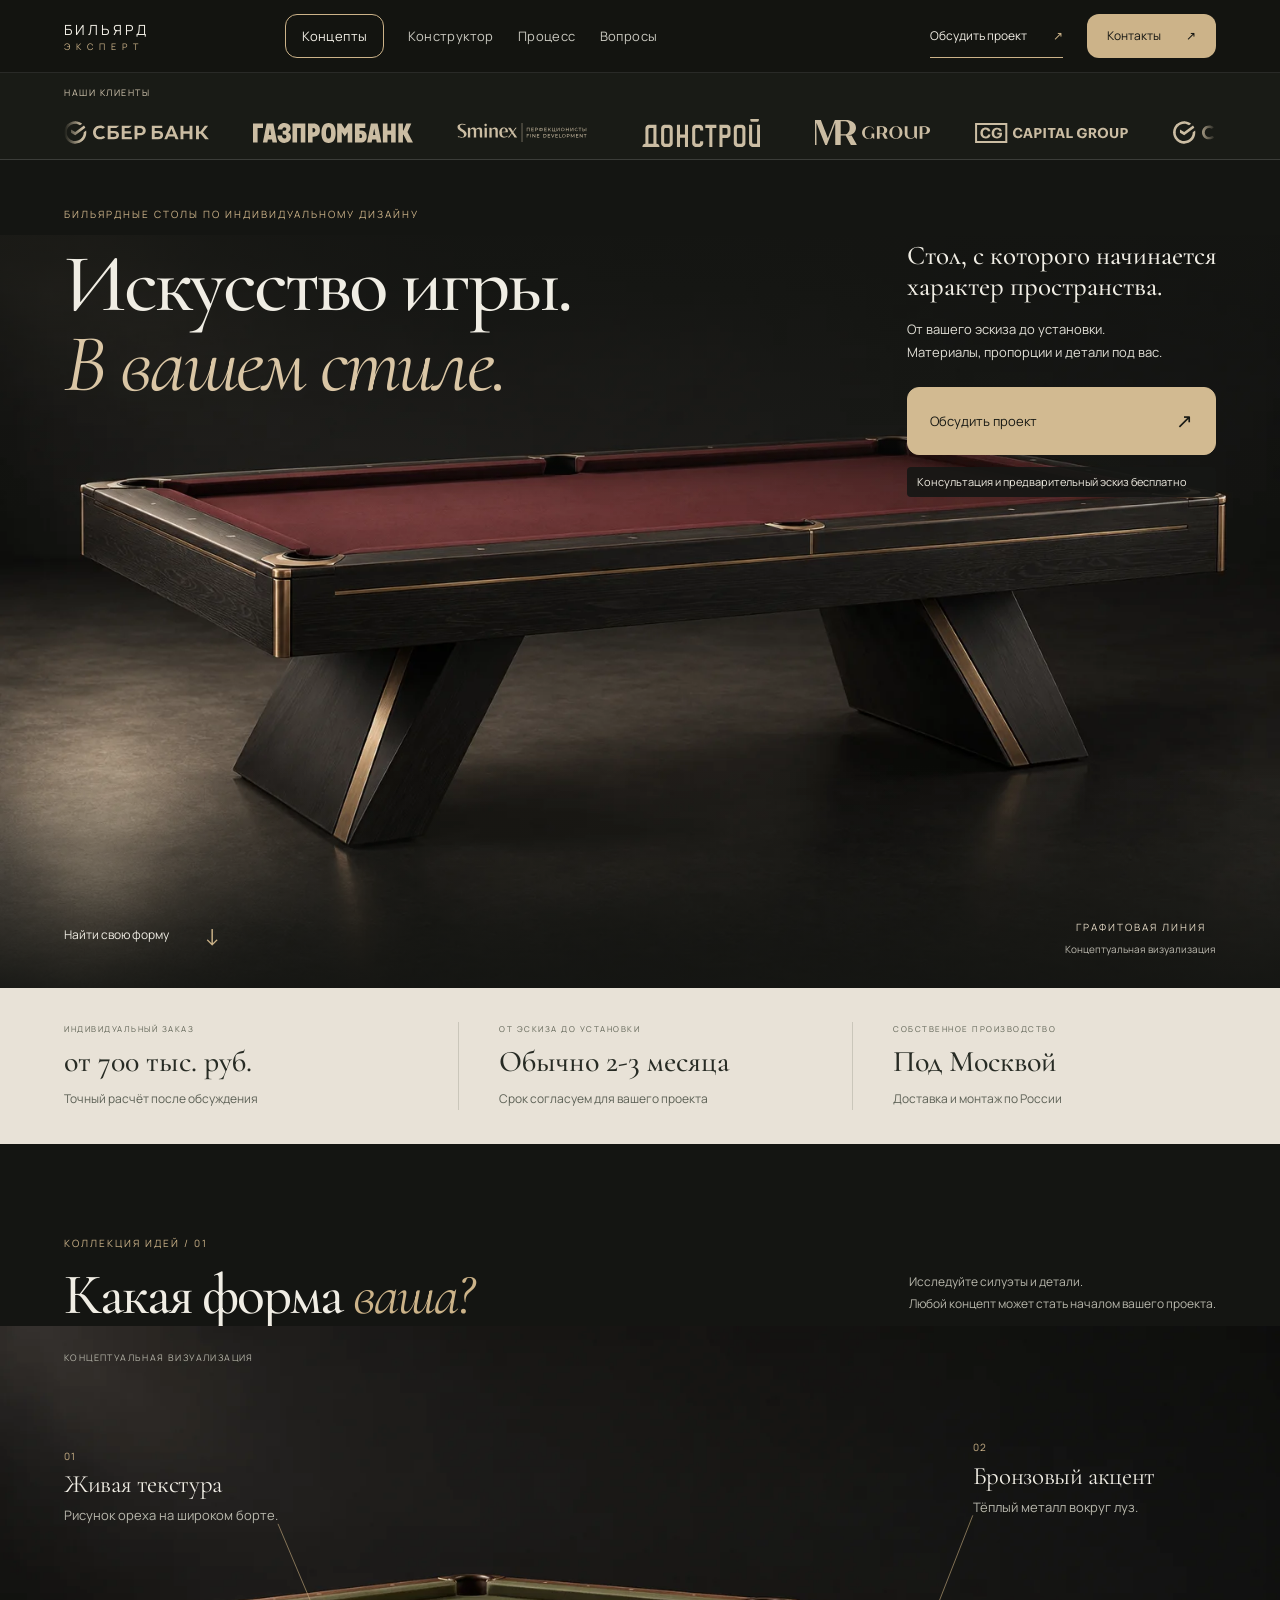
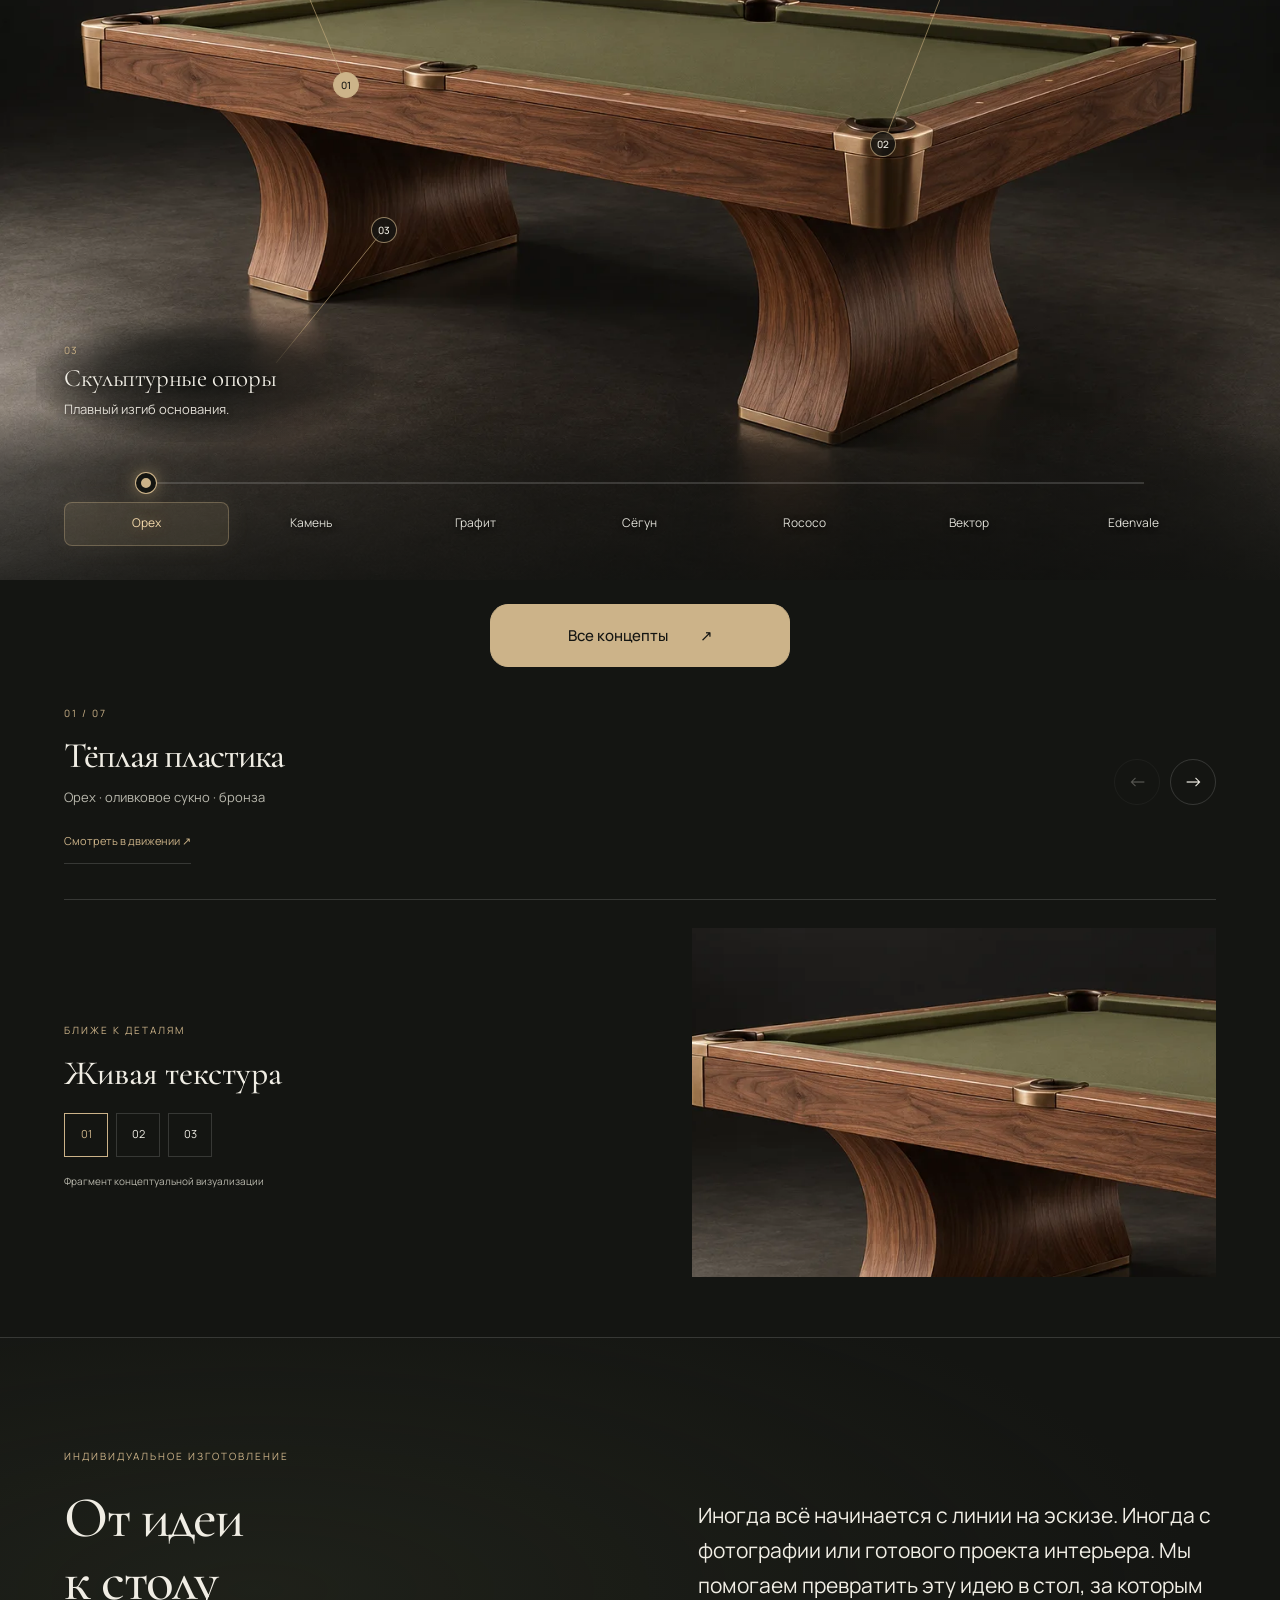
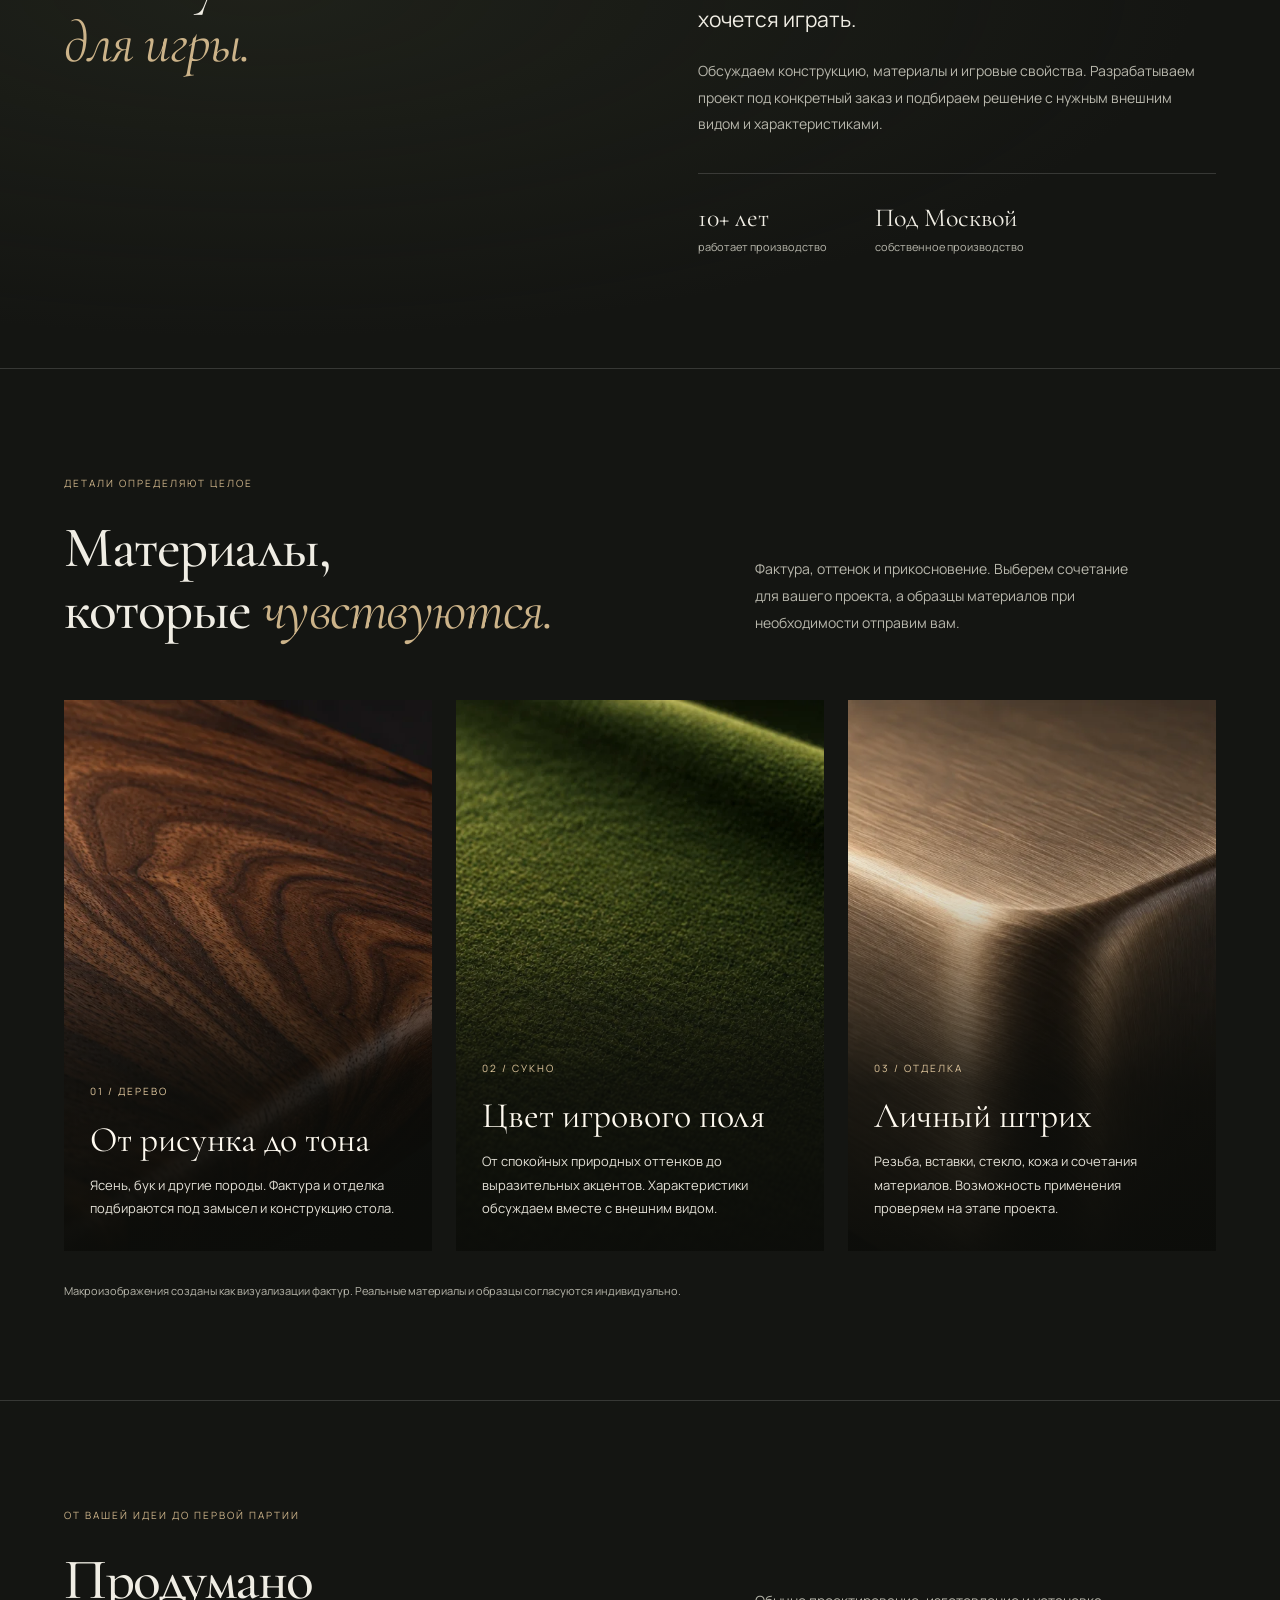
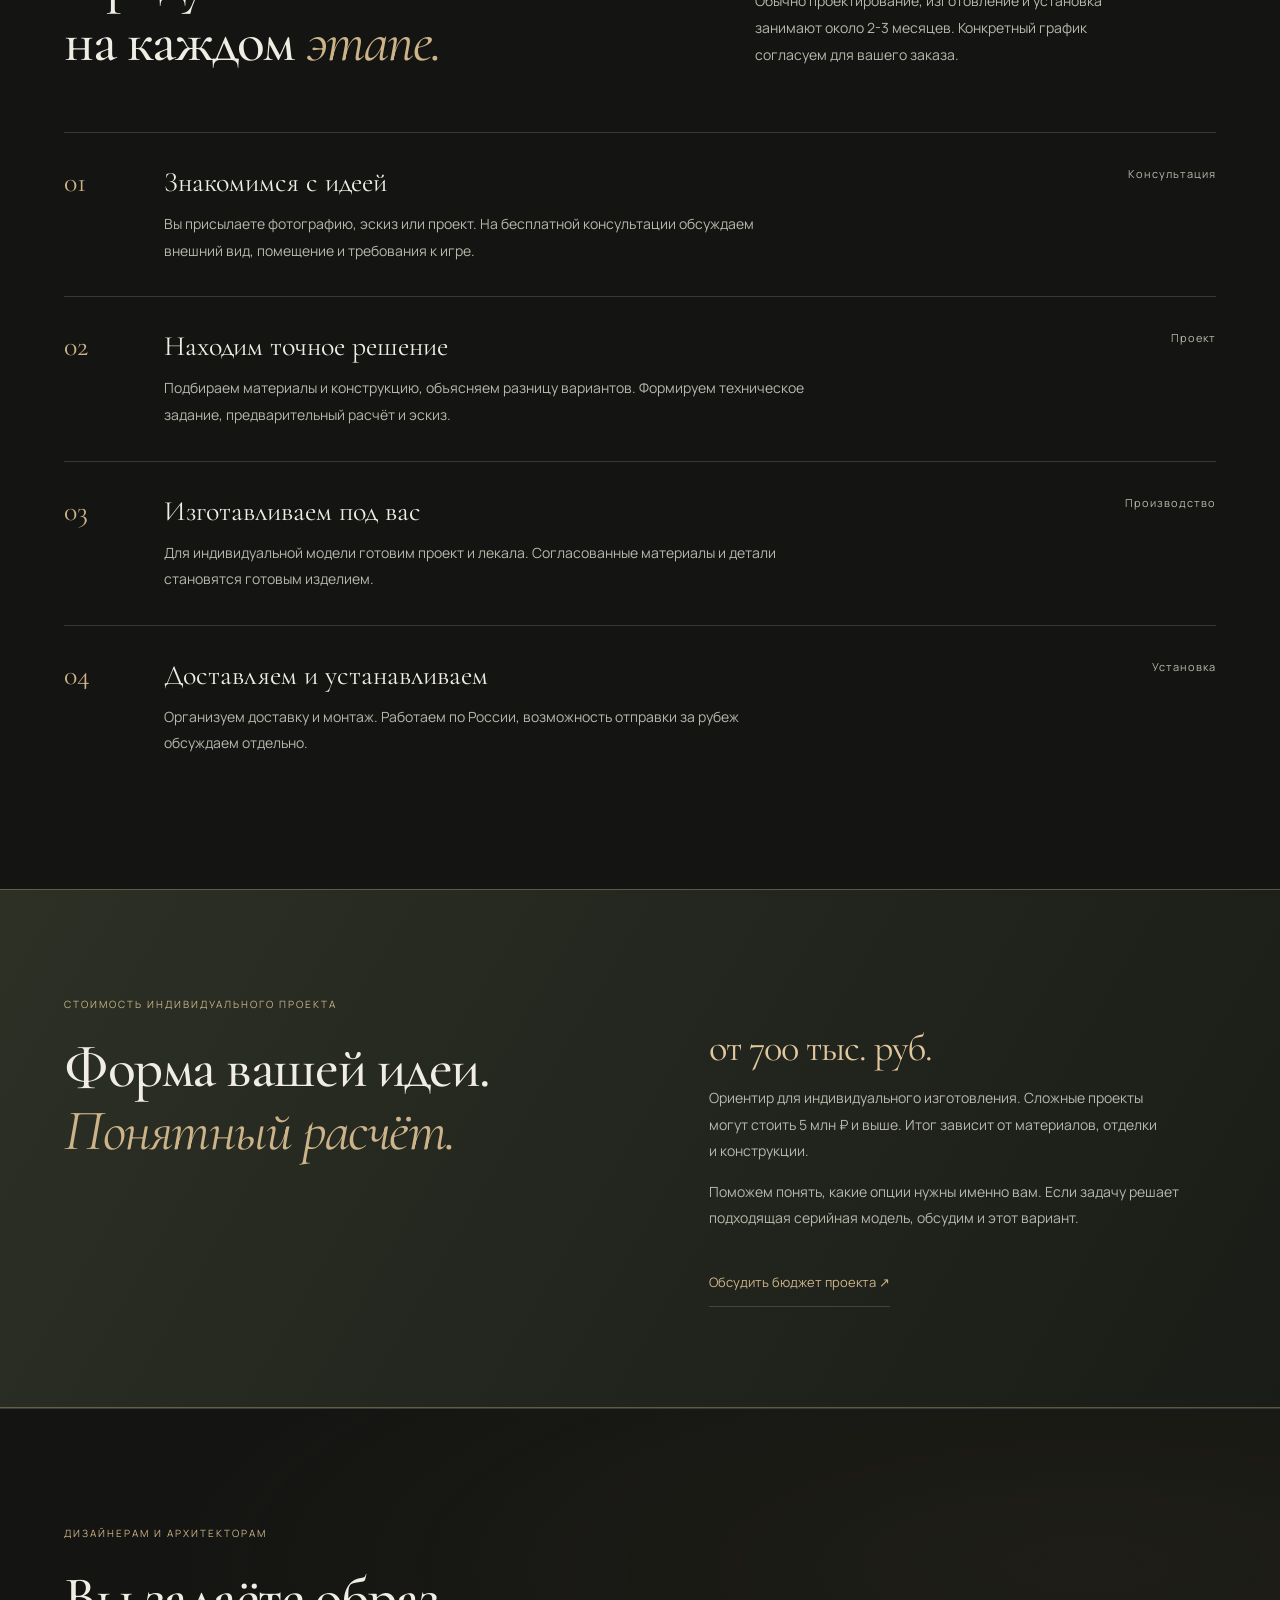
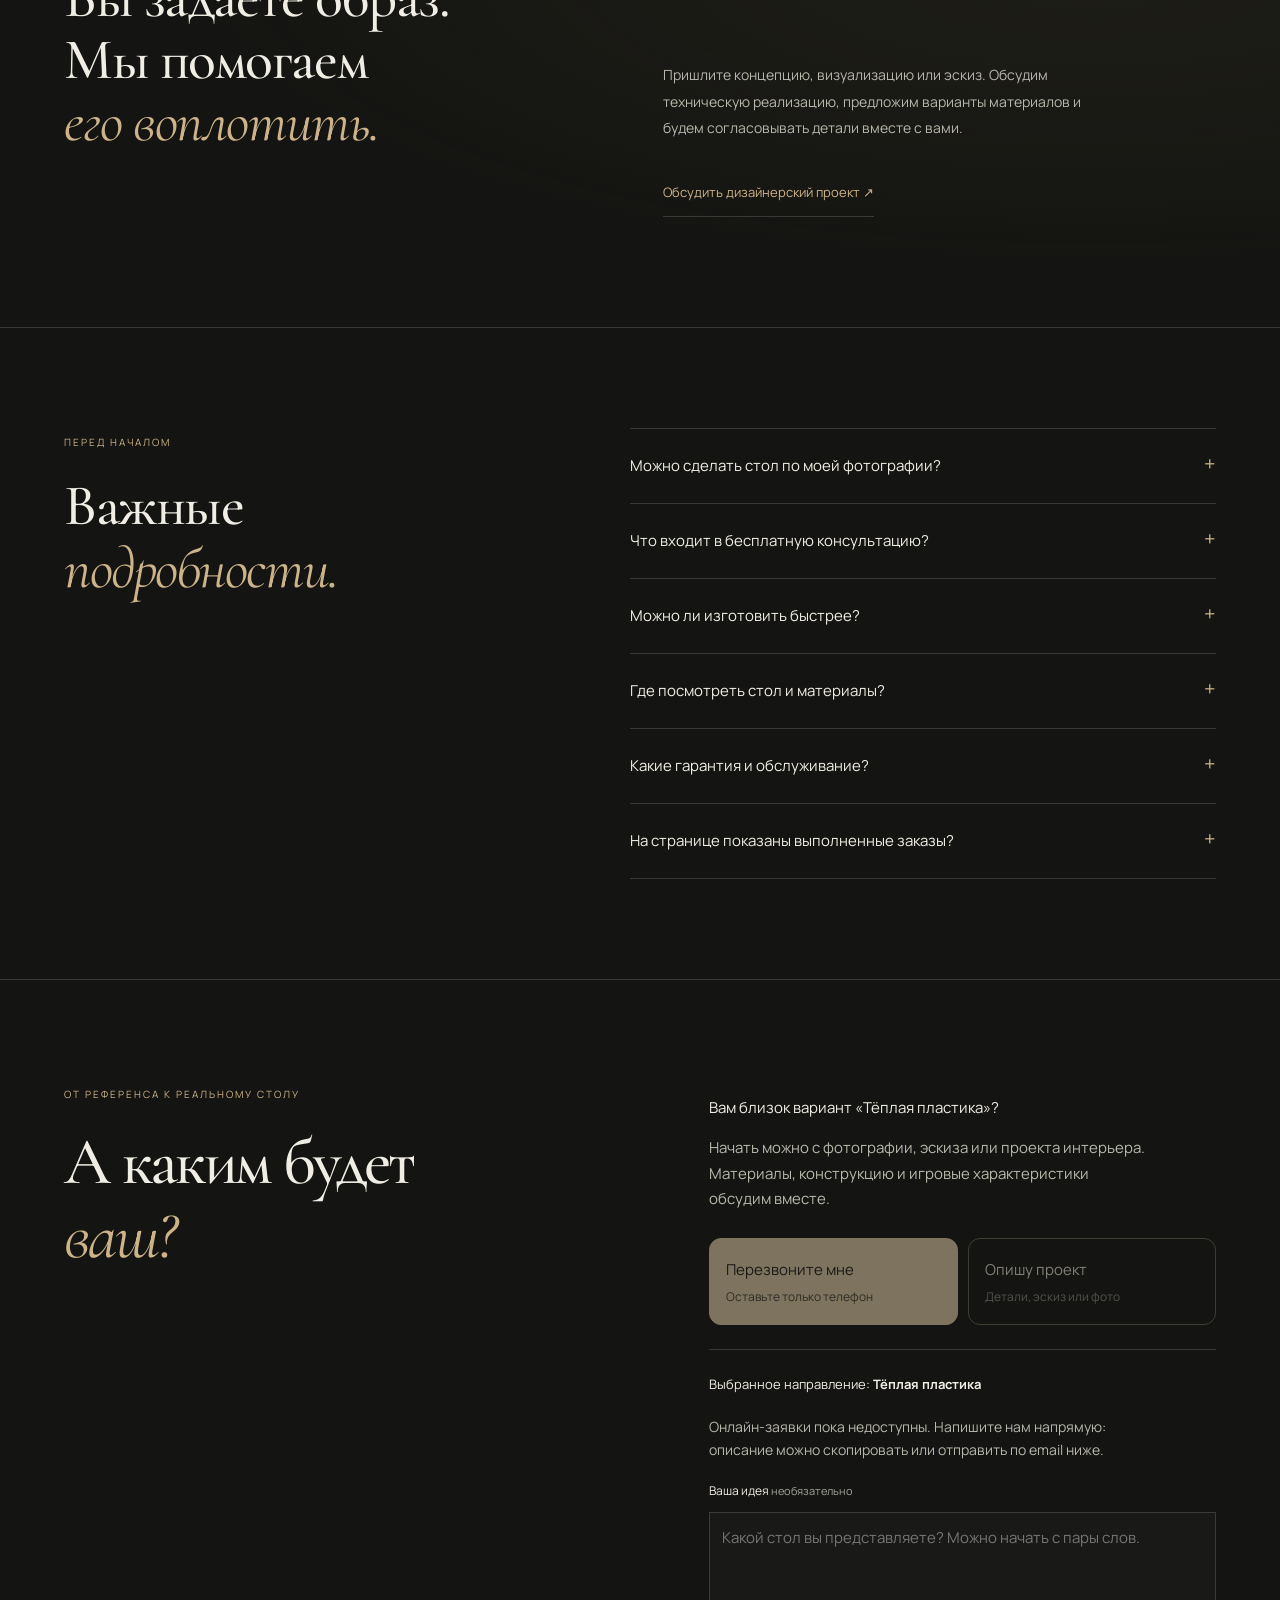
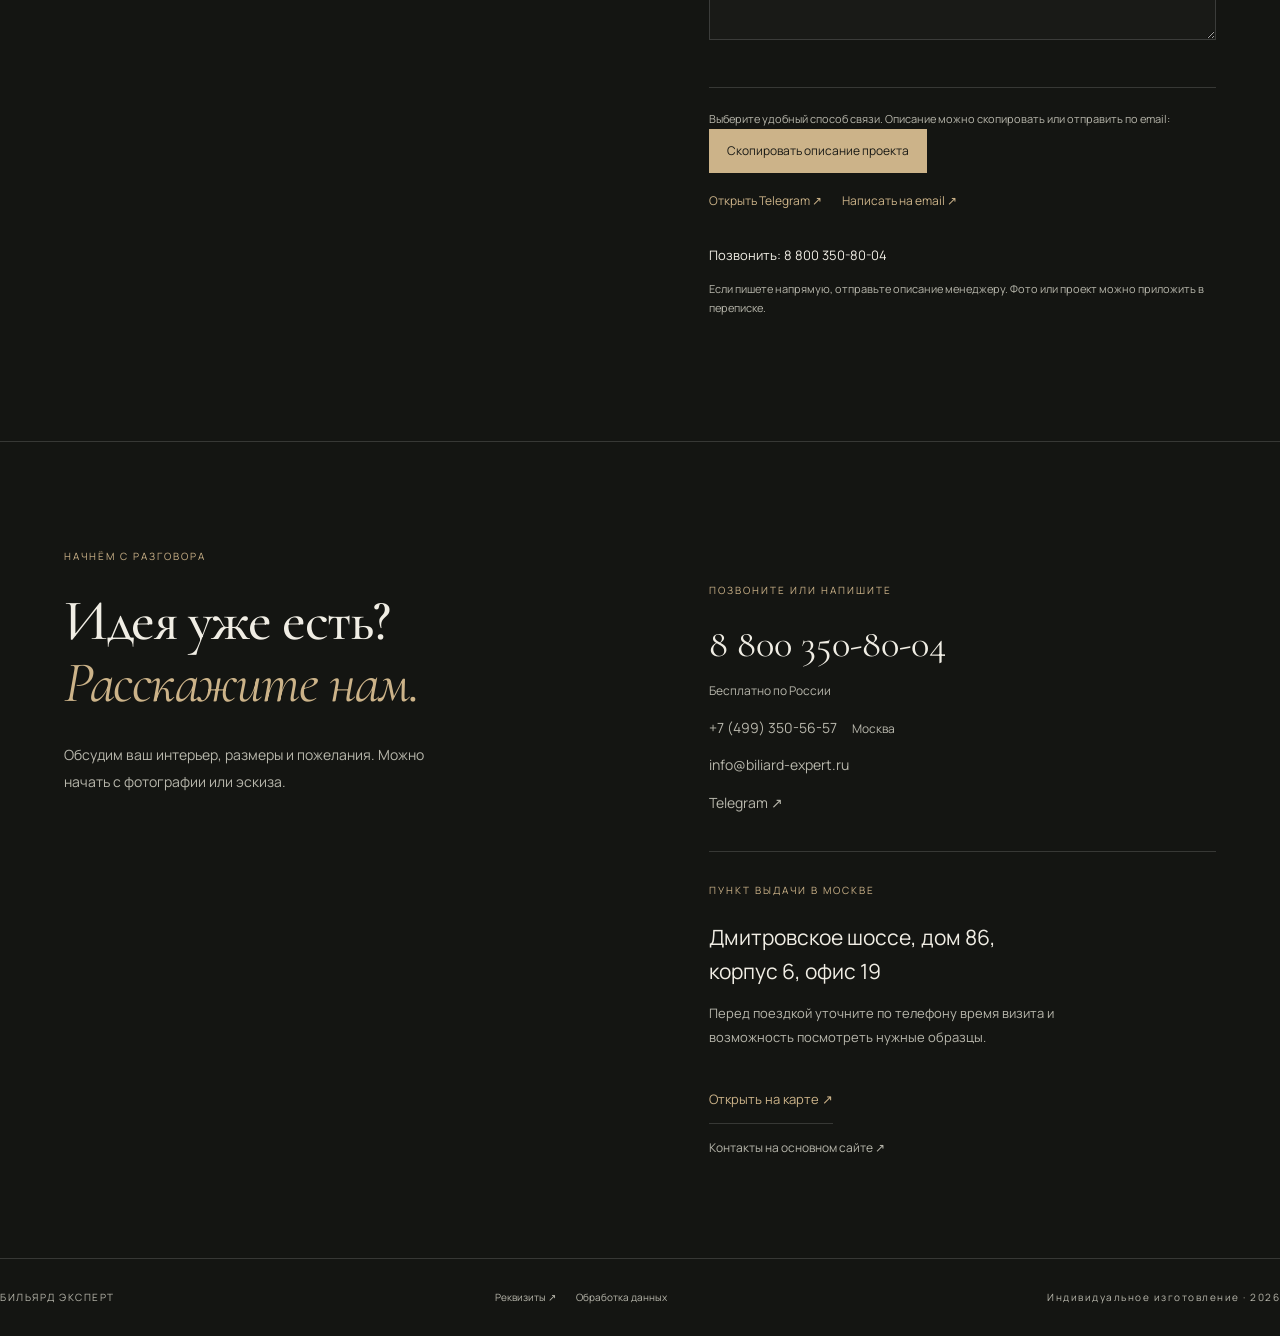
==== index.html @ f92fadd6 "Add a soft shade behind the lower table detail caption" ====
<!doctype html>
<html lang="ru">
<head><meta charset="utf-8"><meta name="viewport" content="width=device-width,initial-scale=1"><meta name="description" content="Бильярдные столы по индивидуальному дизайну. Разработка проекта, подбор материалов, изготовление и установка. Бильярд Эксперт."><meta name="robots" content="noindex,nofollow"><meta name="theme-color" content="#151614"><title>Бильярд Эксперт · Индивидуальная форма</title><link rel="preload" href="assets/fonts/cormorant-garamond-latin-cyrillic.woff2" as="font" type="font/woff2" crossorigin><link rel="preload" href="assets/fonts/manrope-latin-cyrillic.woff2" as="font" type="font/woff2" crossorigin><link rel="stylesheet" href="style.css?v=20261101-caption-shade"><script src="attribution.js?v=20261101-leads"></script><script defer src="analytics.js"></script></head>
<body class="home-page"><a class="skip-link" href="#showcase">Перейти к столам</a>
<header><a class="brand" href="#top">БИЛЬЯРД<span>ЭКСПЕРТ</span></a><nav class="header-note" aria-label="Основная навигация"><a href="concepts.html">Концепты</a><a href="configurator.html">Конструктор</a><a href="#process">Процесс</a><a href="#questions">Вопросы</a></nav><a class="header-link" data-entry="header" href="#idea">Обсудить проект <span>↗︎</span></a><a class="contact-button" href="index.html#contacts">Контакты <span>↗︎</span></a></header>
<main id="top">
<section class="company-strip" aria-label="Наши клиенты">
<div class="company-prospects"><div class="company-strip-heading"><div><span class="company-label">НАШИ КЛИЕНТЫ</span></div></div><div class="company-window"><div class="company-track"><div class="company-set"><span class="company-mark mark-sber" role="img" aria-label="Сбер"></span><span class="company-mark mark-gazprombank" role="img" aria-label="Газпромбанк"></span><span class="company-mark mark-sminex" role="img" aria-label="Sminex"></span><span class="company-mark mark-donstroy" role="img" aria-label="Донстрой"></span><span class="company-mark mark-mr-group" role="img" aria-label="MR Group"></span><span class="company-mark mark-capital-group" role="img" aria-label="Capital Group"></span></div><div class="company-set company-duplicate" aria-hidden="true"><span class="company-mark mark-sber"></span><span class="company-mark mark-gazprombank"></span><span class="company-mark mark-sminex"></span><span class="company-mark mark-donstroy"></span><span class="company-mark mark-mr-group"></span><span class="company-mark mark-capital-group"></span></div></div></div></div>
</section>

<section class="cinematic-hero" aria-labelledby="hero-title">
<div class="hero-media" aria-hidden="true"><img src="assets/noir.webp" alt="" width="1536" height="1024" fetchpriority="high"><video id="hero-film" muted playsinline loop preload="none" data-src="assets/hero-film.mp4?v=20261031-smooth" tabindex="-1"></video></div>
<div class="hero-heading"><div><p class="eyebrow">БИЛЬЯРДНЫЕ СТОЛЫ ПО ИНДИВИДУАЛЬНОМУ ДИЗАЙНУ</p><h1 id="hero-title">Искусство игры.<br><em>В вашем стиле.</em></h1></div><div class="hero-copy"><p>Стол, с которого начинается <br>характер пространства.</p><p class="hero-description">От вашего эскиза до установки. <br>Материалы, пропорции и детали под вас.</p><a class="hero-cta" data-entry="hero" href="#idea">Обсудить проект <span aria-hidden="true">↗︎</span></a><span class="hero-consultation">Консультация и предварительный эскиз бесплатно</span></div></div>
<div class="hero-bottom"><a href="#showcase" class="hero-explore">Найти свою форму <span aria-hidden="true">↓</span></a><span class="hero-caption">ГРАФИТОВАЯ ЛИНИЯ <small>Концептуальная визуализация</small></span><span id="hero-motion-status" class="sr-only" role="status"></span></div>
</section>
<div class="project-at-a-glance" aria-label="О проекте"><div><span>ИНДИВИДУАЛЬНЫЙ ЗАКАЗ</span><strong>от 700 тыс. руб.</strong><small>Точный расчёт после обсуждения</small></div><div><span>ОТ ЭСКИЗА ДО УСТАНОВКИ</span><strong>Обычно 2-3 месяца</strong><small>Срок согласуем для вашего проекта</small></div><div><span>СОБСТВЕННОЕ ПРОИЗВОДСТВО</span><strong>Под Москвой</strong><small>Доставка и монтаж по России</small></div></div>
<div class="collection-heading"><div><span class="eyebrow">КОЛЛЕКЦИЯ ИДЕЙ / 01</span><h2>Какая форма <em>ваша?</em></h2></div><p>Исследуйте силуэты и детали.<br>Любой концепт может стать началом вашего проекта.</p></div>
<section id="showcase" class="showcase" aria-label="Варианты дизайна бильярдного стола">
<div class="scene" id="scene"><div class="images"><img id="table-image" src="assets/walnut.webp" alt="Концептуальный стол из ореха с зелёным сукном" loading="lazy"><img id="next-image" alt="" aria-hidden="true"></div><video id="cinema" hidden muted playsinline preload="none" poster="assets/walnut.webp" aria-label="Плавное приближение к концепту из ореха"><source src="assets/walnut-film.mp4" type="video/mp4"></video><div id="detail-points" aria-label="Детали стола"></div><svg id="leaders" viewBox="0 0 1200 800" aria-hidden="true"></svg><div id="callouts" aria-live="polite"></div><div class="scene-slider"><label class="sr-only" for="table-range">Выберите дизайн стола</label><input id="table-range" type="range" min="0" max="6" step="1" value="0" aria-valuetext="Тёплая пластика"><div class="ticks"></div></div><a id="catalog-source" hidden target="_blank" rel="noopener" href="#">Модель на основном сайте ↗︎</a><span class="scene-note">КОНЦЕПТУАЛЬНАЯ ВИЗУАЛИЗАЦИЯ</span></div>
<div class="selector-footer"><span>Больше направлений для вашей идеи</span><a class="selector-catalog" href="concepts.html">Все концепты <span aria-hidden="true">↗︎</span></a></div>
<div class="controls"><div class="model-info" aria-live="polite"><span class="number" id="number">01 / 07</span><h2 id="model-name">Тёплая пластика</h2><p id="model-material">Орех · оливковое сукно · бронза</p><button id="cinema-toggle" type="button" aria-pressed="false">Смотреть в движении ↗︎</button><span id="cinema-status" class="sr-only" role="status"></span></div><div class="arrows"><button id="prev" aria-label="Предыдущий стол">←</button><button id="next" aria-label="Следующий стол">→</button></div></div>
<div class="detail-study"><div class="detail-study-copy"><span class="eyebrow">БЛИЖЕ К ДЕТАЛЯМ</span><h3 id="detail-title"></h3><div id="detail-tabs" role="group" aria-label="Выберите деталь"></div><small>Фрагмент концептуальной визуализации</small></div><div id="detail-crop" role="img" aria-label="Крупный план детали стола"></div></div>
</section>
<noscript><p class="noscript-note">Интерактивный выбор требует JavaScript. Свяжитесь с нами по телефону или email внизу страницы.</p></noscript>

<section class="statement section"><span class="eyebrow">ИНДИВИДУАЛЬНОЕ ИЗГОТОВЛЕНИЕ</span><h2>От идеи<br>к столу<br><em>для игры.</em></h2><div class="statement-copy"><p>Иногда всё начинается с линии на эскизе. Иногда с фотографии или готового проекта интерьера. Мы помогаем превратить эту идею в стол, за которым хочется играть.</p><p>Обсуждаем конструкцию, материалы и игровые свойства. Разрабатываем проект под конкретный заказ и подбираем решение с нужным внешним видом и характеристиками.</p><div class="facts"><div><strong>10+ лет</strong><span>работает производство</span></div><div><strong>Под Москвой</strong><span>собственное производство</span></div></div></div></section>
<section class="materials section" id="materials"><div class="section-heading"><div><span class="eyebrow">ДЕТАЛИ ОПРЕДЕЛЯЮТ ЦЕЛОЕ</span><h2>Материалы,<br>которые <em>чувствуются.</em></h2></div><p>Фактура, оттенок и прикосновение. Выберем сочетание для вашего проекта, а образцы материалов при необходимости отправим вам.</p></div><div class="material-grid"><article><img class="material-swatch" src="assets/material-wood.webp" alt="Макровизуализация рисунка ореха и скруглённого края" loading="lazy" width="1200" height="800"><div class="material-card-copy"><span class="eyebrow">01 / ДЕРЕВО</span><h3>От рисунка до тона</h3><p>Ясень, бук и другие породы. Фактура и отделка подбираются под замысел и конструкцию стола.</p></div></article><article><img class="material-swatch" src="assets/material-cloth.webp" alt="Макровизуализация волокон оливкового сукна" loading="lazy" width="1200" height="800"><div class="material-card-copy"><span class="eyebrow">02 / СУКНО</span><h3>Цвет игрового поля</h3><p>От спокойных природных оттенков до выразительных акцентов. Характеристики обсуждаем вместе с внешним видом.</p></div></article><article><img class="material-swatch" src="assets/material-metal.webp" alt="Макровизуализация сатинированного бронзового края" loading="lazy" width="1200" height="800"><div class="material-card-copy"><span class="eyebrow">03 / ОТДЕЛКА</span><h3>Личный штрих</h3><p>Резьба, вставки, стекло, кожа и сочетания материалов. Возможность применения проверяем на этапе проекта.</p></div></article></div><small>Макроизображения созданы как визуализации фактур. Реальные материалы и образцы согласуются индивидуально.</small></section>
<section class="process section" id="process"><div class="section-heading"><div><span class="eyebrow">ОТ ВАШЕЙ ИДЕИ ДО ПЕРВОЙ ПАРТИИ</span><h2>Продумано<br>на каждом <em>этапе.</em></h2></div><p>Обычно проектирование, изготовление и установка занимают около 2-3 месяцев. Конкретный график согласуем для вашего заказа.</p></div><ol class="steps"><li><span>01</span><div><h3>Знакомимся с идеей</h3><p>Вы присылаете фотографию, эскиз или проект. На бесплатной консультации обсуждаем внешний вид, помещение и требования к игре.</p></div><span class="step-tag">Консультация</span></li><li><span>02</span><div><h3>Находим точное решение</h3><p>Подбираем материалы и конструкцию, объясняем разницу вариантов. Формируем техническое задание, предварительный расчёт и эскиз.</p></div><span class="step-tag">Проект</span></li><li><span>03</span><div><h3>Изготавливаем под вас</h3><p>Для индивидуальной модели готовим проект и лекала. Согласованные материалы и детали становятся готовым изделием.</p></div><span class="step-tag">Производство</span></li><li><span>04</span><div><h3>Доставляем и устанавливаем</h3><p>Организуем доставку и монтаж. Работаем по России, возможность отправки за рубеж обсуждаем отдельно.</p></div><span class="step-tag">Установка</span></li></ol></section>
<section class="budget section"><div><span class="eyebrow">СТОИМОСТЬ ИНДИВИДУАЛЬНОГО ПРОЕКТА</span><h2>Форма вашей идеи.<br><em>Понятный расчёт.</em></h2></div><div><div class="price">от 700 тыс. руб.</div><p>Ориентир для индивидуального изготовления. Сложные проекты могут стоить 5 млн ₽ и выше. Итог зависит от материалов, отделки и конструкции.</p><p>Поможем понять, какие опции нужны именно вам. Если задачу решает подходящая серийная модель, обсудим и этот вариант.</p><a class="text-link" href="#idea" data-entry="budget">Обсудить бюджет проекта ↗︎</a></div></section>
<section class="designers section"><span class="eyebrow">ДИЗАЙНЕРАМ И АРХИТЕКТОРАМ</span><h2>Вы задаёте образ.<br>Мы помогаем<br><em>его воплотить.</em></h2><p>Пришлите концепцию, визуализацию или эскиз. Обсудим техническую реализацию, предложим варианты материалов и будем согласовывать детали вместе с вами.</p><a href="#idea" class="text-link">Обсудить дизайнерский проект ↗︎</a></section>
<section class="faq section" id="questions"><div><span class="eyebrow">ПЕРЕД НАЧАЛОМ</span><h2>Важные<br><em>подробности.</em></h2></div><div><details><summary>Можно сделать стол по моей фотографии?</summary><p>Да, фотография может стать отправной точкой. Мы разберём конструкцию, пропорции и материалы, затем согласуем технически выполнимый проект.</p></details><details><summary>Что входит в бесплатную консультацию?</summary><p>Разбор дизайна и материалов, подбор игровых характеристик и объяснение оправданных доплат. Предварительный расчёт и эскиз бесплатны. 3D-визуализация проекта оплачивается отдельно.</p></details><details><summary>Можно ли изготовить быстрее?</summary><p>При важной для заказчика срочности изготовление можно сократить до 1-1,5 месяца по индивидуальному согласованию. Это срок производства; проектирование, доставка и монтаж обсуждаются отдельно.</p></details><details><summary>Где посмотреть стол и материалы?</summary><p>Можем отправить образцы дерева, сукна и отделки. Отдельного шоурума индивидуальных столов нет. Просмотр ранее установленных столов в Москве и области возможен по договорённости и с согласия собственников.</p></details><details><summary>Какие гарантия и обслуживание?</summary><p>Условия зависят от модели и материалов. Срок гарантии и сервисного обслуживания может достигать 10 лет, конкретные обязательства фиксируются в заказе. Замена сукна и другие работы обсуждаются отдельно.</p></details><details><summary>На странице показаны выполненные заказы?</summary><p>Здесь показаны концептуальные визуализации и визуализации по каталожным референсам. Они помогают обсудить направление дизайна. Фотографии реальных индивидуальных проектов будут добавлены отдельно.</p></details></div></section>
<section id="idea" class="idea"><div><span class="eyebrow">ОТ РЕФЕРЕНСА К РЕАЛЬНОМУ СТОЛУ</span><h2>А каким будет<br><em>ваш?</em></h2></div><div><p id="selection">Вам близок вариант «Тёплая пластика»?</p><p>Начать можно с фотографии, эскиза или проекта интерьера. Материалы, конструкцию и игровые характеристики обсудим вместе.</p><div class="inquiry-modes" role="group" aria-label="Как вам удобнее начать"><button id="discuss" type="button" aria-pressed="true" aria-controls="project-panel">Перезвоните мне<small>Оставьте только телефон</small></button><button id="describe-project" type="button" aria-pressed="false" aria-controls="project-panel">Опишу проект<small>Детали, эскиз или фото</small></button></div>
<div id="project-panel"><div class="inquiry-selection"><p>Выбранное направление: <strong id="chosen"></strong></p><p id="chosen-configuration" hidden></p><img id="inspiration-preview" hidden width="1536" height="1024" alt=""></div>
<p id="inquiry-availability" role="status">Проверяем доступность отправки…</p>
<div class="form-heading"><h3 id="inquiry-title">Начнём с короткого разговора</h3><p id="inquiry-help">Оставьте телефон. Дизайн, размеры и материалы обсудим лично.</p></div>
<div id="project-note-group" hidden><label for="project-note">Ваша идея <span class="field-optional">необязательно</span></label><textarea id="project-note" rows="4" maxlength="3000" placeholder="Какой стол вы представляете? Можно начать с пары слов."></textarea></div>
<form id="inquiry-form" novalidate hidden aria-labelledby="inquiry-title">

<label id="lead-contact-label" for="lead-contact">Телефон *</label><input id="lead-contact" type="tel" name="contact" autocomplete="tel" inputmode="tel" maxlength="150" required placeholder="+7 999 123-45-67" aria-describedby="contact-error"><p id="contact-error" class="field-error" hidden></p>
<div id="callback-fields"><details class="callback-options"><summary>Указать удобное время</summary><label for="lead-time">Когда вам удобно <span class="field-optional">необязательно</span></label><input id="lead-time" name="preferredTime" maxlength="160" placeholder="Например, завтра после 15:00 по Москве"></details></div>
<div id="project-fields" hidden><div class="form-row"><div><label for="lead-name">Имя <span class="field-optional">необязательно</span></label><input id="lead-name" name="name" autocomplete="name" maxlength="100"></div><div><label for="lead-city">Город <span class="field-optional">необязательно</span></label><input id="lead-city" name="city" autocomplete="address-level2" maxlength="150"></div></div><label for="lead-date">Желаемый срок <span class="field-optional">необязательно</span></label><input id="lead-date" name="desiredDate" maxlength="80" placeholder="Например, к завершению ремонта весной"><label class="file-drop" for="lead-files"><span>Добавить фотографии или проект <b>+</b></span><small>Необязательно. JPEG, PNG, WebP или PDF. До 5 файлов, каждый до 10 МБ, вместе до 15 МБ.</small></label><input id="lead-files" type="file" multiple accept=".jpg,.jpeg,.png,.webp,.pdf" aria-describedby="file-help"><p id="file-help" class="sr-only">Можно выбрать несколько файлов и удалить лишние перед отправкой. Общий размер не больше 15 МБ.</p><ul id="file-list" class="file-list"></ul></div>
<label class="consent"><input id="lead-consent" type="checkbox" required aria-describedby="consent-error"><span>Согласен на обработку данных и передачу заявки менеджеру для ответа. * <a href="privacy.html" target="_blank" rel="noopener">Условия обработки</a></span></label><p id="consent-error" class="field-error" hidden></p>
<button class="submit-inquiry" type="submit" disabled>Жду звонка ↗︎</button><p id="inquiry-status" role="status" aria-live="polite"></p><p class="inquiry-footnote">Без регистрации. Консультация и предварительный эскиз бесплатны.</p></form><div class="alternative-contact"><small>Выберите удобный способ связи. Описание можно скопировать или отправить по email:</small><button id="copy-project" class="copy-button" type="button">Скопировать описание проекта</button><p id="copy-status" role="status"></p><textarea id="copy-fallback" aria-label="Описание для ручного копирования" rows="5" readonly hidden></textarea><div class="contact-actions"><a href="https://t.me/biliard_expert" target="_blank" rel="noopener" class="telegram-link">Открыть Telegram ↗︎</a><a id="project-email" href="mailto:info@biliard-expert.ru">Написать на email ↗︎</a></div><a class="inquiry-phone" href="tel:88003508004">Позвонить: 8 800 350-80-04</a><small>Если пишете напрямую, отправьте описание менеджеру. Фото или проект можно приложить в переписке.</small></div></div></div></section>
<section class="contact-strip section" id="contacts"><div><span class="eyebrow">НАЧНЁМ С РАЗГОВОРА</span><h2>Идея уже есть?<br><em>Расскажите нам.</em></h2><p class="contact-intro">Обсудим ваш интерьер, размеры и пожелания. Можно начать с фотографии или эскиза.</p></div><div class="contact-details"><div class="contact-group"><span class="eyebrow">ПОЗВОНИТЕ ИЛИ НАПИШИТЕ</span><a href="tel:88003508004" class="phone">8 800 350-80-04</a><small>Бесплатно по России</small><a href="tel:+74993505657">+7 (499) 350-56-57 <span class="contact-caption">Москва</span></a><a href="mailto:info@biliard-expert.ru">info@biliard-expert.ru</a><a href="https://t.me/biliard_expert" target="_blank" rel="noopener">Telegram ↗︎</a></div><div class="contact-group contact-location"><span class="eyebrow">ПУНКТ ВЫДАЧИ В МОСКВЕ</span><address>Дмитровское шоссе, дом 86,<br>корпус 6, офис 19</address><p>Перед поездкой уточните по телефону время визита и возможность посмотреть нужные образцы.</p><a class="text-link" href="https://yandex.ru/maps/?text=Москва%2C%20Дмитровское%20шоссе%2C%2086%2C%20корпус%206" target="_blank" rel="noopener">Открыть на карте ↗︎</a><a class="contact-source" href="https://biliard-expert.ru/contact-us/" target="_blank" rel="noopener">Контакты на основном сайте ↗︎</a></div></div></section></main><footer><span>БИЛЬЯРД ЭКСПЕРТ</span><nav class="footer-links" aria-label="Информация о компании"><a href="https://biliard-expert.ru/kartochka-organizacii" target="_blank" rel="noopener">Реквизиты ↗︎</a><a href="privacy.html">Обработка данных</a></nav><span>Индивидуальное изготовление · 2026</span></footer><script src="models.js?v=20261030-new-concepts"></script><script src="gallery-models.js"></script><script src="app.js?v=20261101-leads"></script><script src="selector-hover.js?v=20261030"></script><script src="hero-motion.js?v=20261031-autoplay"></script><script src="motion.js?v=20261101"></script><script src="inquiry.js?v=20261101-live"></script></body></html>
---- style.css ----
:root{color-scheme:dark;--bg:#151614;--ink:#eeeae0;--muted:#aaa99e;--accent:#c9ae7f;--line:#42443d}
*{box-sizing:border-box}
html{scroll-behavior:smooth;scroll-padding-top:30px}
body{margin:0;background:var(--bg);color:var(--ink);font:15px/1.6 var(--font-body),sans-serif}
button,a,input,textarea{-webkit-tap-highlight-color:transparent}
a{color:inherit;text-decoration:none}
button{cursor:pointer;font:inherit;color:inherit}
button:focus-visible,a:focus-visible,input:focus-visible,textarea:focus-visible{outline:2px solid var(--accent);outline-offset:6px}
header{max-width:1500px;margin:auto;display:flex;align-items:center;justify-content:space-between;padding:27px 5%;border-bottom:1px solid #ffffff14}
.brand{font-size:15px;letter-spacing:3px;line-height:1.5}
.brand span{display:block;font-size:10px;letter-spacing:6px;color:var(--accent)}
.header-note{font-size:12px;color:var(--muted)}
.header-link{font-size:13px}
.header-link span{color:var(--accent);padding-left:24px}
.intro{max-width:1400px;margin:54px auto 0;padding:0 5%;position:relative;z-index:2;pointer-events:none}
.eyebrow{font-size:10px;letter-spacing:2.5px;color:var(--accent)}
.eyebrow>span{display:inline-block;width:5px;height:5px;border-radius:50%;background:var(--accent);vertical-align:middle;margin-right:10px}
h1{font:clamp(46px,5.3vw,82px)/1.08 var(--font-display),serif;letter-spacing:-2px;margin:19px 0 0;font-weight:normal}
em{font-weight:normal;color:var(--accent)}
.intro>p{position:absolute;right:6%;bottom:6px;color:var(--muted);font-size:14px}
.showcase{max-width:1400px;margin:-100px auto 0}
.scene{position:relative;aspect-ratio:3/2;isolation:isolate}
.images{position:absolute;inset:0;z-index:-1}
.images img{position:absolute;width:100%;height:100%;object-fit:contain;inset:0;transition:opacity .48s ease}
#next-image{opacity:0}
.images img.failed{visibility:hidden}
#leaders{position:absolute;inset:0;width:100%;height:100%;pointer-events:none;overflow:visible}
.leader{fill:none;stroke:#c9ae7f99;stroke-width:1;vector-effect:non-scaling-stroke;stroke-dasharray:500;animation:draw .8s ease both}
.mobile-marker{display:none}
.dot{fill:var(--accent);stroke:var(--bg);stroke-width:2}
.callout{position:absolute;width:19%;font-size:12px;animation:reveal .55s .15s both}
.callout span{font-size:9px;color:var(--accent);letter-spacing:1px}
.callout h3{font:19px/1.25 var(--font-display),serif;margin:5px 0 7px;font-weight:normal}
.callout p{margin:0;color:var(--muted);font-size:11px;line-height:1.5}
.scene-note{position:absolute;left:5%;bottom:5%;font-size:8px;letter-spacing:2px;color:#93958a}
.controls{margin:-30px 5% 0;padding:26px 0 35px;border-top:1px solid var(--line);display:grid;grid-template-columns:1fr 1fr;gap:10%;position:relative}
.number{color:var(--accent);font-size:10px;letter-spacing:2px}
h2{font:30px/1.2 var(--font-display),serif;font-weight:normal;margin:9px 0}
.model-info p{margin:0;color:var(--muted);font-size:12px}
.slider-top{display:flex;justify-content:space-between;align-items:center;color:var(--muted);font-size:12px}
.arrows{display:flex;gap:10px}
.arrows button{border:1px solid var(--line);background:transparent;border-radius:50%;width:36px;height:36px}
.arrows button:hover{background:#c9ae7f20}
.arrows button:disabled{opacity:.3;cursor:default}
input[type=range]{width:100%;height:32px;margin:18px 0 0;appearance:none;background:transparent;cursor:ew-resize}
input[type=range]::-webkit-slider-runnable-track{height:2px;background:linear-gradient(to right,var(--accent) var(--progress,0%),var(--line) var(--progress,0%))}
input[type=range]::-webkit-slider-thumb{appearance:none;width:20px;height:20px;border:5px solid var(--bg);border-radius:50%;background:var(--accent);box-shadow:0 0 0 1px var(--accent);margin-top:-9px}
input[type=range]::-moz-range-track{height:2px;background:var(--line)}
input[type=range]::-moz-range-thumb{width:12px;height:12px;border-radius:50%;background:var(--accent);border:3px solid var(--bg)}
.ticks{display:flex;justify-content:space-between}
.ticks button{border:0;background:transparent;color:var(--muted);font-size:11px;padding:8px 0}
.ticks button.selected{color:var(--accent)}
.idea{padding:65px 5%;margin:35px auto 0;max-width:1400px;border-top:1px solid var(--line);display:grid;grid-template-columns:1fr 1fr;gap:10%}
.idea h2{font-size:60px;margin:20px 0}
.idea p{color:var(--muted);max-width:440px}
.idea p:first-child{color:var(--ink)}
.cta{display:flex;justify-content:space-between;gap:40px;border:0;border-bottom:1px solid var(--accent);background:transparent;color:var(--accent);padding:15px 0;margin-top:25px}
.cta:hover{color:var(--ink)}
#project-panel{margin-top:24px;border:1px solid var(--line);padding:20px}
#project-panel label{display:block;font-size:12px}
textarea{width:100%;background:#ffffff05;color:var(--ink);border:1px solid var(--line);padding:12px;margin:10px 0;font:inherit;resize:vertical}
small{display:block;color:var(--muted);font-size:11px}
footer{margin:0 5%;padding:24px 0;border-top:1px solid var(--line);color:var(--muted);font-size:9px;letter-spacing:1px;display:flex;justify-content:space-between}
@keyframes draw{from{stroke-dashoffset:500}
to{stroke-dashoffset:0}
}
@keyframes reveal{from{opacity:0;transform:translateY(5px)}
to{opacity:1;transform:translateY(0)}
}

@media(min-width:1500px){.showcase{margin-top:-120px}
}
@media(max-width:700px){header{padding:20px 6%}
.header-note{display:none}
.intro{margin-top:35px;padding:0 6%}
.intro>p{position:static;font-size:12px;margin-top:20px}
h1{font-size:48px}
.eyebrow{font-size:8px;letter-spacing:1.5px}
.showcase{margin:0 auto}
.scene{aspect-ratio:auto;padding-top:67%}
.images{height:auto;aspect-ratio:3/2}
.scene-note{top:57vw;bottom:auto;left:6%;font-size:6px}
.callout{position:static;width:auto;animation:none;padding:16px 0;border-top:1px solid var(--line)}
#callouts{position:relative;margin:0 6%;display:grid;grid-template-columns:1fr 1fr;gap:18px}
.callout h3{font-size:18px}
.callout p{font-size:11px}
#leaders{height:auto;aspect-ratio:3/2}
.leader{display:none}
.dot{r:14}
.mobile-marker{display:block;fill:var(--bg);font:13px var(--font-body),sans-serif;text-anchor:middle;dominant-baseline:central}
.controls{margin:18px 6% 0;grid-template-columns:1fr;gap:25px;padding-top:23px}
.idea{grid-template-columns:1fr;margin:10px 6% 0;padding:35px 0;gap:0}
.idea h2{font-size:46px}
.idea p{font-size:13px}
.idea .eyebrow{font-size:8px}
footer{margin:0 6%;font-size:7px;gap:20px}
.arrows button{width:44px;height:44px}
.ticks button{min-height:44px}
}

@media(prefers-reduced-motion:reduce){html{scroll-behavior:auto}
*,*:before,*:after{animation:none!important;transition:none!important}
}

#catalog-source{position:absolute;right:5%;bottom:5%;font-size:10px;color:var(--accent);z-index:3}
.ticks{gap:12px;flex-wrap:wrap}
.ticks button{font-size:10px}
input[type=range]{touch-action:pan-y}

@media(max-width:700px){.ticks{gap:5px}
.ticks button{font-size:10px;padding:7px 3px}
#catalog-source{top:61vw;bottom:auto;font-size:8px}
.scene-note{letter-spacing:1px}
}

@media(min-width:701px){.showcase{margin-top:-25px}
}

@media(min-width:701px){.controls{margin-top:30px}
}

@media(min-width:701px){.callout{width:22%}
.scene-note,#catalog-source{bottom:1.5%}
}

.skip-link{position:absolute;left:20px;top:-100px;z-index:10;background:var(--ink);color:var(--bg);padding:10px}
.skip-link:focus{top:10px}
.header-note{display:flex;gap:28px}
.header-note a:hover{color:var(--accent)}
.section{max-width:1400px;margin:0 auto;padding:85px 5%;border-top:1px solid var(--line)}
.section h2{font-size:clamp(38px,4.5vw,65px);letter-spacing:-1px;line-height:1.1;margin-top:22px}
.section p{color:var(--muted);font-size:14px;line-height:1.85}
.collection-link{max-width:1400px;padding:0 5% 45px;margin:auto;display:flex;justify-content:space-between;gap:20px;color:var(--muted);font-size:12px}
.collection-link a{color:var(--accent);border-bottom:1px solid var(--line);padding-bottom:6px}
.collection-link p{margin:0}
.statement{display:grid;grid-template-columns:1fr 1fr;gap:0 12%}
.statement>.eyebrow{grid-column:1/-1}
.statement-copy{padding-top:12px}
.statement-copy p:first-child{font-size:19px;color:var(--ink)}
.facts{display:flex;gap:48px;margin-top:35px}
.facts strong{display:block;font:24px var(--font-display),serif}
.facts span{font-size:11px;color:var(--muted)}
.section-heading{display:grid;grid-template-columns:1.2fr 1fr;gap:12%;align-items:end;margin-bottom:42px}
.section-heading p{max-width:390px}
.material-grid{display:grid;grid-template-columns:repeat(3,1fr);gap:32px}
.material-grid h3{font:26px var(--font-display),serif;font-weight:normal;margin:15px 0}
.material-grid p{font-size:12px}
.material-swatch{height:180px;margin-bottom:25px;border:1px solid #ffffff10}
.wood{background:repeating-linear-gradient(6deg,#6b4930 0,#795235 2px,#543923 4px,#6d4931 7px,#704c32 12px)}
.cloth{background:repeating-linear-gradient(90deg,#344c3c 0,#344c3c 2px,#3b5242 3px,#344c3c 4px)}
.metal{background:linear-gradient(125deg,#493d29,#aa9166 35%,#6c5b3d 55%,#c0aa7f 75%,#69563a)}
.materials>small{margin-top:30px;font-size:10px}
.steps{list-style:none;padding:0;margin:0}
.steps li{display:grid;grid-template-columns:65px 1fr 140px;gap:30px;padding:28px 0;border-top:1px solid var(--line)}
.steps li>span:first-child{font:28px var(--font-display),serif;color:var(--accent)}
.steps h3{font:25px var(--font-display),serif;margin:0;font-weight:normal}
.steps p{max-width:650px;margin:12px 0 0;font-size:13px}
.step-tag{color:var(--muted);font-size:10px;letter-spacing:1px;text-align:right}
.budget{display:grid;grid-template-columns:1fr 1fr;gap:12%;background:linear-gradient(120deg,#20211d,#151614)}
.price{font:36px var(--font-display),serif;color:var(--accent);margin-top:35px}
.text-link{display:inline-block;font-size:13px;color:var(--accent);padding:10px 0;border-bottom:1px solid var(--line);margin-top:15px}
.designers{padding-top:95px;padding-bottom:95px;background:radial-gradient(ellipse at 85% 30%,#3a342647,transparent 60%)}
.designers p{max-width:500px;margin-left:42%;margin-top:-75px}
.designers .text-link{margin-left:42%}
.faq{display:grid;grid-template-columns:1fr 1.3fr;gap:10%}
details{border-top:1px solid var(--line);padding:22px 0}
details:last-child{border-bottom:1px solid var(--line)}
summary{cursor:pointer;list-style:none;padding-right:28px;position:relative;font-size:14px}
summary:after{content:'+';position:absolute;right:0;color:var(--accent);font-size:20px;top:-6px}
details[open] summary:after{content:'−'}
details p{font-size:12px!important}
summary:focus-visible{outline:2px solid var(--accent);outline-offset:5px}
.copy-button{background:var(--accent);color:#191a16;border:0;padding:12px 18px;font-size:12px}
.copy-button:hover{background:var(--ink)}
#copy-status{font-size:12px;margin:10px 0}
.contact-actions{display:flex;flex-wrap:wrap;gap:20px;margin:18px 0;font-size:12px;color:var(--accent)}
.contact-strip{display:grid;grid-template-columns:1fr 1fr;gap:12%}
.contact-strip>div:last-child{display:flex;flex-direction:column;gap:18px;padding-top:40px;color:var(--muted);font-size:14px}
.phone{font:32px var(--font-display),serif;color:var(--ink)}
.idea{border-top:1px solid var(--line);padding-top:75px;padding-bottom:75px}
.idea h2{line-height:1.1}
.gallery-intro{max-width:1400px;margin:60px auto 35px;padding:0 5%}
.gallery-intro h1{font-size:clamp(46px,7vw,90px)}
.gallery-intro p{color:var(--muted);max-width:560px}
.filters{display:flex;gap:12px;flex-wrap:wrap;margin-top:30px}
.filters button{border:1px solid var(--line);background:transparent;padding:10px 18px;color:var(--muted);font-size:12px}
.filters button[aria-pressed=true]{background:var(--accent);color:var(--bg);border-color:var(--accent)}
.gallery{max-width:1400px;margin:auto;padding:10px 5% 70px;display:grid;grid-template-columns:repeat(2,1fr);gap:40px 24px}
.concept-card{border-bottom:1px solid var(--line);padding-bottom:24px}
.concept-card img{width:100%;aspect-ratio:3/2;object-fit:contain;display:block;transition:transform .5s}
.concept-card a:hover img{transform:scale(1.02)}
.concept-card h2{font:28px var(--font-display),serif;font-weight:normal;margin:12px 0}
.concept-card p{color:var(--muted);font-size:12px}
.concept-card .eyebrow{font-size:8px}
.concept-card .card-link{color:var(--accent);font-size:12px}
.gallery-count{font-size:11px;color:var(--muted);margin-top:18px}
.gallery-empty{grid-column:1/-1}
.noscript-note{padding:25px 5%;color:var(--muted)}

@media(max-width:700px){.section{margin:0 6%;padding:44px 0}
.section h2{font-size:40px}
.statement,.section-heading,.budget,.faq,.contact-strip{grid-template-columns:1fr;gap:20px}
.statement>.eyebrow{grid-column:auto}
.statement h2{margin:0}
.statement-copy p:first-child{font-size:17px}
.facts{gap:30px}
.material-grid{grid-template-columns:1fr;gap:25px}
.material-swatch{height:140px}
.material-grid h3{font-size:24px}
.material-grid p{max-width:380px}
.section-heading{margin-bottom:25px}
.section-heading h2{margin-bottom:0}
.section-heading p{font-size:13px}
.steps li{grid-template-columns:30px 1fr;gap:18px;padding:24px 0}
.step-tag{display:none}
.steps h3{font-size:23px}
.steps p{font-size:12px}
.price{font-size:29px;margin-top:0}
.designers p,.designers .text-link{margin-left:0;margin-top:20px}
.designers h2{font-size:40px}
.faq h2{margin-bottom:15px}
.collection-link{padding:0 6% 30px;flex-direction:column;gap:10px}
.collection-link a{align-self:flex-start}
.contact-strip>div:last-child{padding-top:0}
.phone{font-size:30px}
.idea{padding-top:40px;padding-bottom:40px}
.gallery{grid-template-columns:1fr;padding:0 6% 40px;gap:30px}
.gallery-intro{padding:0 6%;margin-top:35px}
.gallery-intro h1{font-size:48px}
.filters{gap:8px}
.filters button{font-size:11px;padding:10px 12px}
.contact-actions{flex-direction:column;gap:15px}
}

.concept-card img{height:auto}

@media(max-width:700px){.header-note{display:none}
}

/* Full-width selector directly below the table image. */
.sr-only{position:absolute;width:1px;height:1px;padding:0;margin:-1px;overflow:hidden;clip:rect(0,0,0,0);white-space:nowrap;border:0}

.scene-slider{position:absolute;top:100%;left:5%;width:90%;z-index:2}

.scene-slider input[type=range]{display:block;height:32px;margin:0 calc(100% / 14 - 10px);width:calc(100% - 100% / 7 + 20px)}

.scene-slider .ticks{display:grid;grid-template-columns:repeat(7,minmax(0,1fr));gap:0}

.scene-slider .ticks button{text-align:center;min-width:0}

.scene-slider .ticks button:first-child{text-align:center}

.scene-slider .ticks button:last-child{text-align:center}

.showcase .controls{margin-top:88px;border-top:0;padding-top:0;align-items:center}

.controls>.arrows{justify-self:end}

@media(max-width:700px){.scene-slider{position:relative;top:auto;left:auto;width:auto;margin:0 6% 18px}
.scene-slider .ticks button{font-size:9px;padding-left:0;padding-right:0}
.showcase .controls{margin-top:22px;grid-template-columns:1fr auto;gap:15px}
.controls h2{font-size:25px}
.controls .model-info p{font-size:11px}
.controls>.arrows{align-self:start}
.controls .arrows button{width:40px;height:40px}
}

#inspiration-preview{width:100%;height:auto;display:block;margin:0 0 18px}
#inspiration-preview[hidden]{display:none}

/* Premium visual system. Shared by the main page, library and detail pages. */
:root{--bg:#141512;--ink:#f0ede4;--muted:#b8b7ac;--accent:#ccb389;--line:#ffffff26;--space:clamp(24px,5vw,80px);--measure:1440px}

body{font-size:15px;line-height:1.7;-webkit-font-smoothing:antialiased}
::selection{background:#ccb389;color:#141512}

header{max-width:var(--measure);min-height:100px;padding:24px var(--space);border-color:var(--line)}

.brand{font-size:14px;letter-spacing:3px}
.brand span{font-size:9px;letter-spacing:6px}
.header-note{gap:34px;font-size:11px;letter-spacing:.4px}
.header-link{font-size:12px;padding:11px 0;border-bottom:1px solid var(--accent)}

a,button{transition:color .2s,background-color .2s,border-color .2s}
a:hover{color:var(--accent)}
.eyebrow{font-size:10px;letter-spacing:2.8px;line-height:1.7}

h1,h2,h3{font-weight:400}
h1{letter-spacing:-.045em;font-size:clamp(54px,6.5vw,96px);line-height:1.04}
h2{letter-spacing:-.035em}
p{text-wrap:pretty}

.intro{max-width:var(--measure);margin:65px auto 0;padding:0 var(--space);display:grid;grid-template-columns:1.3fr 1fr;align-items:end;pointer-events:auto;gap:20px}

.intro>.eyebrow{grid-column:1/-1}
.intro h1{margin:0}
.intro-copy{justify-self:end;padding:0 0 4px 20px}
.intro-copy p{color:var(--muted);font-size:14px;line-height:1.8;margin:0}
.intro-copy .text-link{font-size:12px;margin-top:14px;min-width:220px;display:flex;justify-content:space-between}

.showcase{max-width:var(--measure)}
.scene-note{color:#b5b4a8;letter-spacing:1.8px}
.callout h3{font-size:21px}
.callout p{font-size:12px}
.callout span{font-size:10px}
.arrows button{width:46px;height:46px;font-size:19px}
.model-info h2{font-size:36px;margin:9px 0}
.model-info p{font-size:13px}
.scene-slider .ticks button{font-size:11px;min-height:44px}
.scene-slider input[type=range]{height:38px}
.showcase .controls{margin-top:98px;padding-bottom:35px}
.collection-link{max-width:var(--measure);padding:0 var(--space) 65px;font-size:12px;align-items:center}
.collection-link a{padding:12px 0}

.section{max-width:var(--measure);padding:100px var(--space);border-color:var(--line)}
.section h2{font-size:clamp(38px,4.5vw,66px);line-height:1.08;letter-spacing:-.035em}
.section p{font-size:14px;line-height:1.9}
.section-heading{margin-bottom:50px}
.statement{gap:0 10%;padding-top:110px;padding-bottom:110px}
.statement-copy p:first-child{font-size:21px;line-height:1.65}
.facts{border-top:1px solid var(--line);padding-top:28px;margin-top:35px}
.facts strong{font-size:26px}
.facts span{font-size:11px}
.material-grid{gap:28px}
.material-swatch{height:210px}
.material-grid article{border-bottom:1px solid var(--line);padding-bottom:22px}
.material-grid h3{font-size:28px}
.material-grid p{font-size:13px}
.steps li{padding:32px 0;grid-template-columns:70px 1fr 140px}
.steps h3{font-size:28px}
.steps p{font-size:13px}
.step-tag{font-size:11px}
.price{font-size:clamp(30px,3vw,43px);letter-spacing:-1px}
.budget{background:linear-gradient(110deg,#22231e88,transparent)}
.designers{padding-top:110px;padding-bottom:110px}
.designers p{margin-left:52%;margin-top:-100px;max-width:420px}
.designers .text-link{margin-left:52%}
.text-link{padding-bottom:13px}
summary{font-size:15px;line-height:1.6}
details{padding:25px 0}
details p{font-size:13px!important}
.idea{max-width:var(--measure);padding:100px var(--space);margin:0 auto;gap:12%}
.idea h2{font-size:clamp(44px,5.2vw,76px);letter-spacing:-.04em}
.idea .cta{width:100%;padding:18px 0;font-size:15px}
#project-panel{border:0;border-top:1px solid var(--line);padding:24px 0}
textarea{border-radius:0;min-height:120px}
footer{max-width:calc(var(--measure) - 2 * var(--space));margin:auto;padding:30px 0;font-size:10px;letter-spacing:1.5px}
.contact-strip .phone{font-size:clamp(25px,3vw,40px)}

.gallery-intro{max-width:var(--measure);margin:75px auto 0;padding:0 var(--space);display:grid;grid-template-columns:1.2fr 1fr;column-gap:8%;align-items:end}
.gallery-intro>.eyebrow{grid-column:1/-1}
.gallery-intro h1{font-size:clamp(58px,7.5vw,108px);line-height:1.05;margin:24px 0 35px}
.gallery-intro-copy{padding-bottom:42px;justify-self:end;max-width:380px}
.gallery-intro-copy p{font-size:17px;line-height:1.8;margin:0 0 22px;color:var(--ink)}
.gallery-intro-copy small{font-size:11px;line-height:1.9}
.filters{grid-column:1/-1;margin:35px 0 0;border-top:1px solid var(--line);padding-top:25px;gap:8px}
.filters button{border-radius:0;border-color:transparent;padding:12px 20px;min-height:44px;font-size:12px}
.filters button:hover{border-color:var(--line);color:var(--ink)}
.filters button[aria-pressed=true]{background:transparent;color:var(--accent);border-color:var(--accent)}
.gallery-count{grid-column:1/-1;font-size:10px;letter-spacing:1px;margin:22px 0 24px}
.gallery{max-width:var(--measure);padding:0 var(--space) 100px;gap:60px 32px}
.concept-card{padding:0 0 28px;min-width:0;position:relative}
.concept-card>a{display:block}
.concept-card img{background:#1a1b17;transition:filter .4s,transform .6s;aspect-ratio:3/2;object-fit:cover;margin-bottom:24px}
.concept-card h2{font-size:34px;letter-spacing:-.03em;margin:9px 0}
.concept-card p{font-size:12px;margin:0 0 16px}
.concept-card .eyebrow{font-size:8px;letter-spacing:2px}
.concept-card .card-link{font-size:11px;display:inline-block;border-bottom:1px solid #ccb38955;padding-bottom:6px}
.concept-card a:hover img{transform:translateY(-3px);filter:brightness(1.08)}
.concept-card a:hover h2{color:var(--accent)}

.concept-detail{max-width:var(--measure);padding:70px var(--space) 90px;margin:auto}
.concept-detail-grid{display:grid;grid-template-columns:1.5fr 1fr;gap:6%;align-items:center}
.concept-detail-image{width:100%;height:auto;display:block;aspect-ratio:3/2;object-fit:contain}
.concept-detail-image-wrap small{font-size:9px;letter-spacing:1px;margin-top:18px}
.concept-detail-copy h1{font-size:clamp(46px,5vw,76px);margin:22px 0;overflow-wrap:anywhere}
.concept-detail-copy p{font-size:13px;color:var(--muted);line-height:1.9}
.concept-detail-copy .concept-material{color:var(--ink);font-size:16px}
.concept-detail-copy .cta{width:100%;font-size:13px;margin-top:30px}
.concept-features{display:grid;grid-template-columns:repeat(3,1fr);gap:30px;padding-top:70px}
.concept-features>.eyebrow{grid-column:1/-1}
.concept-features article{border-top:1px solid var(--line);padding-top:22px}
.concept-features article>span{color:var(--accent);font-size:10px}
.concept-features h3{font:26px var(--font-display),serif;margin:12px 0}
.concept-features p{color:var(--muted);font-size:13px}

@media(min-width:701px){.showcase{margin-top:0}
.scene{margin-top:0}
}

@media(min-width:1000px){.gallery .concept-card:nth-child(3n){grid-column:1/-1}
.gallery .concept-card:nth-child(3n)>a{display:grid;grid-template-columns:1.7fr 1fr;column-gap:6%;align-content:center}
.gallery .concept-card:nth-child(3n) img{grid-row:1/6;grid-column:1;margin:0}
.gallery .concept-card:nth-child(3n) .eyebrow{align-self:end}
.gallery .concept-card:nth-child(3n) h2{font-size:48px}
.gallery .concept-card:nth-child(3n) .card-link{justify-self:start;align-self:start}
}

@media(max-width:900px) and (min-width:701px){.intro-copy{padding-left:0}
.intro-copy p{font-size:12px}
.callout h3{font-size:17px}
.callout p{font-size:10px}
.designers p{margin-top:20px;margin-left:30%}
.designers .text-link{margin-left:30%}
.concept-detail-grid{grid-template-columns:1fr}
.concept-detail-copy{max-width:600px;margin-top:35px}
}

@media(max-width:700px){:root{--space:24px}
header{min-height:84px;padding:20px var(--space)}
.header-note{display:none}
.header-link{font-size:11px}
.brand{font-size:12px}
.brand span{font-size:8px;letter-spacing:5px}
.header-link span{padding-left:10px}
.intro{margin-top:38px;display:block}
.intro h1{font-size:clamp(45px,10.8vw,68px);margin-top:20px}
.intro-copy{padding:0;margin-top:24px;max-width:330px}
.intro-copy p{font-size:13px}
.intro-copy .text-link{max-width:250px;margin-top:12px}
.eyebrow{font-size:8px;letter-spacing:1.8px}
.showcase{margin-top:12px}
.callout h3{font-size:19px}
.callout p{font-size:12px}
.callout span{font-size:10px}
#callouts{margin:0 var(--space);gap:0 22px}
.callout{padding:18px 0}
.scene-slider{margin-left:var(--space);margin-right:var(--space);margin-bottom:18px}
.scene-slider .ticks button{font-size:9px}
.scene-note{font-size:6px;left:var(--space)}
.showcase .controls{margin:28px var(--space) 0;padding-bottom:30px}
.model-info h2{font-size:30px}
.model-info p{font-size:12px}
.collection-link{padding:0 var(--space) 40px;align-items:flex-start}
.section{margin:0 var(--space);padding:55px 0}
.section h2{font-size:42px}
.section p{font-size:13px}
.statement{gap:22px}
.statement-copy p:first-child{font-size:19px}
.facts{gap:30px}
.facts strong{font-size:23px}
.material-grid{gap:30px}
.material-swatch{height:180px}
.material-grid h3{font-size:26px}
.steps li{grid-template-columns:32px 1fr;gap:18px;padding:25px 0}
.steps h3{font-size:25px}
.section-heading{margin-bottom:30px}
.designers p,.designers .text-link{margin-left:0;margin-top:22px}
.idea{margin:0 var(--space);padding:55px 0;grid-template-columns:1fr;gap:15px}
.idea h2{font-size:50px;margin-top:20px}
.idea p{font-size:13px}
.contact-strip>div:last-child{padding-top:0}
footer{margin:0 var(--space);gap:20px;font-size:8px;letter-spacing:1px;align-items:center}
.gallery-intro{display:block;margin-top:40px}
.gallery-intro h1{font-size:clamp(50px,12vw,75px);margin-top:20px;margin-bottom:25px}
.gallery-intro-copy{padding-bottom:10px}
.gallery-intro-copy p{font-size:15px;margin-bottom:16px}
.gallery-intro-copy small{font-size:10px}
.filters{margin-top:28px;padding-top:18px;gap:4px}
.filters button{padding:10px 12px;font-size:11px}
.gallery-count{font-size:9px}
.gallery{padding-bottom:55px;gap:36px}
.concept-card{padding-bottom:24px}
.concept-card img{margin-bottom:20px}
.concept-card h2{font-size:32px}
.concept-detail{padding:35px var(--space) 50px}
.concept-detail-grid{grid-template-columns:1fr;gap:30px}
.concept-detail-copy h1{font-size:52px}
.concept-features{grid-template-columns:1fr;gap:20px;padding-top:45px}
.concept-features>.eyebrow{grid-column:auto}
.concept-features h3{font-size:25px}
}

@media(prefers-reduced-motion:reduce){*,*:before,*:after{animation:none!important;transition:none!important}
}

@media(max-width:700px){.intro-copy,.gallery-intro-copy{justify-self:start;width:100%;margin-left:0;margin-right:auto}
.concept-detail-image-wrap .image-error{padding:45px 20px;border:1px solid var(--line);color:var(--muted)}
}

[hidden]{display:none!important}

.concept-image-error{padding:55px 24px;border:1px solid var(--line);color:var(--muted);font-size:13px}
#cinema{position:absolute;inset:0;width:100%;height:100%;object-fit:contain;z-index:0;background:var(--bg)}
.cinema-playing #leaders,.cinema-playing #callouts{visibility:hidden}
#cinema-toggle{display:inline-block;font-size:11px;background:none;color:var(--accent);border:0;border-bottom:1px solid var(--line);padding:8px 0;margin-top:12px;min-height:44px}
@media(max-width:700px){#cinema{height:auto;aspect-ratio:3/2}}
.contact-button{display:flex;align-items:center;justify-content:space-between;gap:25px;background:var(--accent);color:var(--bg);padding:12px 20px;font-size:12px;min-height:44px;margin-left:24px}.contact-button:hover{background:var(--ink);color:var(--bg)}header .header-link{margin-left:auto}header nav{margin:auto}header .brand{flex-shrink:0}
#inquiry-form{margin-top:28px;border-top:1px solid var(--line);padding-top:25px}.form-heading h3{font:25px/1.25 var(--font-display),serif;margin:0 0 12px}.form-heading p{font-size:12px}.form-row{display:grid;grid-template-columns:1fr 1fr;gap:18px}#inquiry-form label{font-size:12px}#inquiry-form input:not([type=checkbox]):not([type=file]){display:block;width:100%;border:1px solid var(--line);background:#ffffff05;color:var(--ink);padding:13px;margin:8px 0 20px;font:inherit;border-radius:0;min-width:0}.file-drop{border:1px dashed #ccb38977;padding:20px;cursor:pointer}.file-drop>span{display:flex;justify-content:space-between;gap:15px}.file-drop b{font-size:22px;font-weight:normal;color:var(--accent)}.file-drop small{margin-top:8px}#lead-files{display:block;font-size:12px;width:100%;margin:12px 0;color:var(--muted)}#lead-files::file-selector-button{background:transparent;border:1px solid var(--line);color:var(--ink);padding:10px;margin-right:10px}.file-list{padding:0;list-style:none}.file-list li{display:flex;align-items:center;gap:15px;justify-content:space-between;padding:12px 0;border-bottom:1px solid var(--line);font-size:12px}.file-list li span{overflow-wrap:anywhere}.file-list button{background:transparent;border:0;border-bottom:1px solid var(--line);color:var(--accent);font-size:11px;padding:8px}.consent{display:flex!important;gap:12px;align-items:flex-start;margin:24px 0;color:var(--muted);font-size:11px!important}.consent input{accent-color:var(--accent);width:18px;height:18px;flex-shrink:0}.consent a{color:var(--accent);text-decoration:underline}.submit-inquiry{width:100%;display:flex;justify-content:space-between;background:var(--accent);color:var(--bg);border:0;padding:17px 20px;font-size:14px}.submit-inquiry:disabled{opacity:.5;cursor:default}#inquiry-status{font-size:12px;line-height:1.7;min-height:40px}.alternative-contact{border-top:1px solid var(--line);margin-top:30px;padding-top:22px}
@media(max-width:700px){.contact-button{margin-left:12px;gap:10px;padding:10px 13px;font-size:11px}header .header-link{display:none}.form-row{grid-template-columns:1fr;gap:0}}

/* Editorial type and a single active detail. */
@font-face{font-family:'Cormorant Garamond';src:url('assets/fonts/cormorant-garamond-latin-cyrillic.woff2') format('woff2');font-style:normal;font-weight:300 700;font-display:swap}
@font-face{font-family:'Cormorant Garamond';src:url('assets/fonts/cormorant-garamond-italic-latin-cyrillic.woff2') format('woff2');font-style:italic;font-weight:300 700;font-display:swap}
@font-face{font-family:Manrope;src:url('assets/fonts/manrope-latin-cyrillic.woff2') format('woff2');font-style:normal;font-weight:200 800;font-display:swap}
:root{--font-display:'Cormorant Garamond',Georgia;--font-body:Manrope,Arial}
h1,h2,h3{font-weight:500}h1{line-height:1.02;letter-spacing:-.025em}.section h2{letter-spacing:-.025em}.eyebrow{font-size:10px;letter-spacing:2px}.header-note,.header-link{font-size:12px}.section p{font-size:14px;line-height:1.9}.scene-slider .ticks button{font-size:12px}.callout h3{font-size:25px;line-height:1.08;letter-spacing:-.015em}.callout p{font-size:13px;line-height:1.6}.callout span{font-size:10px}.scene-note{font-size:9px;letter-spacing:1.4px}.model-info p{font-size:13px}.material-swatch{display:block;width:100%;height:auto!important;aspect-ratio:3/2;object-fit:cover;border:0}.material-grid h3{font-size:32px}.material-grid p{font-size:13px;line-height:1.8}.materials>small{font-size:11px;max-width:650px;line-height:1.8}.material-grid{gap:32px}
#detail-points{position:absolute;inset:0;pointer-events:none;z-index:2}.detail-point{position:absolute;width:44px;height:44px;padding:0;border:0;background:transparent;transform:translate(-50%,-50%);pointer-events:auto;font:500 10px var(--font-body),sans-serif;display:grid;place-items:center;color:var(--ink)}.detail-point:before{content:'';position:absolute;width:24px;height:24px;border:1px solid #ccb389aa;border-radius:50%;background:#141512cc;z-index:-1}.detail-point[aria-pressed=true]{color:var(--bg)}.detail-point[aria-pressed=true]:before{background:var(--accent);border-color:var(--accent)}.detail-point:hover:before{border-color:var(--ink)}.detail-point:focus-visible{outline-offset:-2px}.detail-study{margin:0 var(--space) 60px;border-top:1px solid var(--line);padding-top:28px;display:grid;grid-template-columns:1fr 1fr;gap:9%;align-items:center}.detail-study h3{font:500 34px/1.1 var(--font-display),serif;margin:14px 0 20px}.detail-study small{font-size:10px;color:var(--muted);margin-top:16px}.detail-tab{width:44px;height:44px;background:transparent;border:1px solid var(--line);margin-right:8px;font-size:11px}.detail-tab[aria-pressed=true]{border-color:var(--accent);color:var(--accent)}#detail-crop{aspect-ratio:3/2;background-size:250% 250%;background-repeat:no-repeat;background-color:var(--bg)}.cinema-playing #detail-points{visibility:hidden}
@media(min-width:701px) and (max-width:900px){.callout h3{font-size:21px}.callout p{font-size:12px}}
@media(max-width:700px){h1{font-size:clamp(48px,11.5vw,72px)}.intro h1{font-size:clamp(48px,11.5vw,72px)}.section h2{font-size:45px}.scene-slider .ticks button{font-size:9px}#detail-points{height:auto;aspect-ratio:3/2;bottom:auto}#callouts{display:block;min-height:135px}.callout h3{font-size:26px}.callout p{font-size:13px}.scene-note{font-size:6px}.detail-study{grid-template-columns:1fr;gap:22px;margin-bottom:38px;padding-top:22px}.detail-study h3{font-size:30px;margin:12px 0 16px}#detail-crop{aspect-ratio:3/2}.material-grid h3{font-size:30px}.materials>small{font-size:10px}}
.concept-card .eyebrow{font-size:9px}html{font-synthesis:none}
@media(max-width:700px){.scene-note{font-size:8px;max-width:58%;line-height:1.4}#catalog-source{font-size:9px;max-width:30%;text-align:right}.gallery-count{font-size:10px}}

/* Immersive material cards and a visible catalogue entry beside the selector. */
.material-grid{gap:24px}.material-grid article{position:relative;isolation:isolate;display:flex;align-items:flex-end;min-height:clamp(450px,43vw,620px);padding:0;border:0;overflow:hidden;background:#1b1c18}
.material-grid .material-swatch{position:absolute;inset:0;width:100%;height:100%!important;aspect-ratio:auto;object-fit:cover;margin:0;z-index:-2}
.material-grid article:after{content:'';position:absolute;inset:0;z-index:-1;background:linear-gradient(180deg,rgba(12,13,10,0) 18%,rgba(12,13,10,.12) 36%,rgba(12,13,10,.84) 70%,rgba(12,13,10,.98) 100%);pointer-events:none}
.material-card-copy{padding:30px 26px;max-width:100%}.material-card-copy .eyebrow{color:#e0c79e}.material-grid .material-card-copy h3{font-size:clamp(30px,2.8vw,42px);line-height:1.06;color:#fffaf0;margin:18px 0 15px}.material-grid .material-card-copy p{font-size:13px;line-height:1.8;color:#e3e0d6;margin:0}
.material-grid article:first-child .material-swatch{object-position:65% center}
.selector-footer{display:flex;justify-content:space-between;align-items:center;gap:24px;margin-top:12px}.selector-footer>span{font-size:11px;color:var(--muted)}.selector-catalog{display:flex;align-items:center;justify-content:space-between;gap:35px;padding:13px 20px;min-height:46px;border:1px solid var(--accent);background:var(--accent);color:var(--bg);font-size:12px;white-space:nowrap}.selector-catalog:hover{background:var(--ink);border-color:var(--ink);color:var(--bg)}.showcase .controls{margin-top:168px}
@media(max-width:1000px){.material-grid{grid-template-columns:1fr}.material-grid article{min-height:460px}.material-card-copy{max-width:560px;padding:32px}.material-grid .material-card-copy h3{font-size:38px}}
@media(max-width:700px){.material-grid{gap:20px}.material-grid article{min-height:450px}.material-card-copy{padding:26px}.material-grid .material-card-copy h3{font-size:36px}.material-grid .material-card-copy p{font-size:13px}.selector-footer{margin-top:12px;gap:0}.selector-footer>span{display:none}.selector-catalog{width:100%;min-height:48px;font-size:12px}.showcase .controls{margin-top:28px}}

/* Verified contact information, 2026-10-30. */
.contact-intro{max-width:370px;color:var(--muted);font-size:14px;line-height:1.8;margin-top:28px}
.contact-group{display:flex;flex-direction:column;align-items:flex-start;gap:14px;min-width:0}
.contact-group .eyebrow{margin-bottom:8px}.contact-group small,.contact-caption{font-size:12px;color:var(--muted)}
.contact-caption{margin-left:12px}.contact-group .phone{color:var(--ink)}
.contact-location{margin-top:18px;padding-top:30px;border-top:1px solid var(--line)}
.contact-location address{font-style:normal;font-size:21px;line-height:1.6;color:var(--ink)}
.contact-location p{max-width:400px;font-size:13px;line-height:1.8;margin:0}
.contact-source{font-size:12px}.footer-links{display:flex;gap:20px;flex-wrap:wrap;letter-spacing:0}
@media(max-width:700px){.contact-intro{margin-top:20px}.contact-location address{font-size:20px}footer{flex-wrap:wrap;justify-content:flex-start}.footer-links{width:100%;order:3;gap:18px}}

/* Centered catalogue action. */
.selector-footer{justify-content:center;flex-direction:column;gap:10px;margin-top:20px}
.selector-footer>span{display:none}
.selector-catalog{justify-content:center;gap:32px;min-width:300px;min-height:62px;padding:18px 38px;border-radius:18px;font-size:15px;font-weight:500}
.showcase .controls{margin-top:186px}
@media(max-width:700px){.selector-footer{margin-top:18px}.selector-catalog{width:min(100%,320px);min-width:0;min-height:58px;padding:16px 28px;border-radius:16px;font-size:14px}.showcase .controls{margin-top:28px}}

/* Cinematic opening: the product remains visible without JavaScript or motion. */
.home-page header{background:#131410;border-bottom-color:#ffffff18}
.cinematic-hero{position:relative;isolation:isolate;max-width:1600px;margin:auto;min-height:770px;height:calc(100svh - 100px);max-height:1000px;display:flex;flex-direction:column;justify-content:space-between;overflow:hidden;background:#141512}
.hero-media{position:absolute;inset:75px 0 0;z-index:-2}
.hero-media img,.hero-media video{position:absolute;inset:0;width:100%;height:100%;object-fit:cover;object-position:center 55%}
.hero-media video{opacity:0;transition:opacity .8s}
.hero-media video.is-playing{opacity:1}
.cinematic-hero:after{content:'';position:absolute;inset:0;z-index:-1;pointer-events:none;background:linear-gradient(180deg,#141512 0%,#141512d9 12%,#14151200 43%,#14151200 73%,#141512e8 100%)}
.hero-heading{padding:42px var(--space) 0;display:grid;grid-template-columns:1.6fr 1fr;gap:35px;align-items:start}
.hero-heading .eyebrow{font-size:9px;letter-spacing:2px;margin:0 0 22px}
.hero-heading h1{font-size:clamp(65px,6.4vw,104px);line-height:.98;margin:0;letter-spacing:-.035em}
.hero-heading em{color:#dac6a5}
.hero-copy{justify-self:end;max-width:330px;padding-top:34px}
.hero-copy>p:first-child{font:500 27px/1.15 var(--font-display),serif;margin:0 0 16px}
.hero-description{font-size:12px;line-height:1.8;color:#d1cfc6;margin:0 0 22px}
.hero-cta{display:flex;justify-content:space-between;align-items:center;gap:24px;min-height:54px;padding:16px 22px;background:#d2ba91;color:#181914;font-size:13px;border:1px solid #d2ba91;transition:background .2s}
.hero-cta:hover{background:#f0e4ce}
.hero-cta span{font-size:20px}
.hero-consultation{display:block;font-size:9px;line-height:1.6;color:#c4c1b7;margin-top:12px;max-width:290px}
.hero-bottom{display:flex;align-items:end;justify-content:space-between;gap:20px;padding:25px var(--space) 30px}
.hero-explore{font-size:12px;display:flex;align-items:center;gap:35px;min-height:44px}
.hero-explore span{font-size:23px;color:var(--accent)}
.hero-caption{font-size:9px;letter-spacing:2px;text-align:center;color:#e4d9c5}
.hero-caption small{display:block;font-size:9px;letter-spacing:0;color:#bdbab0;margin-top:5px}


.project-at-a-glance{max-width:1600px;margin:0 auto;background:#e8e2d7;color:#272b24;display:grid;grid-template-columns:repeat(3,1fr);padding:34px var(--space);gap:30px}
.project-at-a-glance>div+div{border-left:1px solid #555c4433;padding-left:40px}
.project-at-a-glance span{display:block;font-size:8px;letter-spacing:1.5px;color:#5f6355}
.project-at-a-glance strong{display:block;font:500 30px/1.2 var(--font-display),serif;margin:9px 0}
.project-at-a-glance small{font-size:10px;color:#5c6055}
.collection-heading{max-width:var(--measure);margin:0 auto;padding:85px var(--space) 0;display:flex;justify-content:space-between;align-items:end;gap:30px}
.collection-heading h2{font-size:clamp(42px,4.5vw,70px);margin:10px 0 0;line-height:1.08}
.collection-heading p{max-width:340px;font-size:12px;line-height:1.8;color:var(--muted)}
.home-page .showcase{margin-top:0}
.home-page .statement{background:radial-gradient(ellipse at 20% 40%,#33382955,transparent 65%)}
.home-page .budget{border-top:1px solid #bba77d66;border-bottom:1px solid #bba77d66;background:linear-gradient(120deg,#2c3025,#1a1c17)}
.home-page .budget .price{color:#e1c79e}
.idea-direct{display:flex;flex-wrap:wrap;align-items:center;gap:18px;margin:25px 0}
.idea-direct a:first-child{padding:14px 20px;display:flex;justify-content:space-between;gap:25px;background:var(--accent);color:var(--bg);font-size:13px;min-height:48px}
.idea-direct a:last-child{font-size:14px;white-space:nowrap}
.home-page #discuss.cta{background:transparent;color:var(--accent);border:1px solid var(--line);font-size:13px}
@media(min-width:1600px){.hero-media{inset:30px 0 0}}
@media(max-width:1000px) and (min-width:701px){.hero-heading{grid-template-columns:1.35fr 1fr;gap:20px}.hero-heading h1{font-size:66px}.hero-heading .eyebrow{font-size:8px;max-width:300px}.hero-copy{padding-top:25px}.hero-media{inset:145px -10% 0}.project-at-a-glance>div+div{padding-left:22px}.project-at-a-glance strong{font-size:25px}}
@media(max-width:700px){
.cinematic-hero{height:auto;min-height:0;max-height:none;display:grid;overflow:hidden}
.hero-heading{grid-row:1;display:block;padding:35px 24px 0}
.hero-heading .eyebrow{max-width:290px;font-size:8px;line-height:1.8;letter-spacing:1.8px;margin-bottom:19px}
.hero-heading h1{font-size:clamp(49px,12.5vw,78px);line-height:1.02}
.hero-copy{max-width:none;padding-top:22px}
.hero-copy>p:first-child{font:12px/1.8 var(--font-body),sans-serif;margin:0;color:#d1cfc6}
.hero-copy>p:first-child br{display:none}
.hero-description{margin:5px 0 18px;font-size:11px}.hero-description br{display:none}
.hero-cta{max-width:360px;min-height:50px;padding:12px 18px}.hero-consultation{font-size:9px;max-width:none;margin-top:9px}
.hero-media{position:relative;grid-row:2;inset:auto;aspect-ratio:3/2;margin:0 -3%;z-index:-2}
.hero-media img,.hero-media video{object-fit:contain;object-position:center}
.cinematic-hero:after{display:none}
.hero-bottom{grid-row:3;padding:5px 24px 24px;align-items:center;gap:12px;flex-wrap:wrap}
.hero-caption{order:3;width:100%;text-align:left;font-size:8px;letter-spacing:1.5px;padding-top:10px;border-top:1px solid var(--line);display:flex;justify-content:space-between;gap:15px}.hero-caption small{font-size:8px;margin:0;letter-spacing:0}
.hero-explore{font-size:11px;gap:16px}
.project-at-a-glance{padding:25px 24px;grid-template-columns:1fr;gap:17px}
.project-at-a-glance>div{position:relative;padding-right:0}.project-at-a-glance>div+div{border-left:0;border-top:1px solid #555c4433;padding:17px 0 0}
.project-at-a-glance span{font-size:8px}.project-at-a-glance strong{font-size:28px;margin:5px 0 3px}.project-at-a-glance small{font-size:10px}
.collection-heading{padding:52px 24px 10px;display:block}.collection-heading h2{font-size:43px}.collection-heading p{font-size:11px;margin:17px 0 0}
.home-page .budget{padding:35px 22px}.home-page .budget .price{font-size:32px}
}
@media(prefers-reduced-motion:reduce){.hero-media video{transition:none}.hero-cta{transition:none}}
@media(max-width:700px){.cinematic-hero{grid-template-columns:minmax(0,1fr)}.hero-heading,.hero-bottom{min-width:0}.hero-caption{flex-wrap:wrap;gap:4px 12px}.hero-cta{width:100%}}
/* Keep motion control visible immediately, including on short laptop screens. */

.hero-heading{padding-top:74px}
@media(max-width:700px){.hero-heading{padding-top:74px}.hero-bottom{padding-top:0}}

/* Brand silhouettes: confirmed client and explicitly unconfirmed prospects. */
.company-strip{max-width:1440px;margin:0 auto;padding:22px var(--space);display:grid;grid-template-columns:minmax(0,1fr);gap:32px;border-bottom:1px solid var(--line);background:#191b16;color:#cbbda3}
.company-client{display:flex;flex-direction:column;justify-content:center;gap:19px;border-right:1px solid var(--line)}
.company-label{font-size:8px;letter-spacing:1.8px;color:#d4c8b1;display:block}
.company-mark{display:block;flex:0 0 auto;width:150px;height:28px;background:currentColor;mask:var(--logo) center / contain no-repeat;-webkit-mask:var(--logo) center / contain no-repeat}
.mark-sber{--logo:url('assets/logos/sber.svg');width:145px;height:26px}
.mark-gazprombank{--logo:url('assets/logos/gazprombank.svg');width:160px}
.mark-sminex{--logo:url('assets/logos/sminex.svg');width:130px}
.mark-donstroy{--logo:url('assets/logos/donstroy.svg');width:140px}
.mark-mr-group{--logo:url('assets/logos/mr-group.svg');width:115px}
.mark-capital-group{--logo:url('assets/logos/capital-group.svg');width:155px}
.company-prospects{min-width:0;position:relative}
.company-strip-heading{display:flex;justify-content:space-between;align-items:start;gap:14px;margin-bottom:18px}
.company-strip-heading p{font-size:10px;line-height:1.5;color:#b7b7aa;margin:5px 0 0}
.company-window{overflow:hidden;mask-image:linear-gradient(90deg,transparent,#000 18px,#000 calc(100% - 18px),transparent)}
.company-track{display:flex;width:max-content;animation:company-drift 35s linear infinite;animation-play-state:running}
.company-set{display:flex;align-items:center;gap:44px;padding:0 44px 0 0}
@keyframes company-drift{to{transform:translateX(-50%)}}
@media(max-width:700px){.company-strip{padding:20px 24px;grid-template-columns:1fr;gap:19px}.company-client{flex-direction:row;align-items:center;justify-content:space-between;border-right:0;border-bottom:1px solid var(--line);padding-bottom:18px;gap:15px}.mark-sber{width:125px;height:23px}.company-strip-heading p{font-size:9px;max-width:230px}.company-label{font-size:7px;letter-spacing:1.4px}.company-set{gap:32px;padding-right:32px}.company-mark{height:24px}.company-strip-heading{gap:10px}}
@media(prefers-reduced-motion:reduce){.company-track{animation:none!important;width:auto}.company-duplicate{display:none}.company-set{flex-wrap:wrap;padding:0;gap:24px 32px}.company-window{mask-image:none}}
.company-label{font-size:9px;letter-spacing:1.5px}.company-strip-heading p{font-size:11px}
@media(max-width:700px){.company-label{font-size:8px}.company-strip-heading p{font-size:10px}}

/* Independent material previews, using the same fixed studio view. */
.configurator{padding-top:65px;padding-bottom:65px;scroll-margin-top:25px}
.configurator .section-heading{margin-bottom:30px}
.configurator .section-heading>p{max-width:350px}
.config-layout{display:grid;grid-template-columns:minmax(0,1.7fr) minmax(300px,1fr);gap:42px;align-items:center}
.config-preview{min-width:0;position:relative;background:#191916;border:1px solid #ffffff0c;border-radius:3px;overflow:hidden}
.config-image-label{position:absolute;top:23px;left:25px;z-index:1;color:var(--accent);font-size:8px;letter-spacing:1.8px;pointer-events:none}
.config-image{display:block;width:100%;height:auto;aspect-ratio:3/2}
.config-preview-caption{padding:15px 22px;display:flex;justify-content:space-between;gap:12px;color:var(--muted);font-size:9px;border-top:1px solid #ffffff0b}
.config-preview-caption>span:first-child{font-size:7px;letter-spacing:1.5px}
.config-controls{min-width:0}
.config-controls[hidden]{display:none}
.config-group{padding:18px 0;border-bottom:1px solid var(--line)}
.config-group:first-child{padding-top:0}
.config-group-heading{display:flex;justify-content:space-between;align-items:center;gap:10px;margin-bottom:14px}
.config-group-heading h3{margin:0;font:23px/1.2 var(--font-display),serif;font-weight:400}
.config-group-heading h3>span{font:9px var(--font-body),sans-serif;color:var(--accent);vertical-align:middle;margin-right:10px}
.config-group-heading>span{font-size:10px;color:var(--muted)}
.config-options{display:flex;gap:8px}
.config-swatch{flex:1;min-width:0;border:1px solid transparent;background:none;border-radius:6px;padding:7px 4px 6px;display:flex;align-items:center;flex-direction:column;gap:8px;font-size:9px;color:var(--muted);line-height:1.35;min-height:75px}
.config-chip{display:block;width:31px;height:31px;background:var(--swatch);border:1px solid #ffffff35;border-radius:50%;position:relative;box-shadow:inset 1px 2px 8px #ffffff12,inset -2px -2px 8px #0003}
[data-config-group="wood"] .config-chip{background:repeating-linear-gradient(98deg,transparent 0 3px,#0002 4px,transparent 5px 9px),var(--swatch)}
[data-config-group="metal"] .config-chip{background:linear-gradient(125deg,#ffffff66,transparent 45%,#0005),var(--swatch)}
.config-swatch[aria-pressed="true"]{border-color:var(--accent);background:#c9ae7f0a;color:var(--ink)}
.config-swatch[aria-pressed="true"] .config-chip:after{content:'✓';position:absolute;inset:0;display:grid;place-items:center;color:white;text-shadow:0 1px 3px #000,0 0 3px #000;font-size:15px}
.config-swatch:hover{background:#ffffff06;color:var(--ink)}
.config-option-note{font-size:10px;color:var(--muted);margin:10px 0 0;min-height:3.2em;line-height:1.6}
.config-actions{margin-top:24px;display:flex;flex-direction:column;align-items:center;gap:13px}
.config-apply{width:100%;min-height:50px;padding:13px 18px;background:var(--accent);border:1px solid var(--accent);color:#191916;font-size:12px;display:flex;justify-content:space-between;gap:15px;border-radius:4px}
.config-apply:hover{background:#ddc396}
.config-reset{background:none;border:0;border-bottom:1px solid #ffffff26;font-size:10px;padding:5px;color:var(--muted)}
.config-reset:disabled{opacity:.4;cursor:default}
.config-disclaimer{max-width:680px;color:var(--muted);font-size:11px;line-height:1.8;margin:23px 0 0}
@media(max-width:1000px){.config-layout{gap:26px;grid-template-columns:minmax(0,1.3fr) minmax(280px,1fr)}.config-image-label{font-size:7px;top:16px;left:16px}.config-preview-caption{padding:12px;flex-direction:column;gap:4px}}
@media(max-width:700px){.configurator{padding-top:40px;padding-bottom:40px}.config-layout{grid-template-columns:minmax(0,1fr);gap:25px}.config-preview{margin:0 -6px}.configurator .section-heading{margin-bottom:24px}.config-group{padding:18px 0}.config-options{gap:10px}.config-swatch{font-size:10px;min-height:79px}.config-group-heading h3{font-size:25px}.config-option-note{font-size:11px;min-height:0}.config-preview-caption{flex-direction:row;flex-wrap:wrap;gap:8px}.config-disclaimer{font-size:10px}.config-image-label{font-size:6px;letter-spacing:1.2px}.config-apply{font-size:12px}.config-actions{margin-top:22px}}
.config-layout{align-items:start}
.config-preview{position:sticky;top:24px}
.home-page .config-option-note{font-size:12px;line-height:1.6;min-height:3.2em}
.config-swatch{font-size:11px}
.home-page .config-disclaimer{font-size:12px;line-height:1.8}
#chosen-configuration{color:var(--accent);font-size:13px}
@media(max-width:700px){.config-layout{display:block}.config-preview{top:0;z-index:3;box-shadow:0 10px 22px #151614}.config-controls{margin-top:24px}.home-page .config-option-note{font-size:11px;min-height:0}.config-swatch{font-size:10px}.home-page .config-disclaimer{font-size:11px}}

.config-model-picker{margin:0 0 30px}
.config-model-picker[hidden]{display:none}
.config-model-options{display:grid;grid-template-columns:repeat(3,minmax(0,1fr));gap:15px;max-width:800px;margin-top:14px}
.config-model{display:flex;align-items:center;gap:13px;min-width:0;border:1px solid var(--line);border-radius:5px;background:#ffffff02;padding:7px 13px 7px 4px;text-align:left;color:var(--muted);font-size:12px;line-height:1.4}
.config-model img{display:block;width:90px;height:60px;object-fit:cover;flex-shrink:0;border-radius:2px}
.config-model[aria-pressed="true"]{border-color:var(--accent);background:#c9ae7f0b;color:var(--ink)}
.config-model:hover{border-color:var(--accent)}
.config-apply:disabled{opacity:.5;cursor:wait}
.home-page .config-model-status{font-size:12px;margin:10px 0 0;color:var(--accent)}
.config-model-status:empty{display:none}
@media(max-width:700px){.config-model-options{gap:8px}.config-model{flex-direction:column;gap:7px;padding:5px 5px 9px;text-align:center;font-size:10px}.config-model img{width:100%;height:auto;aspect-ratio:3/2}.config-model-picker{margin-bottom:24px}}

/* Rectangular actions with softly rounded corners. */
.contact-button,.hero-cta{border-radius:12px}
.home-page .header-note{align-items:center;gap:24px}
.home-page .header-note a[href="concepts.html"]{display:inline-flex;align-items:center;justify-content:center;min-height:44px;padding:10px 16px;border:1px solid var(--accent);border-radius:12px;color:var(--ink);white-space:nowrap}
.home-page .header-note a[href="concepts.html"]:hover{background:#ccb38914;color:var(--accent)}
@media(max-width:700px){.home-page .header-note{display:flex;gap:0;margin:0 0 0 auto}.home-page .header-note a:not([href="concepts.html"]){display:none}.home-page .header-note a[href="concepts.html"]{min-height:42px;padding:10px 11px;font-size:10px;letter-spacing:0}.home-page .contact-button{min-height:42px;margin-left:10px;padding:10px 11px;font-size:10px;gap:8px}}

/* First-screen readability and a calmer hierarchy. */
@media(min-width:701px){
.home-page header{min-height:72px;padding-top:14px;padding-bottom:14px}
.home-page .company-strip{padding-top:12px;padding-bottom:12px}
.home-page .cinematic-hero{height:calc(100svh - 72px);min-height:680px}
.home-page .hero-heading{padding-top:46px}
.home-page .hero-media img,.home-page .hero-media video{object-position:center 50%}
}
.home-page .header-note{font-size:13px;color:#c9c8bf}
.home-page .hero-heading .eyebrow{font-size:10px;line-height:1.6}
.home-page .hero-description{font-size:13px;color:#e1dfd6}
.home-page .hero-consultation{font-size:11px;line-height:1.5;color:#f0ece2;background:#151614e8;padding:7px 10px;max-width:330px;border-radius:4px}
.home-page .hero-caption,.home-page .hero-caption small{font-size:10px}
.home-page .project-at-a-glance small{font-size:12px}
@media(max-width:700px){
.home-page .hero-heading{padding-top:32px}
.home-page .hero-heading .eyebrow{font-size:10px}
.home-page .hero-copy>p:first-child,.home-page .hero-description{font-size:13px}
.home-page .hero-consultation{padding:0;background:none;margin-top:10px}
.home-page .hero-caption{font-size:10px}
.home-page .config-swatch,.home-page .config-model{font-size:11px}
}

/* Keep the selected detail next to the image on small screens. */
@media(max-width:700px){#callouts{min-height:0;margin-bottom:8px}.callout{padding:14px 0}.callout h3{font-size:23px;margin:5px 0}.callout p{margin:0}}

@media(max-width:700px){#callouts{display:grid;grid-template-columns:1fr;gap:0}.callout h3{font-size:22px}}


/* Table selector floats over the image; the catalogue stays below it. */
.home-page .scene-slider{top:auto;bottom:28px;left:5%;width:90%;margin:0;padding:20px 0 6px;isolation:isolate}
.home-page .scene-slider::before{content:"";position:absolute;inset:-35px -5.56% -28px;z-index:-1;background:linear-gradient(180deg,transparent,#10110f80 34%,#10110fce);pointer-events:none}
.home-page .scene-slider .ticks button{color:#deddd5;border-radius:8px;transition:color .2s,background .2s,box-shadow .2s;text-shadow:0 1px 6px #000}
.home-page .scene-slider .ticks button.selected{color:#f2d8aa;background:#ccb38920;box-shadow:inset 0 0 0 1px #ccb38955,0 0 24px #ccb38914;text-shadow:0 0 14px #d8b77966}
.home-page .scene-slider input[type=range]::-webkit-slider-thumb{box-shadow:0 0 0 1px var(--accent),0 0 18px #e2c18a99}
.home-page .scene-slider input[type=range]::-moz-range-thumb{box-shadow:0 0 18px #e2c18a99}
.home-page .scene-note{top:24px;bottom:auto}
.home-page #catalog-source{bottom:126px}
.home-page .showcase>.selector-footer{margin:24px 5% 0}
.home-page .showcase .controls{margin-top:32px}
@media(max-width:700px){
.home-page .scene-slider{position:absolute;top:calc(100vw * 2 / 3 - 112px);bottom:auto;left:4%;width:92%;padding:14px 0 0}
.home-page .scene-slider::before{inset:-16px -4.35% -6px;background:linear-gradient(180deg,transparent,#10110f99 32%,#10110fe6)}
.home-page .scene-slider .ticks button{font-size:9px;min-height:44px;letter-spacing:-.2px}
.home-page .scene-note{top:8px;bottom:auto;font-size:6px}
.home-page #catalog-source{top:8px;bottom:auto}
.home-page .showcase>.selector-footer{margin-top:8px}
.home-page .showcase .controls{margin-top:24px}
}

/* All detail captions remain readable together on phones. */
@media(max-width:700px){.home-page #callouts{display:grid;grid-template-columns:1fr;gap:0;min-height:0;margin-bottom:8px}.home-page .callout{padding:14px 0}.home-page .callout h3{font-size:22px;margin:5px 0}.home-page .callout p{margin:0}}

@media(min-width:701px){.home-page #callouts .callout:last-child{top:min(77%,calc(100% - 240px))!important}}

/* Leaders follow measured caption edges; moving text would detach the anchor. */
.home-page .callout{animation:none}

/* Two short ways to start an individual project. */
.inquiry-modes{display:grid;grid-template-columns:1fr 1fr;gap:10px;margin:26px 0 20px}
.inquiry-modes button{padding:18px 16px;border:1px solid #706557;border-radius:12px;background:transparent;color:var(--text,#eee6d9);text-align:left;font:inherit;cursor:pointer;min-height:82px}
.inquiry-modes button small{display:block;margin-top:6px;font-size:12px;opacity:.75;line-height:1.5}
.inquiry-modes button[aria-pressed="true"]{background:#e6d1a9;color:#211d17;border-color:#e6d1a9}
.inquiry-modes button:focus-visible,.callback-options summary:focus-visible{outline:2px solid #e6d1a9;outline-offset:4px}
.inquiry-modes button:disabled{opacity:.5;cursor:default}
#project-panel .inquiry-selection p{font-size:13px;line-height:1.6;margin:0 0 8px}
#project-panel .inquiry-selection{margin-bottom:20px}
#inquiry-availability{font-size:14px;line-height:1.65}
#project-note-group{margin:20px 0}
.field-optional{font-size:11px;opacity:.65;font-weight:400}
#project-panel .field-error{font-size:13px;color:#ffc3ab;margin:6px 0 16px}
#project-panel input[aria-invalid="true"]{border-color:#ffc3ab}
.callback-options{margin:16px 0;border-bottom:1px solid #544c40;padding-bottom:12px}
.callback-options summary{font-size:13px;cursor:pointer;min-height:30px;padding:4px 0}
.callback-options label{margin-top:14px}
#project-panel .inquiry-footnote{font-size:12px;line-height:1.7;opacity:.7;margin-top:12px}
#inquiry-form[aria-busy="true"]{opacity:.7}
@media(max-width:480px){.inquiry-modes{gap:8px}.inquiry-modes button{padding:14px 12px;font-size:13px}.inquiry-modes button small{font-size:11px}#inquiry-form .form-row{grid-template-columns:1fr}}

#idea #inquiry-form{margin-top:18px;padding-top:0;border-top:0}

#idea .inquiry-modes button[aria-pressed="true"] small{color:inherit;opacity:.8}
.inquiry-phone{display:inline-block;font-size:13px;margin:14px 0}

/* Navigation to the dedicated configurator remains available on small screens. */
.config-header-link{color:var(--ink);font-size:12px;margin-left:auto}
.configurator-page .configurator h1{font-size:clamp(48px,6vw,90px)}
@media(max-width:700px){.home-page .header-note a[href="configurator.html"]{display:inline-flex;align-items:center;min-height:42px;padding:8px;font-size:10px;letter-spacing:0}.home-page .header-note a[href="concepts.html"]{padding:8px;font-size:10px}.home-page header{padding-left:14px;padding-right:14px}.home-page .contact-button{margin-left:4px;padding:8px;font-size:10px}.config-header-link{font-size:10px}}

/* Dedicated workspace: a bounded canvas and one material panel at a time. */
.configurator-page{height:100dvh;display:flex;flex-direction:column;overflow:hidden}
.configurator-page header{flex:none;min-height:64px;padding:12px 28px;gap:20px}
.configurator-page main{flex:1;min-height:0;display:flex}
.configurator-page footer{display:none}
.configurator-page .configurator{width:100%;padding:18px 28px 12px;display:flex;flex-direction:column;min-height:0}
.config-heading{display:flex;align-items:center;justify-content:space-between;gap:20px;margin-bottom:16px;flex:none}
.configurator-page .config-heading h1{font-size:36px;line-height:1.1;margin:5px 0 0}
.config-heading .eyebrow{font-size:8px;letter-spacing:1.5px}
.configurator-page .config-heading p{font-size:12px;color:var(--muted);margin:0}
.configurator-page .config-layout{display:grid;grid-template-columns:minmax(0,1fr) 340px;grid-template-rows:minmax(0,1fr) 92px;gap:14px 24px;flex:1;min-height:0;align-items:stretch}
.config-stage{grid-column:1;grid-row:1;min-height:0;min-width:0;display:flex}
.configurator-page .config-preview{position:relative;top:auto;margin:0;flex:1;display:flex;flex-direction:column;box-shadow:none}
.configurator-page .config-image{width:100%;height:100%;min-height:0;flex:1;aspect-ratio:auto}
.configurator-page .config-image-label{top:14px;left:16px;font-size:8px}
.configurator-page .config-preview-caption{flex:none;padding:9px 14px;font-size:9px;flex-direction:row}
.show-original .config-image>image:not(:first-of-type){visibility:hidden}
.configurator-page .config-model-picker{grid-column:1;grid-row:2;margin:0;min-height:0;position:relative}
.configurator-page #config-model-heading{display:none}
.configurator-page .config-model-options{display:grid;grid-template-columns:repeat(4,minmax(0,1fr));max-width:none;margin:0;gap:10px;height:100%}
.configurator-page .config-model{padding:4px;gap:6px;font-size:10px;overflow:hidden}
.configurator-page .config-model img{width:48%;height:100%;max-height:76px;object-fit:contain}
.configurator-page .config-model-status{position:absolute;bottom:100%;background:var(--bg);font-size:11px;z-index:4}
.configurator-page .config-controls{grid-column:2;grid-row:1 / 3;margin:0;display:flex;flex-direction:column;border:1px solid var(--line);border-radius:10px;padding:18px;min-height:0;overflow:auto;background:#ffffff02}
.config-presets{display:flex;align-items:center;justify-content:space-between;gap:10px;margin-bottom:16px;font-size:11px;color:var(--muted)}
.config-presets select{max-width:180px;background:#24251f;border:1px solid var(--line);color:var(--ink);border-radius:6px;padding:9px;font:inherit}
.config-tabs{display:flex;gap:3px;background:#ffffff06;padding:4px;border-radius:8px;margin-bottom:18px}
.config-tabs button{flex:1;border:0;border-radius:5px;background:transparent;color:var(--muted);padding:11px 5px;font-size:12px}
.config-tabs [aria-selected="true"]{background:var(--accent);color:#191916}
.configurator-page .config-group{padding:0;border:0;flex:1}
.configurator-page .config-group[hidden]{display:none}
.configurator-page .config-group-heading{margin:0 0 12px}
.configurator-page .config-group-heading h3{font-size:24px}
.configurator-page .config-group-heading h3>span{display:none}
.configurator-page .config-options{display:grid;grid-template-columns:repeat(3,minmax(0,1fr));gap:8px}
.configurator-page .config-swatch{min-height:76px;padding:9px 3px;font-size:10px;gap:7px;border-color:#ffffff10}
.configurator-page .config-option-note{font-size:11px;line-height:1.5;min-height:0;margin:12px 0}
.config-tools{display:flex;gap:8px;margin-top:14px}
.config-tools button{flex:1;border:1px solid var(--line);border-radius:6px;background:none;color:var(--ink);padding:10px 5px;font-size:10px;min-height:40px}
.config-tools [aria-pressed="true"]{border-color:var(--accent);color:var(--accent)}
.configurator-page #config-share-status{font-size:10px;color:var(--accent);margin:5px 0;min-height:14px;line-height:1.4}
#config-share-url{width:100%;color:var(--ink);background:transparent;border:1px solid var(--line);font-size:11px}
.config-selection{font-size:11px;line-height:1.7;color:var(--muted);padding-top:10px;border-top:1px solid var(--line)}
.configurator-page .config-actions{margin-top:12px;gap:5px;flex:none}
.configurator-page .config-apply{min-height:44px;font-size:11px;padding:12px;border-radius:6px}
.configurator-page .config-disclaimer{font-size:10px;line-height:1.4;margin:10px 0 0;max-width:none;flex:none}
@media(max-width:1000px){.configurator-page .config-layout{grid-template-columns:minmax(0,1fr) 300px;gap:12px}.configurator-page header{gap:12px}.configurator-page .config-model{flex-direction:column;gap:1px}.configurator-page .config-model img{width:100%;max-height:50px}.configurator-page .config-controls{padding:12px}}
@media(max-width:700px){
.configurator-page header{min-height:56px;padding:8px 12px;gap:8px}
.configurator-page .configurator{padding:10px 12px 8px}
.config-heading{margin-bottom:8px}.configurator-page .config-heading h1{font-size:25px;margin:0}.config-heading .eyebrow,.configurator-page .config-heading p{display:none}
.configurator-page .config-layout{grid-template-columns:1fr;grid-template-rows:minmax(125px,1fr) 64px auto;gap:8px}
.configurator-page .config-controls{grid-column:1;grid-row:3;display:grid;grid-template-columns:1fr;gap:0;padding:10px;overflow:auto;max-height:48dvh}
.configurator-page .config-model{font-size:9px;flex-direction:column;gap:0;padding:2px}.configurator-page .config-model img{height:38px;max-height:38px}
.configurator-page .config-model-options{gap:6px}
.configurator-page .config-preview-caption{display:none}.configurator-page .config-image-label{font-size:6px;top:8px;left:10px}
.config-presets{margin-bottom:8px;font-size:10px}.config-presets select{padding:6px}.config-tabs{margin-bottom:8px}.config-tabs button{padding:8px;font-size:11px}
.configurator-page .config-group-heading{display:none}.configurator-page .config-options{grid-template-columns:repeat(6,minmax(0,1fr));gap:3px}.configurator-page #panel-wood .config-options{grid-template-columns:repeat(4,minmax(0,1fr))}.configurator-page #panel-metal .config-options{grid-template-columns:repeat(3,minmax(0,1fr))}
.configurator-page .config-swatch{min-height:59px;padding:5px 1px;font-size:8px;gap:4px}.configurator-page .config-chip{width:26px;height:26px}.configurator-page .config-option-note{font-size:10px;margin:5px 0;line-height:1.4}
.config-tools{margin-top:5px}.config-tools button{min-height:32px;padding:7px;font-size:10px}.configurator-page #config-share-status{margin:0;min-height:0}.configurator-page #config-share-status:not(:empty){margin:4px 0}
.config-selection{font-size:9px;line-height:1.4;padding-top:5px;margin-top:5px}.configurator-page .config-actions{margin-top:7px;display:grid;grid-template-columns:1fr auto;gap:8px}.configurator-page .config-apply{min-height:38px;padding:9px;font-size:10px}.configurator-page .config-reset{font-size:9px}.configurator-page .config-disclaimer{font-size:8px;margin-top:5px}
}
@media(max-height:800px) and (min-width:701px){.configurator-page .configurator{padding-top:8px}.config-heading{margin-bottom:8px}.configurator-page .config-heading h1{font-size:26px}.configurator-page .config-controls{padding:10px}.configurator-page .config-swatch{min-height:58px;padding:4px}.configurator-page .config-chip{width:24px;height:24px}.config-tabs{margin-bottom:8px}.config-presets{margin-bottom:8px}.configurator-page .config-option-note{margin:6px 0}.config-tools{margin-top:4px}}

@media(min-width:701px){.configurator-page #panel-wood .config-options{grid-template-columns:repeat(4,minmax(0,1fr))}}

/* Soft local shade keeps the lower caption readable against the floor. */
@media(min-width:701px){
.home-page #callouts .callout:last-child{isolation:isolate;text-shadow:0 1px 6px #0009}
.home-page #callouts .callout:last-child::before{content:"";position:absolute;inset:-22px -28px;z-index:-1;pointer-events:none;background:radial-gradient(ellipse at center,#10110fe0 0%,#10110f99 45%,#10110f00 76%)}
.home-page #callouts .callout:last-child p{color:#e6e2d9}
}
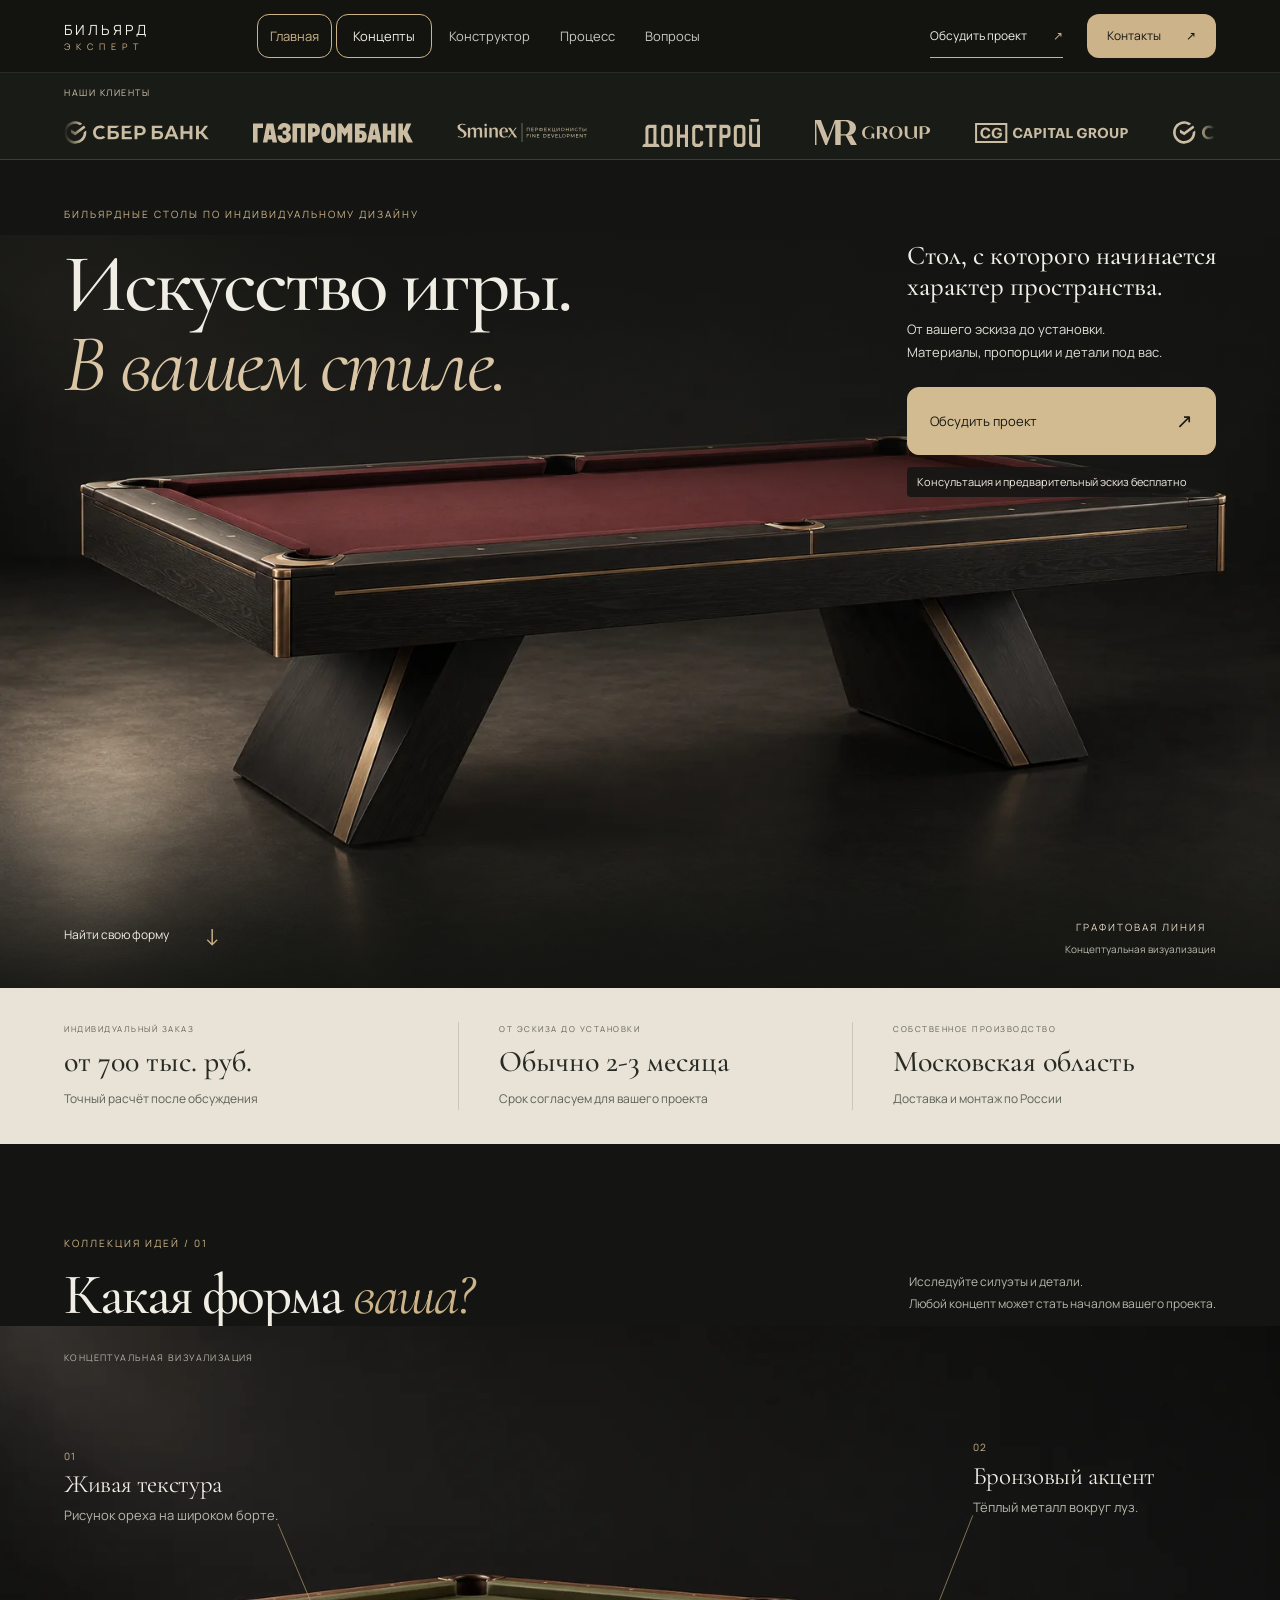
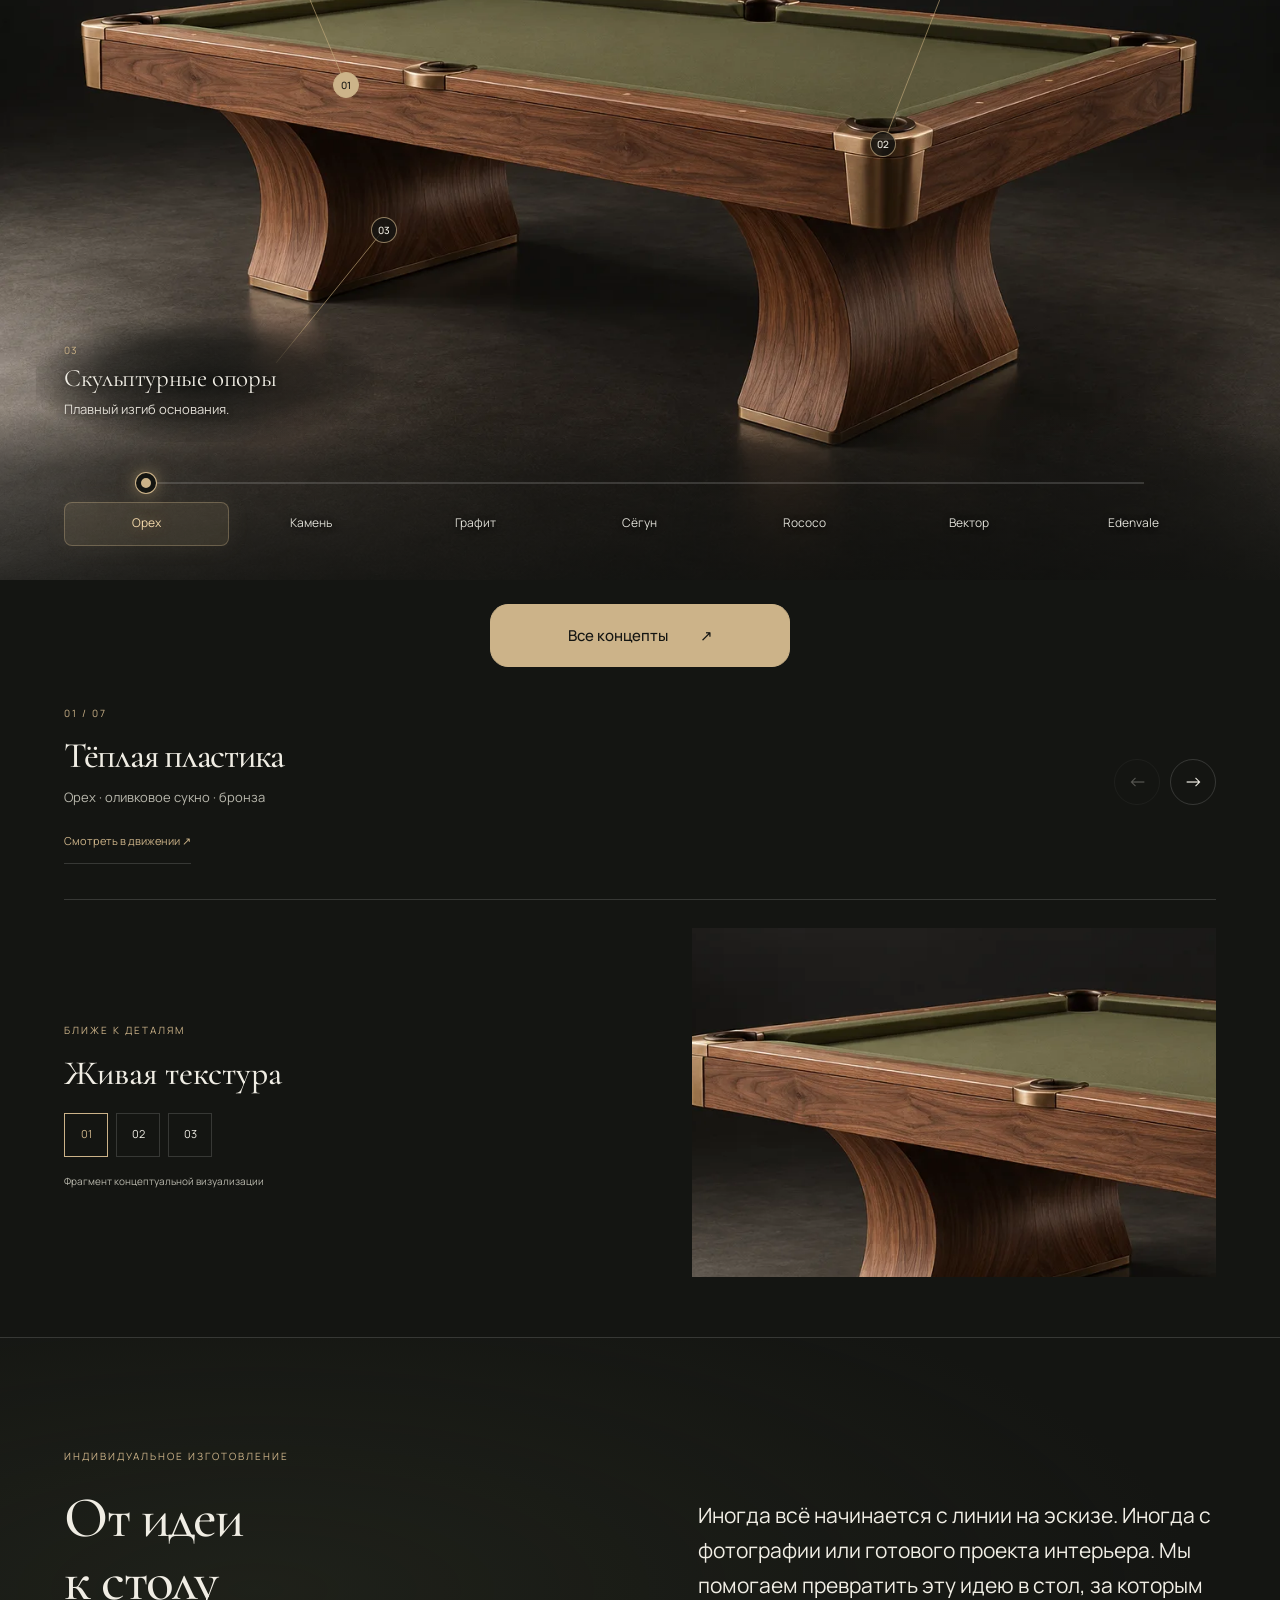
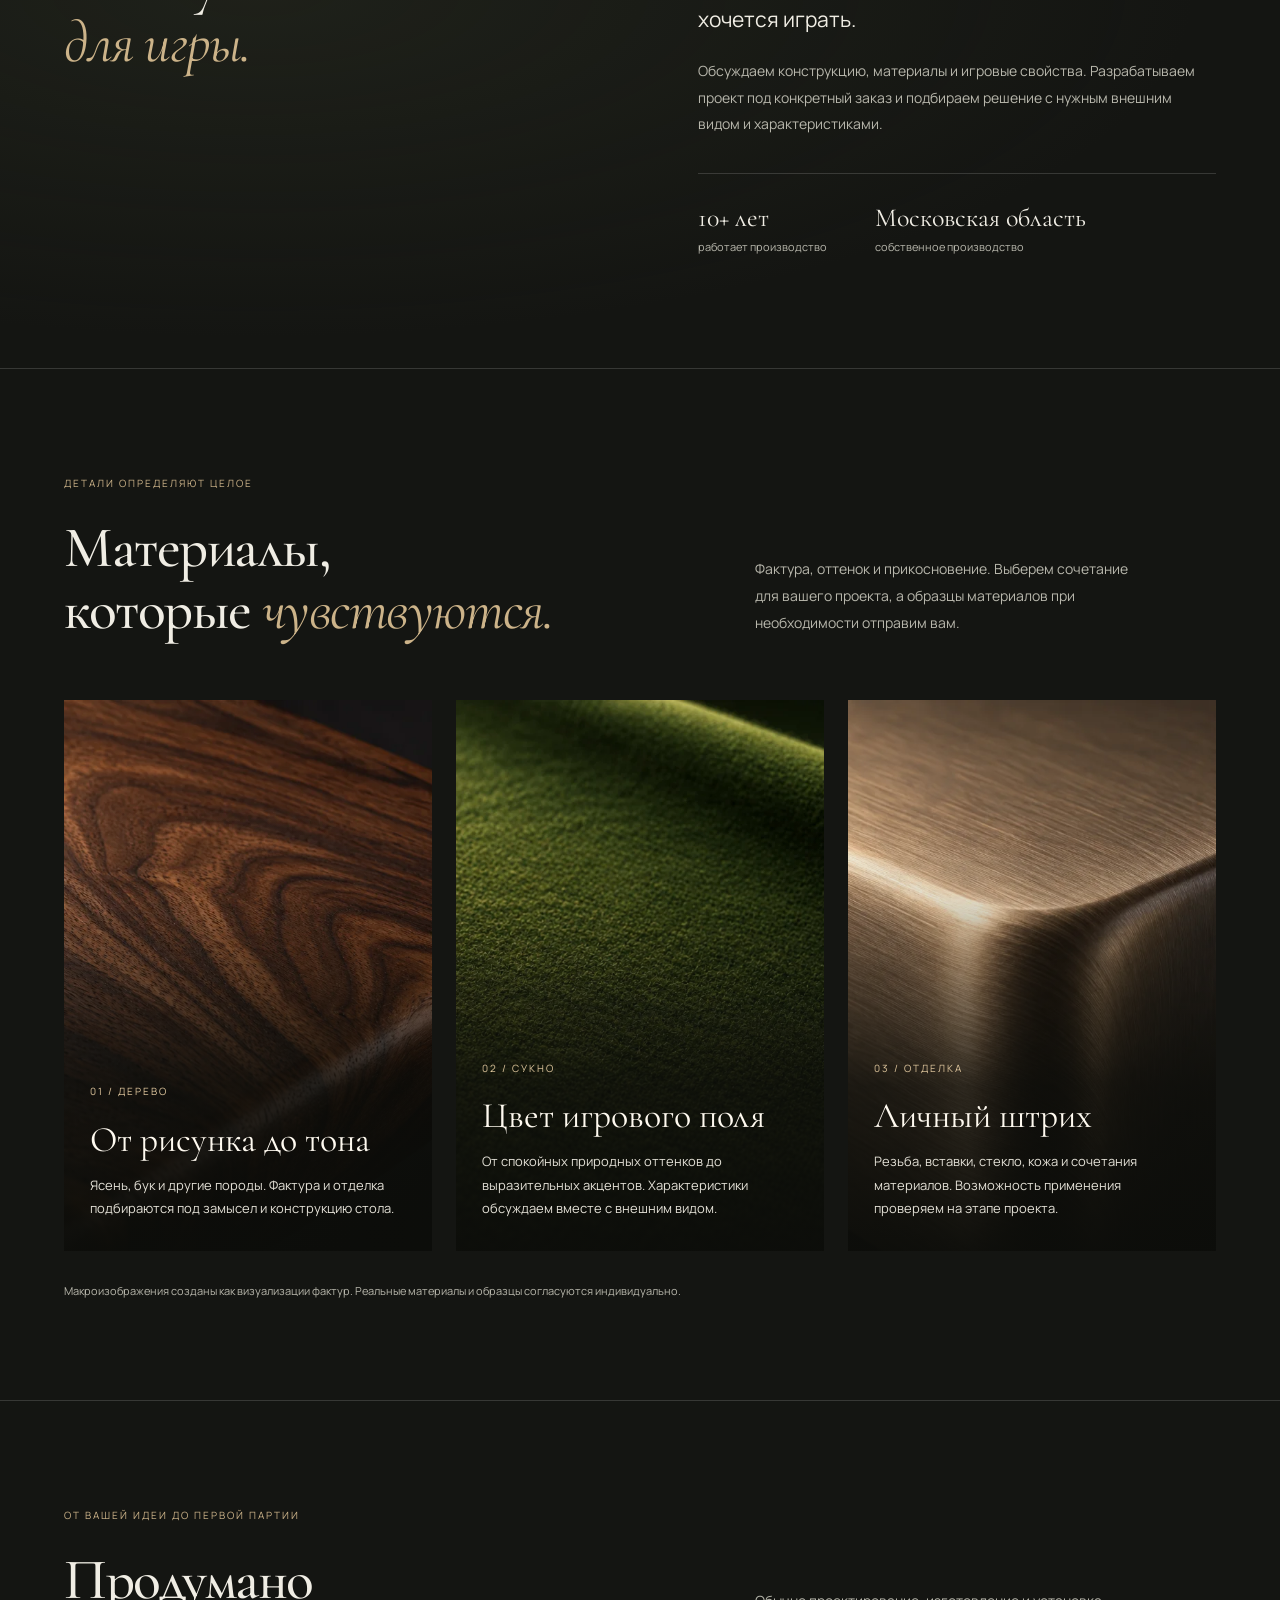
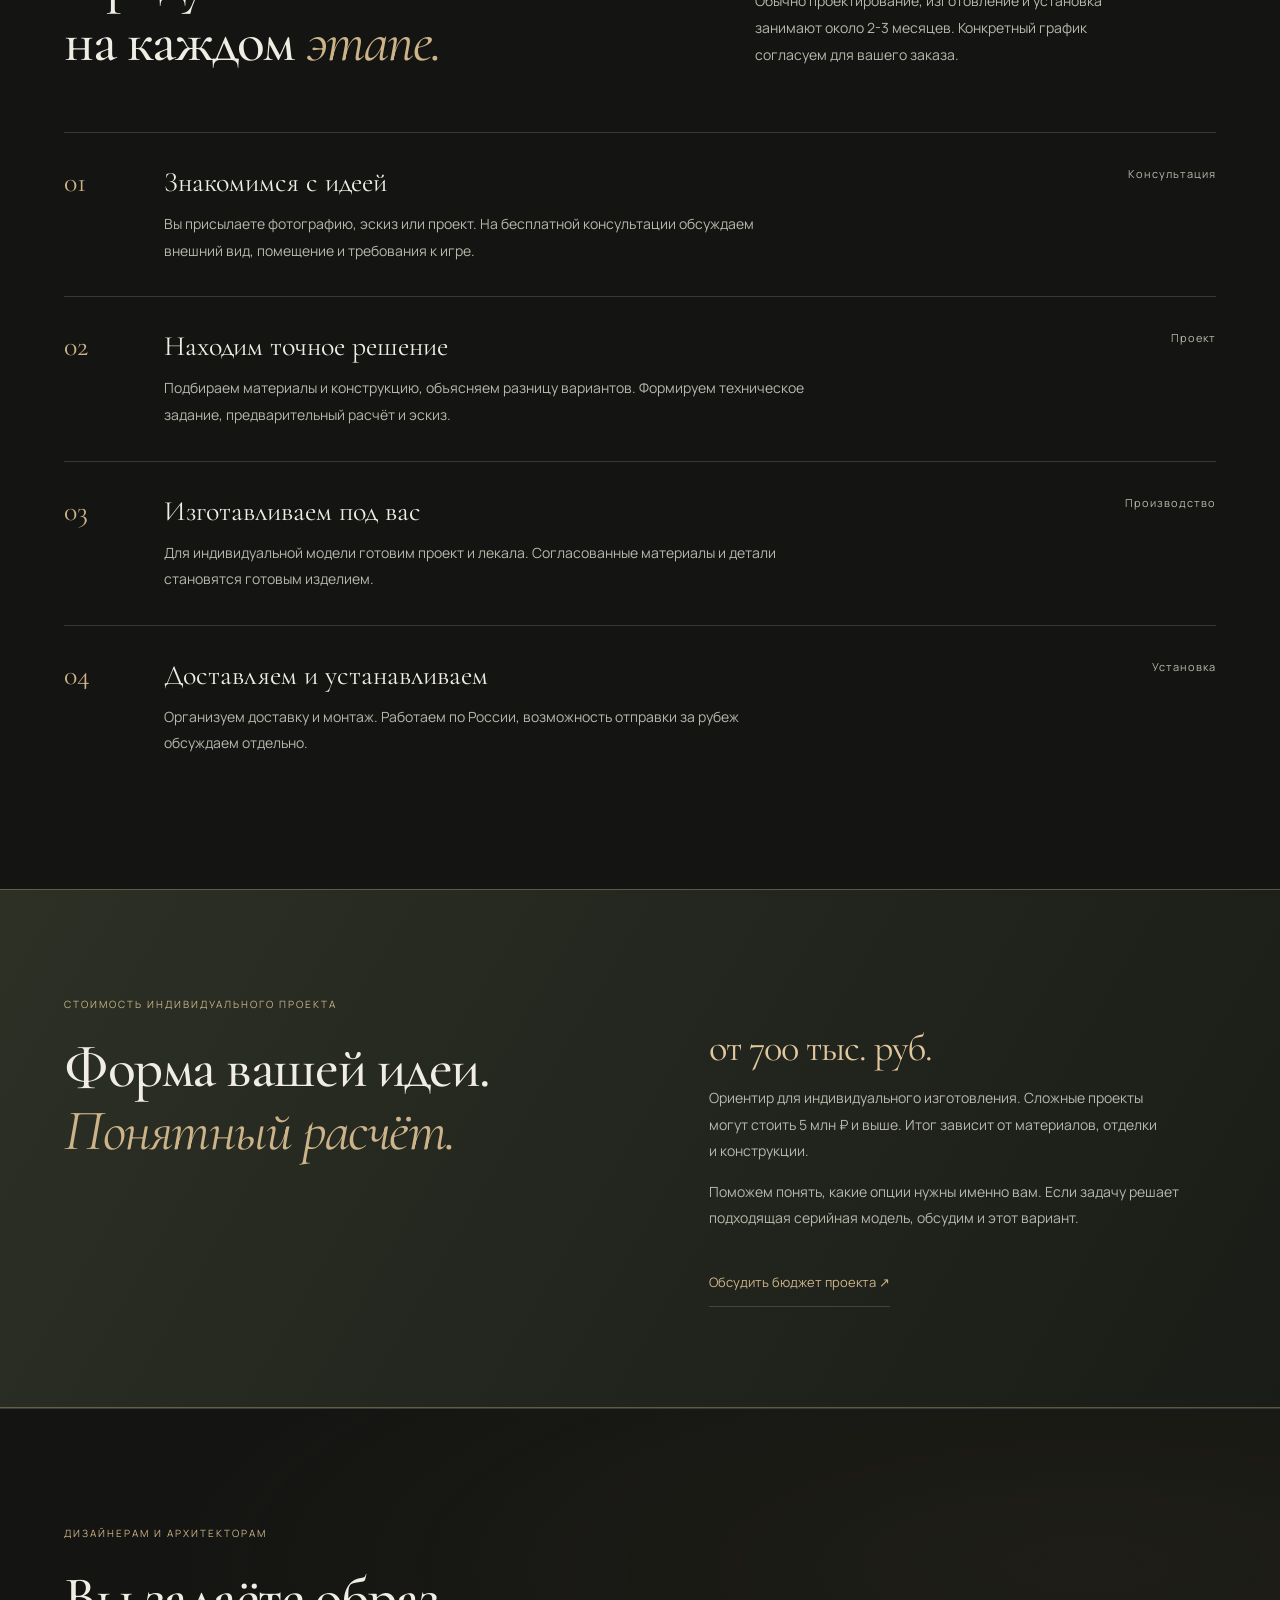
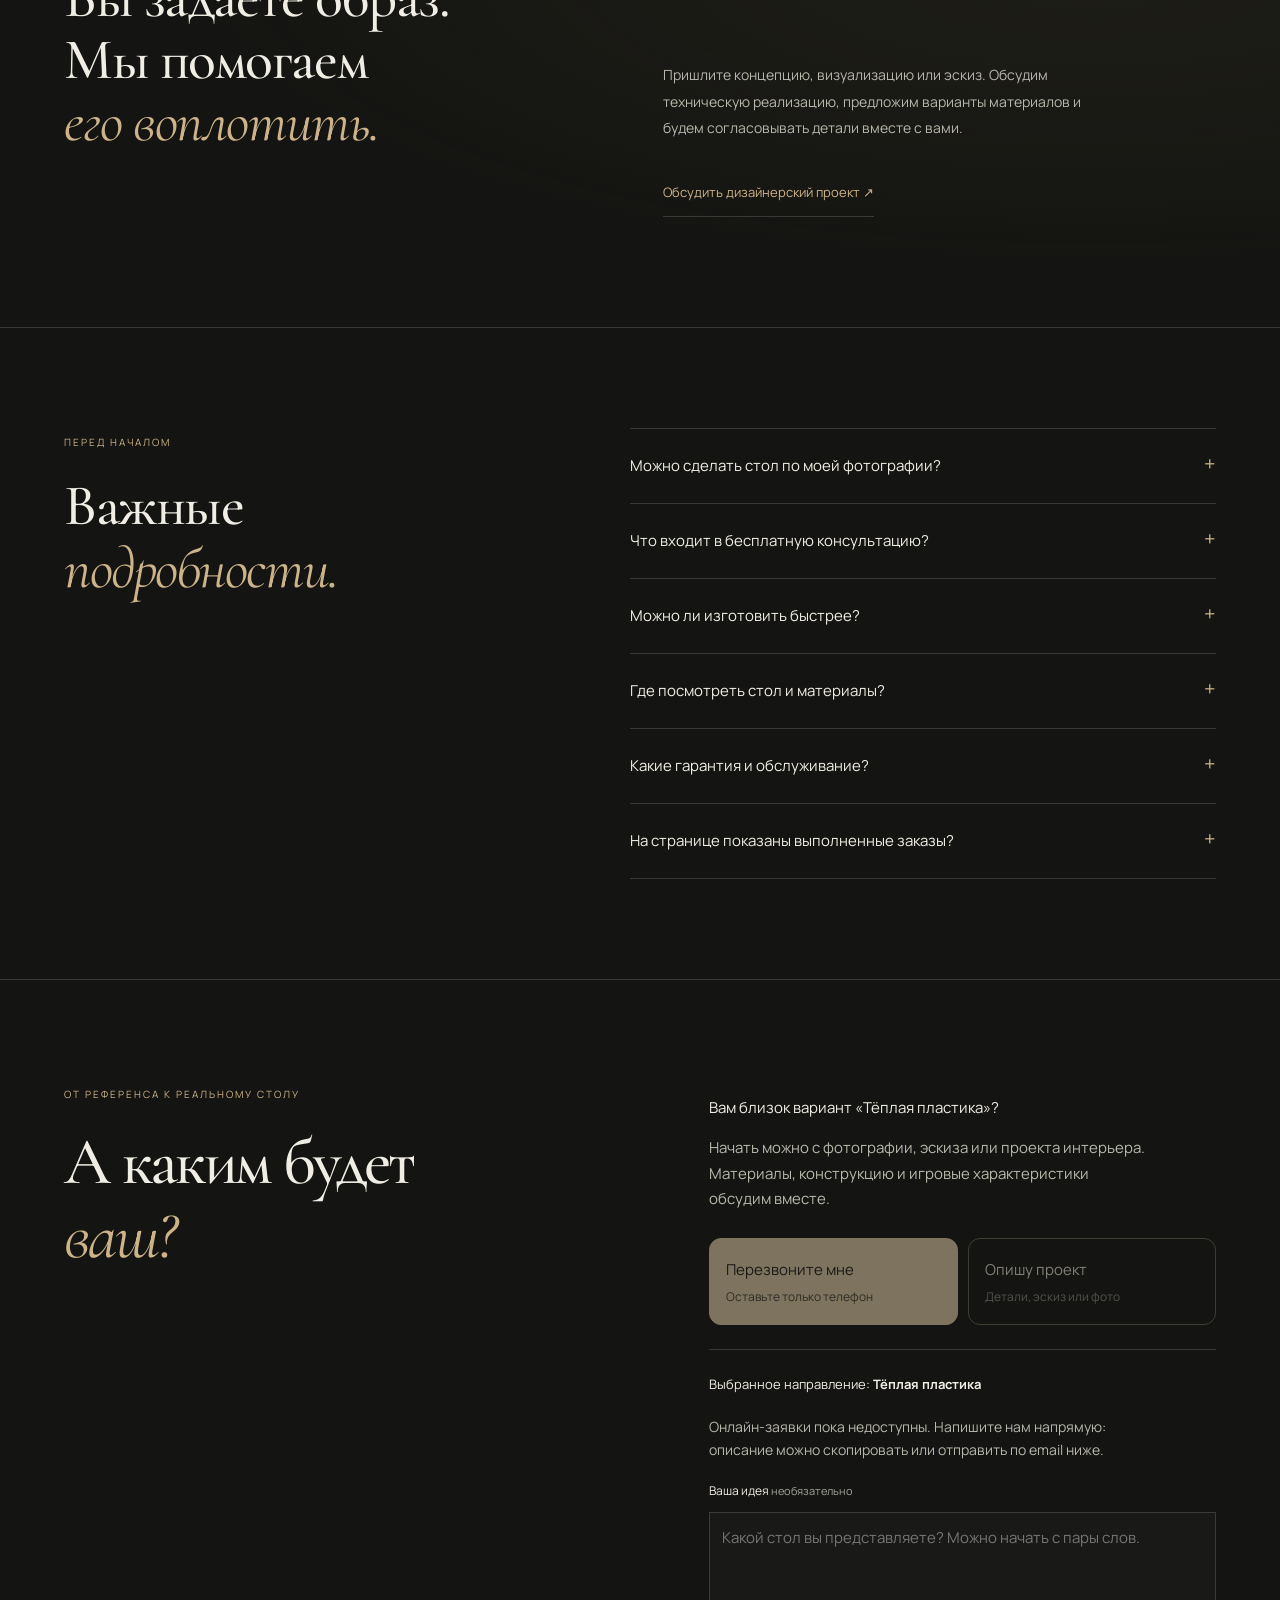
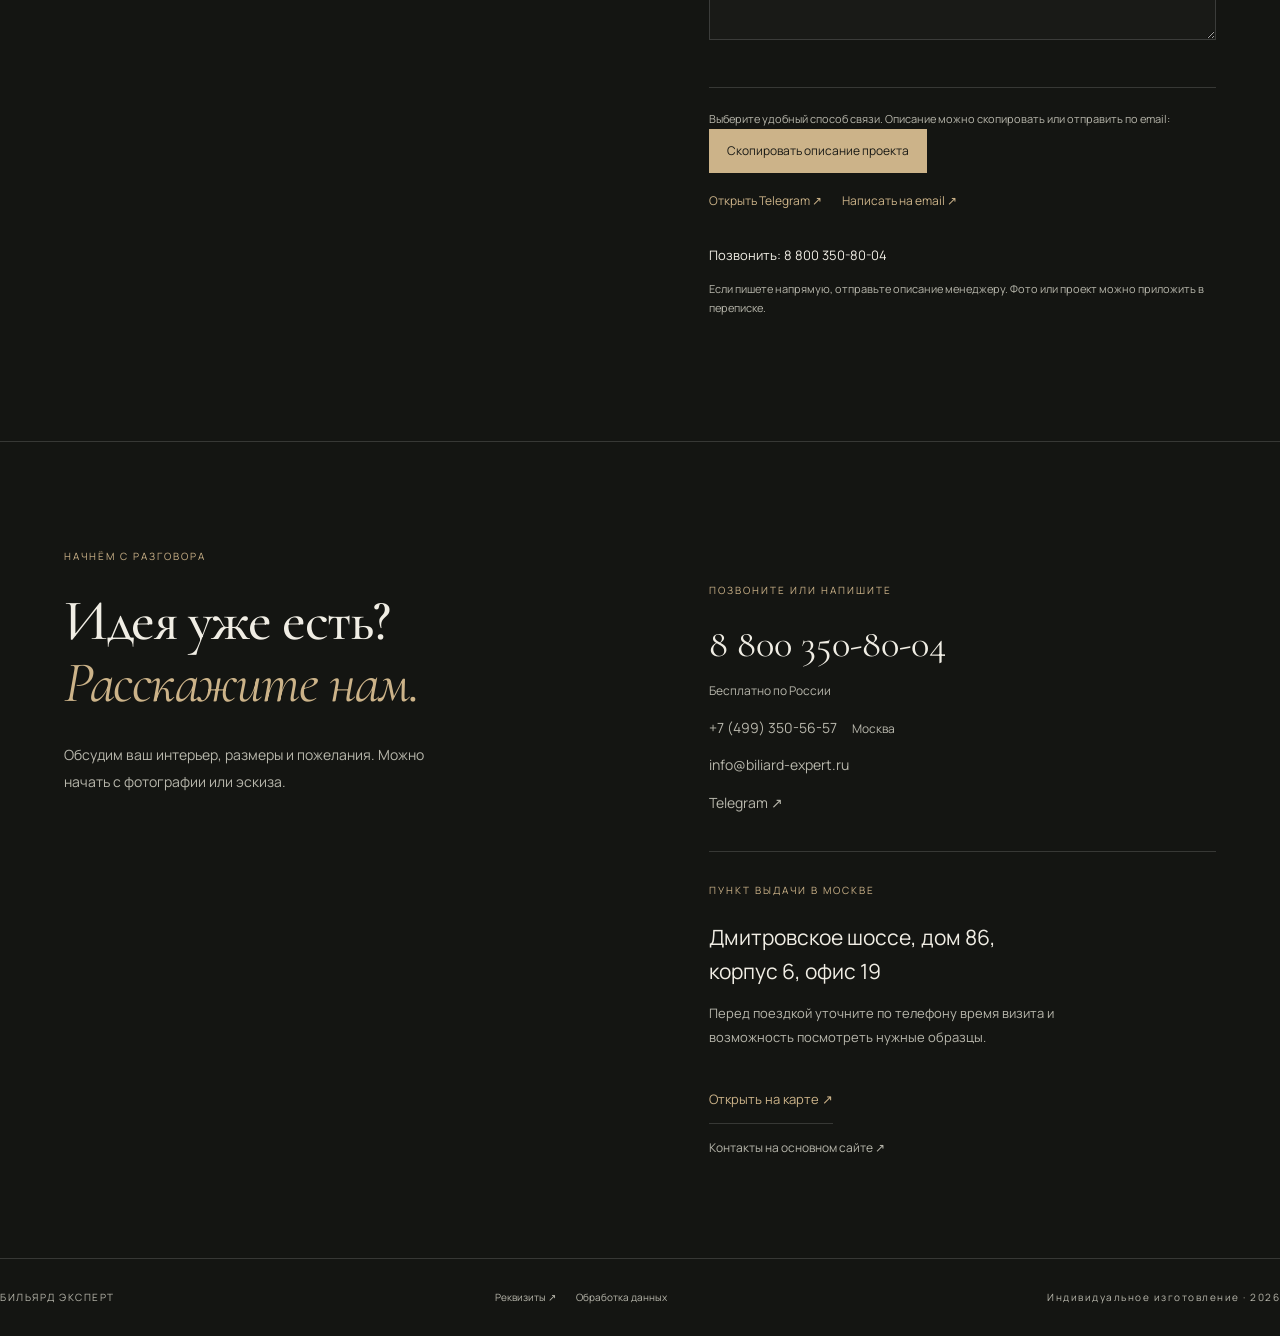
==== commit 5bfd2b4f: "Unify site navigation and frame current section" ====
--- a/index.html
+++ b/index.html
@@ -1,8 +1,8 @@
 <!doctype html>
 <html lang="ru">
-<head><meta charset="utf-8"><meta name="viewport" content="width=device-width,initial-scale=1"><meta name="description" content="Бильярдные столы по индивидуальному дизайну. Разработка проекта, подбор материалов, изготовление и установка. Бильярд Эксперт."><meta name="robots" content="noindex,nofollow"><meta name="theme-color" content="#151614"><title>Бильярд Эксперт · Индивидуальная форма</title><link rel="preload" href="assets/fonts/cormorant-garamond-latin-cyrillic.woff2" as="font" type="font/woff2" crossorigin><link rel="preload" href="assets/fonts/manrope-latin-cyrillic.woff2" as="font" type="font/woff2" crossorigin><link rel="stylesheet" href="style.css?v=20261101-caption-shade"><script src="attribution.js?v=20261101-leads"></script><script defer src="analytics.js"></script></head>
+<head><meta charset="utf-8"><meta name="viewport" content="width=device-width,initial-scale=1"><meta name="description" content="Бильярдные столы по индивидуальному дизайну. Разработка проекта, подбор материалов, изготовление и установка. Бильярд Эксперт."><meta name="robots" content="noindex,nofollow"><meta name="theme-color" content="#151614"><title>Бильярд Эксперт · Индивидуальная форма</title><link rel="preload" href="assets/fonts/cormorant-garamond-latin-cyrillic.woff2" as="font" type="font/woff2" crossorigin><link rel="preload" href="assets/fonts/manrope-latin-cyrillic.woff2" as="font" type="font/woff2" crossorigin><link rel="stylesheet" href="style.css?v=20261101-shared-navigation"><script src="attribution.js?v=20261101-leads"></script><script defer src="analytics.js"></script><script defer src="navigation.js?v=20261101"></script></head>
 <body class="home-page"><a class="skip-link" href="#showcase">Перейти к столам</a>
-<header><a class="brand" href="#top">БИЛЬЯРД<span>ЭКСПЕРТ</span></a><nav class="header-note" aria-label="Основная навигация"><a href="concepts.html">Концепты</a><a href="configurator.html">Конструктор</a><a href="#process">Процесс</a><a href="#questions">Вопросы</a></nav><a class="header-link" data-entry="header" href="#idea">Обсудить проект <span>↗︎</span></a><a class="contact-button" href="index.html#contacts">Контакты <span>↗︎</span></a></header>
+<header><a class="brand" href="index.html">БИЛЬЯРД<span>ЭКСПЕРТ</span></a><nav class="header-note" aria-label="Основная навигация"><a href="index.html">Главная</a><a href="concepts.html">Концепты</a><a href="configurator.html">Конструктор</a><a href="index.html#process">Процесс</a><a href="index.html#questions">Вопросы</a></nav><a class="header-link" data-entry="header" href="index.html#idea">Обсудить проект <span>↗︎</span></a><a class="contact-button" href="index.html#contacts">Контакты <span>↗︎</span></a></header>
 <main id="top">
 <section class="company-strip" aria-label="Наши клиенты">
 <div class="company-prospects"><div class="company-strip-heading"><div><span class="company-label">НАШИ КЛИЕНТЫ</span></div></div><div class="company-window"><div class="company-track"><div class="company-set"><span class="company-mark mark-sber" role="img" aria-label="Сбер"></span><span class="company-mark mark-gazprombank" role="img" aria-label="Газпромбанк"></span><span class="company-mark mark-sminex" role="img" aria-label="Sminex"></span><span class="company-mark mark-donstroy" role="img" aria-label="Донстрой"></span><span class="company-mark mark-mr-group" role="img" aria-label="MR Group"></span><span class="company-mark mark-capital-group" role="img" aria-label="Capital Group"></span></div><div class="company-set company-duplicate" aria-hidden="true"><span class="company-mark mark-sber"></span><span class="company-mark mark-gazprombank"></span><span class="company-mark mark-sminex"></span><span class="company-mark mark-donstroy"></span><span class="company-mark mark-mr-group"></span><span class="company-mark mark-capital-group"></span></div></div></div></div>
@@ -13,7 +13,7 @@
 <div class="hero-heading"><div><p class="eyebrow">БИЛЬЯРДНЫЕ СТОЛЫ ПО ИНДИВИДУАЛЬНОМУ ДИЗАЙНУ</p><h1 id="hero-title">Искусство игры.<br><em>В вашем стиле.</em></h1></div><div class="hero-copy"><p>Стол, с которого начинается <br>характер пространства.</p><p class="hero-description">От вашего эскиза до установки. <br>Материалы, пропорции и детали под вас.</p><a class="hero-cta" data-entry="hero" href="#idea">Обсудить проект <span aria-hidden="true">↗︎</span></a><span class="hero-consultation">Консультация и предварительный эскиз бесплатно</span></div></div>
 <div class="hero-bottom"><a href="#showcase" class="hero-explore">Найти свою форму <span aria-hidden="true">↓</span></a><span class="hero-caption">ГРАФИТОВАЯ ЛИНИЯ <small>Концептуальная визуализация</small></span><span id="hero-motion-status" class="sr-only" role="status"></span></div>
 </section>
-<div class="project-at-a-glance" aria-label="О проекте"><div><span>ИНДИВИДУАЛЬНЫЙ ЗАКАЗ</span><strong>от 700 тыс. руб.</strong><small>Точный расчёт после обсуждения</small></div><div><span>ОТ ЭСКИЗА ДО УСТАНОВКИ</span><strong>Обычно 2-3 месяца</strong><small>Срок согласуем для вашего проекта</small></div><div><span>СОБСТВЕННОЕ ПРОИЗВОДСТВО</span><strong>Под Москвой</strong><small>Доставка и монтаж по России</small></div></div>
+<div class="project-at-a-glance" aria-label="О проекте"><div><span>ИНДИВИДУАЛЬНЫЙ ЗАКАЗ</span><strong>от 700 тыс. руб.</strong><small>Точный расчёт после обсуждения</small></div><div><span>ОТ ЭСКИЗА ДО УСТАНОВКИ</span><strong>Обычно 2-3 месяца</strong><small>Срок согласуем для вашего проекта</small></div><div><span>СОБСТВЕННОЕ ПРОИЗВОДСТВО</span><strong>Московская область</strong><small>Доставка и монтаж по России</small></div></div>
 <div class="collection-heading"><div><span class="eyebrow">КОЛЛЕКЦИЯ ИДЕЙ / 01</span><h2>Какая форма <em>ваша?</em></h2></div><p>Исследуйте силуэты и детали.<br>Любой концепт может стать началом вашего проекта.</p></div>
 <section id="showcase" class="showcase" aria-label="Варианты дизайна бильярдного стола">
 <div class="scene" id="scene"><div class="images"><img id="table-image" src="assets/walnut.webp" alt="Концептуальный стол из ореха с зелёным сукном" loading="lazy"><img id="next-image" alt="" aria-hidden="true"></div><video id="cinema" hidden muted playsinline preload="none" poster="assets/walnut.webp" aria-label="Плавное приближение к концепту из ореха"><source src="assets/walnut-film.mp4" type="video/mp4"></video><div id="detail-points" aria-label="Детали стола"></div><svg id="leaders" viewBox="0 0 1200 800" aria-hidden="true"></svg><div id="callouts" aria-live="polite"></div><div class="scene-slider"><label class="sr-only" for="table-range">Выберите дизайн стола</label><input id="table-range" type="range" min="0" max="6" step="1" value="0" aria-valuetext="Тёплая пластика"><div class="ticks"></div></div><a id="catalog-source" hidden target="_blank" rel="noopener" href="#">Модель на основном сайте ↗︎</a><span class="scene-note">КОНЦЕПТУАЛЬНАЯ ВИЗУАЛИЗАЦИЯ</span></div>
@@ -23,7 +23,7 @@
 </section>
 <noscript><p class="noscript-note">Интерактивный выбор требует JavaScript. Свяжитесь с нами по телефону или email внизу страницы.</p></noscript>
 
-<section class="statement section"><span class="eyebrow">ИНДИВИДУАЛЬНОЕ ИЗГОТОВЛЕНИЕ</span><h2>От идеи<br>к столу<br><em>для игры.</em></h2><div class="statement-copy"><p>Иногда всё начинается с линии на эскизе. Иногда с фотографии или готового проекта интерьера. Мы помогаем превратить эту идею в стол, за которым хочется играть.</p><p>Обсуждаем конструкцию, материалы и игровые свойства. Разрабатываем проект под конкретный заказ и подбираем решение с нужным внешним видом и характеристиками.</p><div class="facts"><div><strong>10+ лет</strong><span>работает производство</span></div><div><strong>Под Москвой</strong><span>собственное производство</span></div></div></div></section>
+<section class="statement section"><span class="eyebrow">ИНДИВИДУАЛЬНОЕ ИЗГОТОВЛЕНИЕ</span><h2>От идеи<br>к столу<br><em>для игры.</em></h2><div class="statement-copy"><p>Иногда всё начинается с линии на эскизе. Иногда с фотографии или готового проекта интерьера. Мы помогаем превратить эту идею в стол, за которым хочется играть.</p><p>Обсуждаем конструкцию, материалы и игровые свойства. Разрабатываем проект под конкретный заказ и подбираем решение с нужным внешним видом и характеристиками.</p><div class="facts"><div><strong>10+ лет</strong><span>работает производство</span></div><div><strong>Московская область</strong><span>собственное производство</span></div></div></div></section>
 <section class="materials section" id="materials"><div class="section-heading"><div><span class="eyebrow">ДЕТАЛИ ОПРЕДЕЛЯЮТ ЦЕЛОЕ</span><h2>Материалы,<br>которые <em>чувствуются.</em></h2></div><p>Фактура, оттенок и прикосновение. Выберем сочетание для вашего проекта, а образцы материалов при необходимости отправим вам.</p></div><div class="material-grid"><article><img class="material-swatch" src="assets/material-wood.webp" alt="Макровизуализация рисунка ореха и скруглённого края" loading="lazy" width="1200" height="800"><div class="material-card-copy"><span class="eyebrow">01 / ДЕРЕВО</span><h3>От рисунка до тона</h3><p>Ясень, бук и другие породы. Фактура и отделка подбираются под замысел и конструкцию стола.</p></div></article><article><img class="material-swatch" src="assets/material-cloth.webp" alt="Макровизуализация волокон оливкового сукна" loading="lazy" width="1200" height="800"><div class="material-card-copy"><span class="eyebrow">02 / СУКНО</span><h3>Цвет игрового поля</h3><p>От спокойных природных оттенков до выразительных акцентов. Характеристики обсуждаем вместе с внешним видом.</p></div></article><article><img class="material-swatch" src="assets/material-metal.webp" alt="Макровизуализация сатинированного бронзового края" loading="lazy" width="1200" height="800"><div class="material-card-copy"><span class="eyebrow">03 / ОТДЕЛКА</span><h3>Личный штрих</h3><p>Резьба, вставки, стекло, кожа и сочетания материалов. Возможность применения проверяем на этапе проекта.</p></div></article></div><small>Макроизображения созданы как визуализации фактур. Реальные материалы и образцы согласуются индивидуально.</small></section>
 <section class="process section" id="process"><div class="section-heading"><div><span class="eyebrow">ОТ ВАШЕЙ ИДЕИ ДО ПЕРВОЙ ПАРТИИ</span><h2>Продумано<br>на каждом <em>этапе.</em></h2></div><p>Обычно проектирование, изготовление и установка занимают около 2-3 месяцев. Конкретный график согласуем для вашего заказа.</p></div><ol class="steps"><li><span>01</span><div><h3>Знакомимся с идеей</h3><p>Вы присылаете фотографию, эскиз или проект. На бесплатной консультации обсуждаем внешний вид, помещение и требования к игре.</p></div><span class="step-tag">Консультация</span></li><li><span>02</span><div><h3>Находим точное решение</h3><p>Подбираем материалы и конструкцию, объясняем разницу вариантов. Формируем техническое задание, предварительный расчёт и эскиз.</p></div><span class="step-tag">Проект</span></li><li><span>03</span><div><h3>Изготавливаем под вас</h3><p>Для индивидуальной модели готовим проект и лекала. Согласованные материалы и детали становятся готовым изделием.</p></div><span class="step-tag">Производство</span></li><li><span>04</span><div><h3>Доставляем и устанавливаем</h3><p>Организуем доставку и монтаж. Работаем по России, возможность отправки за рубеж обсуждаем отдельно.</p></div><span class="step-tag">Установка</span></li></ol></section>
 <section class="budget section"><div><span class="eyebrow">СТОИМОСТЬ ИНДИВИДУАЛЬНОГО ПРОЕКТА</span><h2>Форма вашей идеи.<br><em>Понятный расчёт.</em></h2></div><div><div class="price">от 700 тыс. руб.</div><p>Ориентир для индивидуального изготовления. Сложные проекты могут стоить 5 млн ₽ и выше. Итог зависит от материалов, отделки и конструкции.</p><p>Поможем понять, какие опции нужны именно вам. Если задачу решает подходящая серийная модель, обсудим и этот вариант.</p><a class="text-link" href="#idea" data-entry="budget">Обсудить бюджет проекта ↗︎</a></div></section>
--- a/style.css
+++ b/style.css
@@ -848,3 +848,20 @@
 .home-page #callouts .callout:last-child::before{content:"";position:absolute;inset:-22px -28px;z-index:-1;pointer-events:none;background:radial-gradient(ellipse at center,#10110fe0 0%,#10110f99 45%,#10110f00 76%)}
 .home-page #callouts .callout:last-child p{color:#e6e2d9}
 }
+
+/* On phones the selector has its own row, clear of the table and its markers. */
+@media(max-width:700px){
+.home-page .scene{padding-top:calc(67% + 108px)}
+.home-page .scene-slider{top:calc(100vw * 2 / 3 + 2px);padding:0}
+.home-page .scene-slider::before{inset:0 -4.35%;background:var(--bg)}
+}
+
+/* Shared single-row navigation with a current destination frame. */
+.home-page header .header-note{display:flex;flex-wrap:nowrap;align-items:center;gap:4px;min-width:0;overflow-x:auto;scrollbar-width:thin}
+.home-page header .header-note a{display:inline-flex;flex-shrink:0;align-items:center;justify-content:center;min-height:44px;padding:10px 12px;border:1px solid transparent;border-radius:12px;color:inherit;white-space:nowrap;text-decoration:none;letter-spacing:0}
+.home-page header .header-note a[aria-current]{border-color:var(--accent);color:var(--accent)}
+.home-page header .header-note a:hover{color:var(--accent);background:#ccb38914}
+@media(max-width:1100px){.home-page header .header-link{display:none}.home-page header .header-note{margin-left:auto;margin-right:8px;font-size:11px}}
+@media(max-width:700px){.home-page header{flex-wrap:wrap;gap:8px}.home-page header .brand{margin-right:auto}.home-page header .contact-button{margin-left:0}.home-page header .header-note{order:3;flex-basis:100%;width:100%;margin:0;font-size:11px}.home-page header .header-note a{padding:8px 10px;min-height:42px}}
+
+.home-page header .header-note a:not([href="concepts.html"]){display:inline-flex}
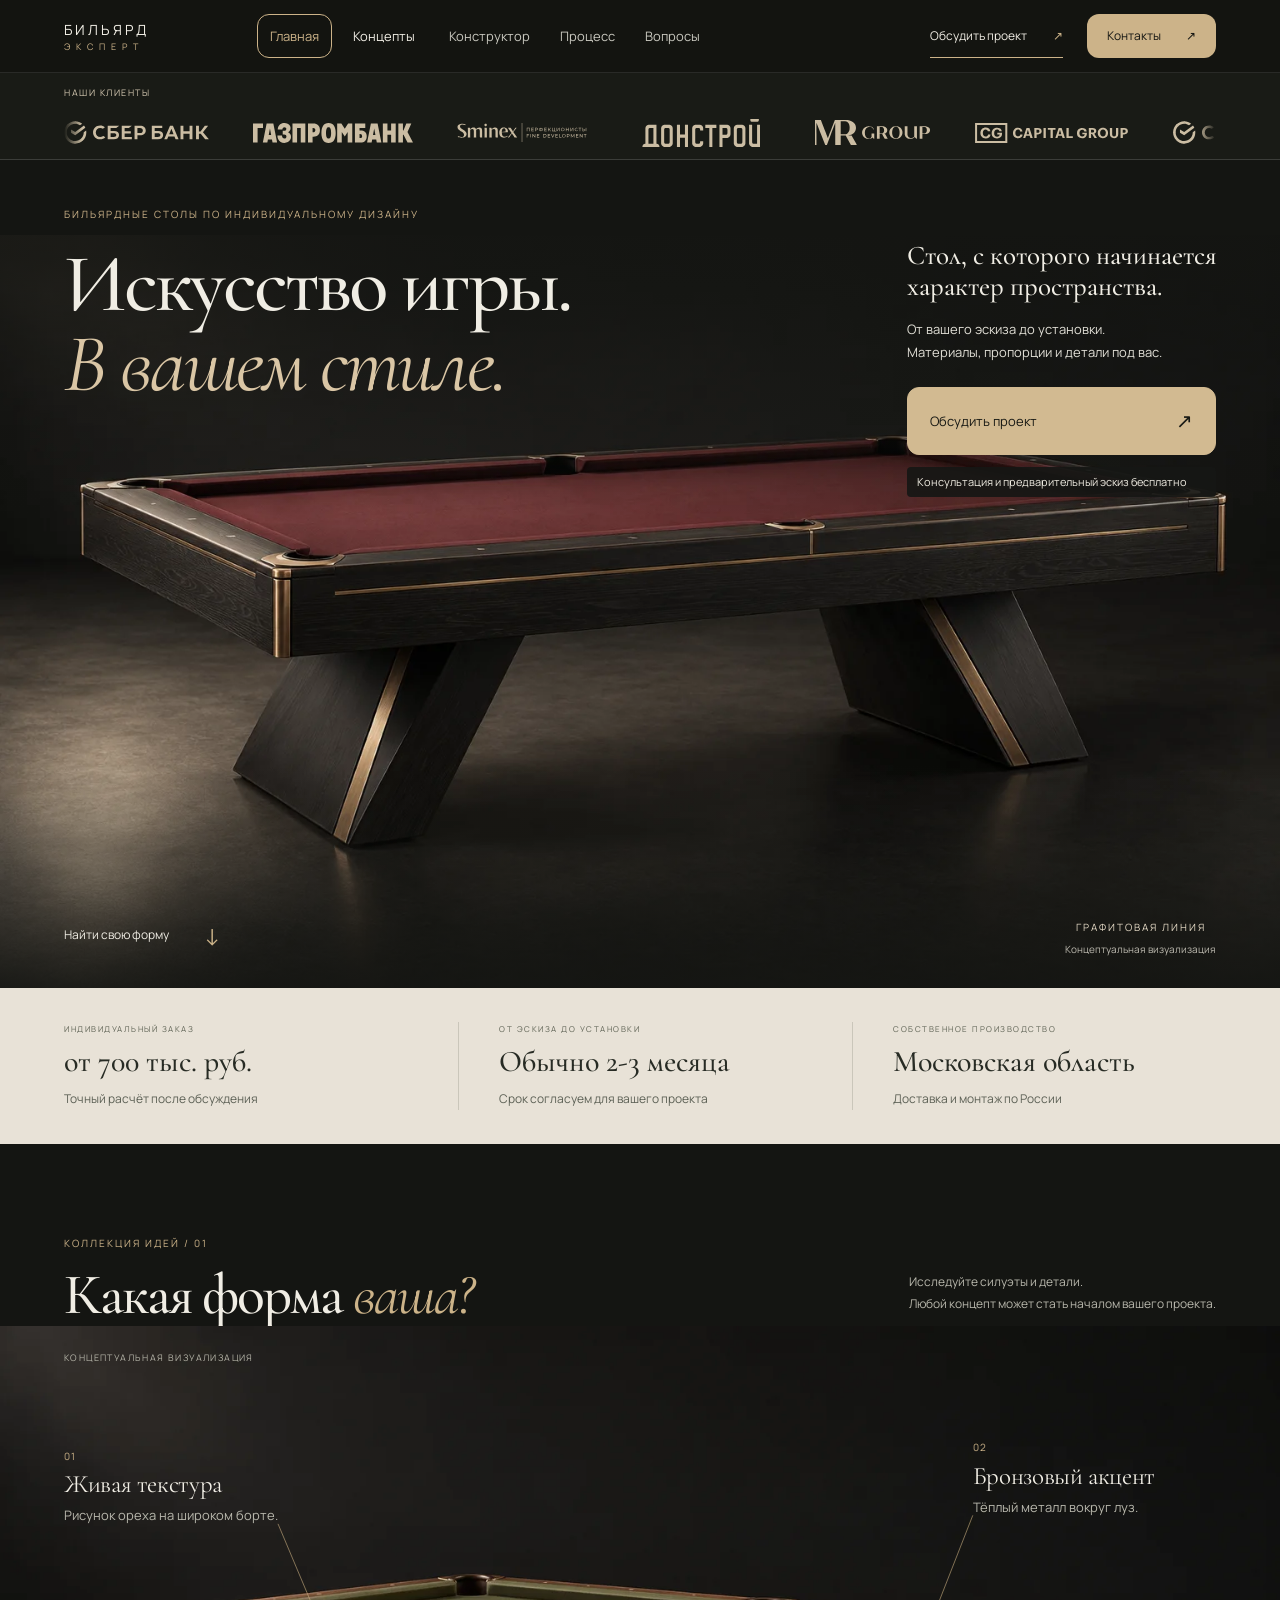
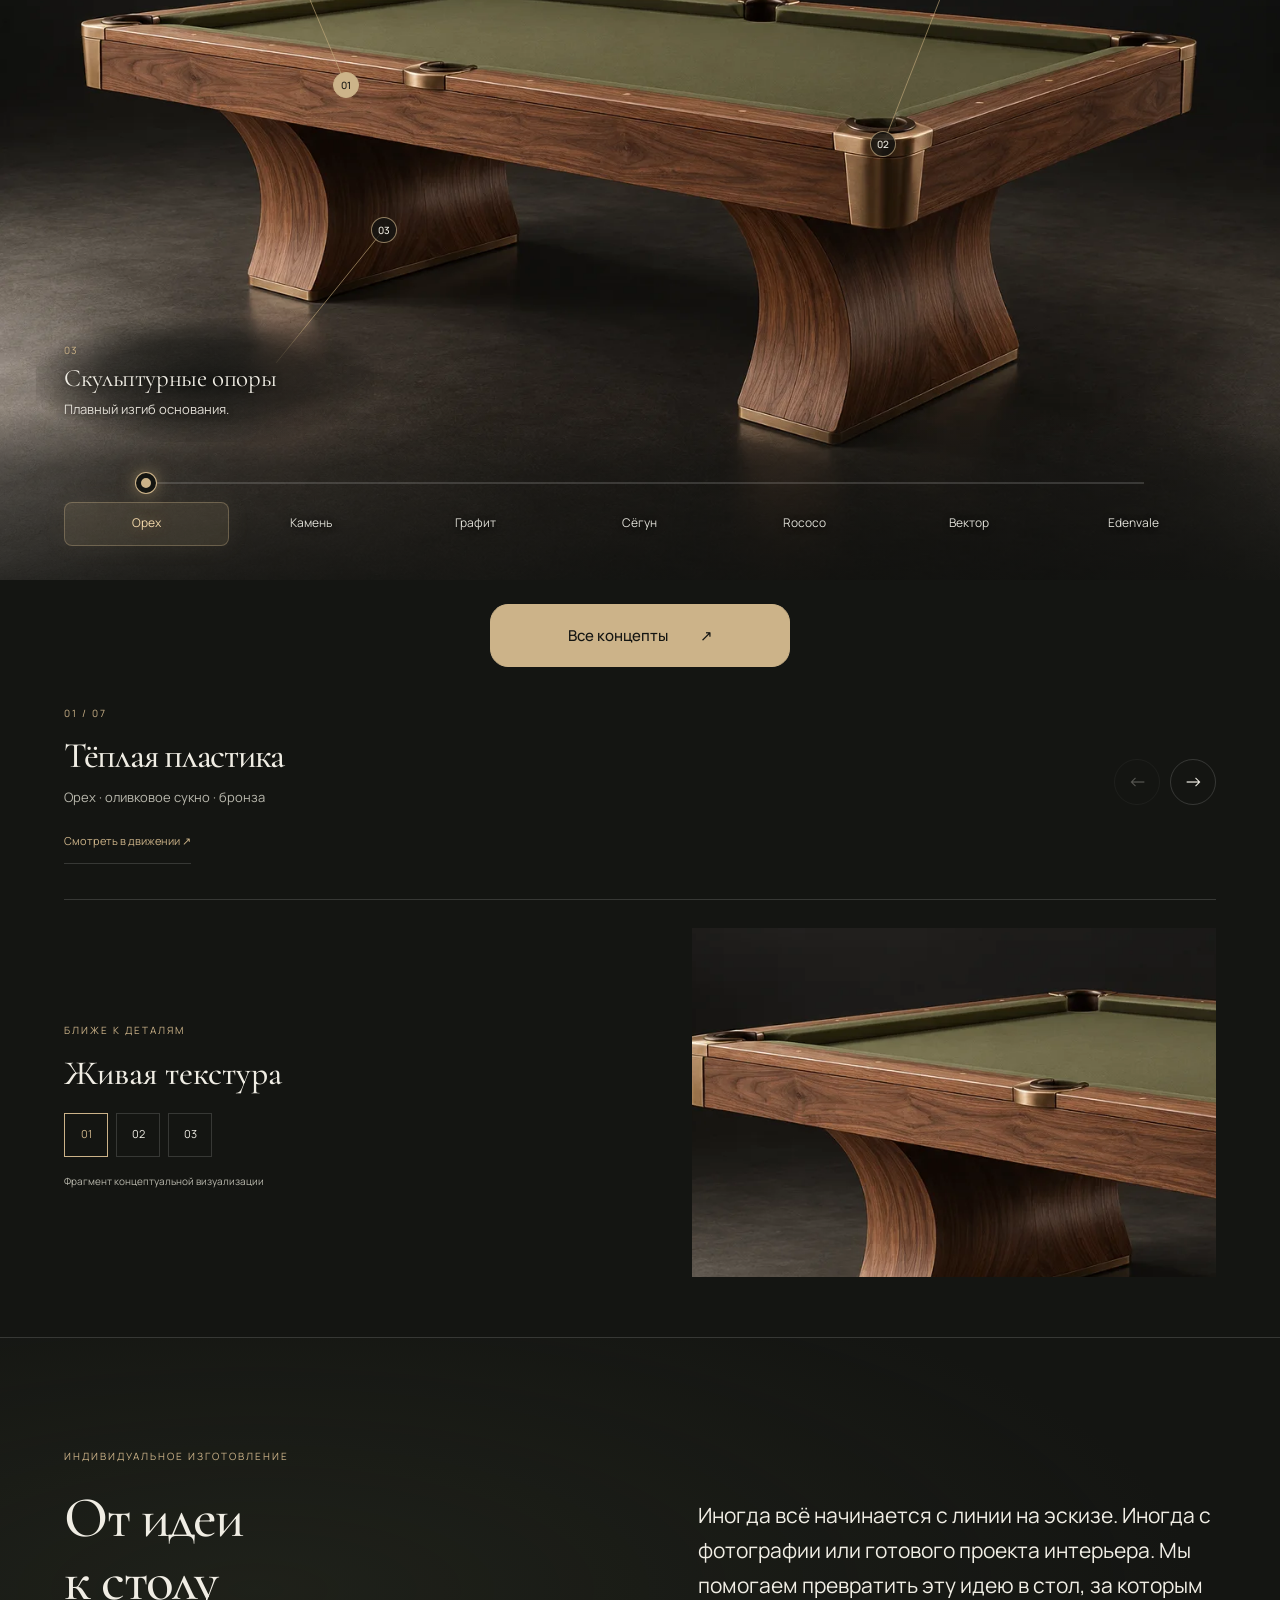
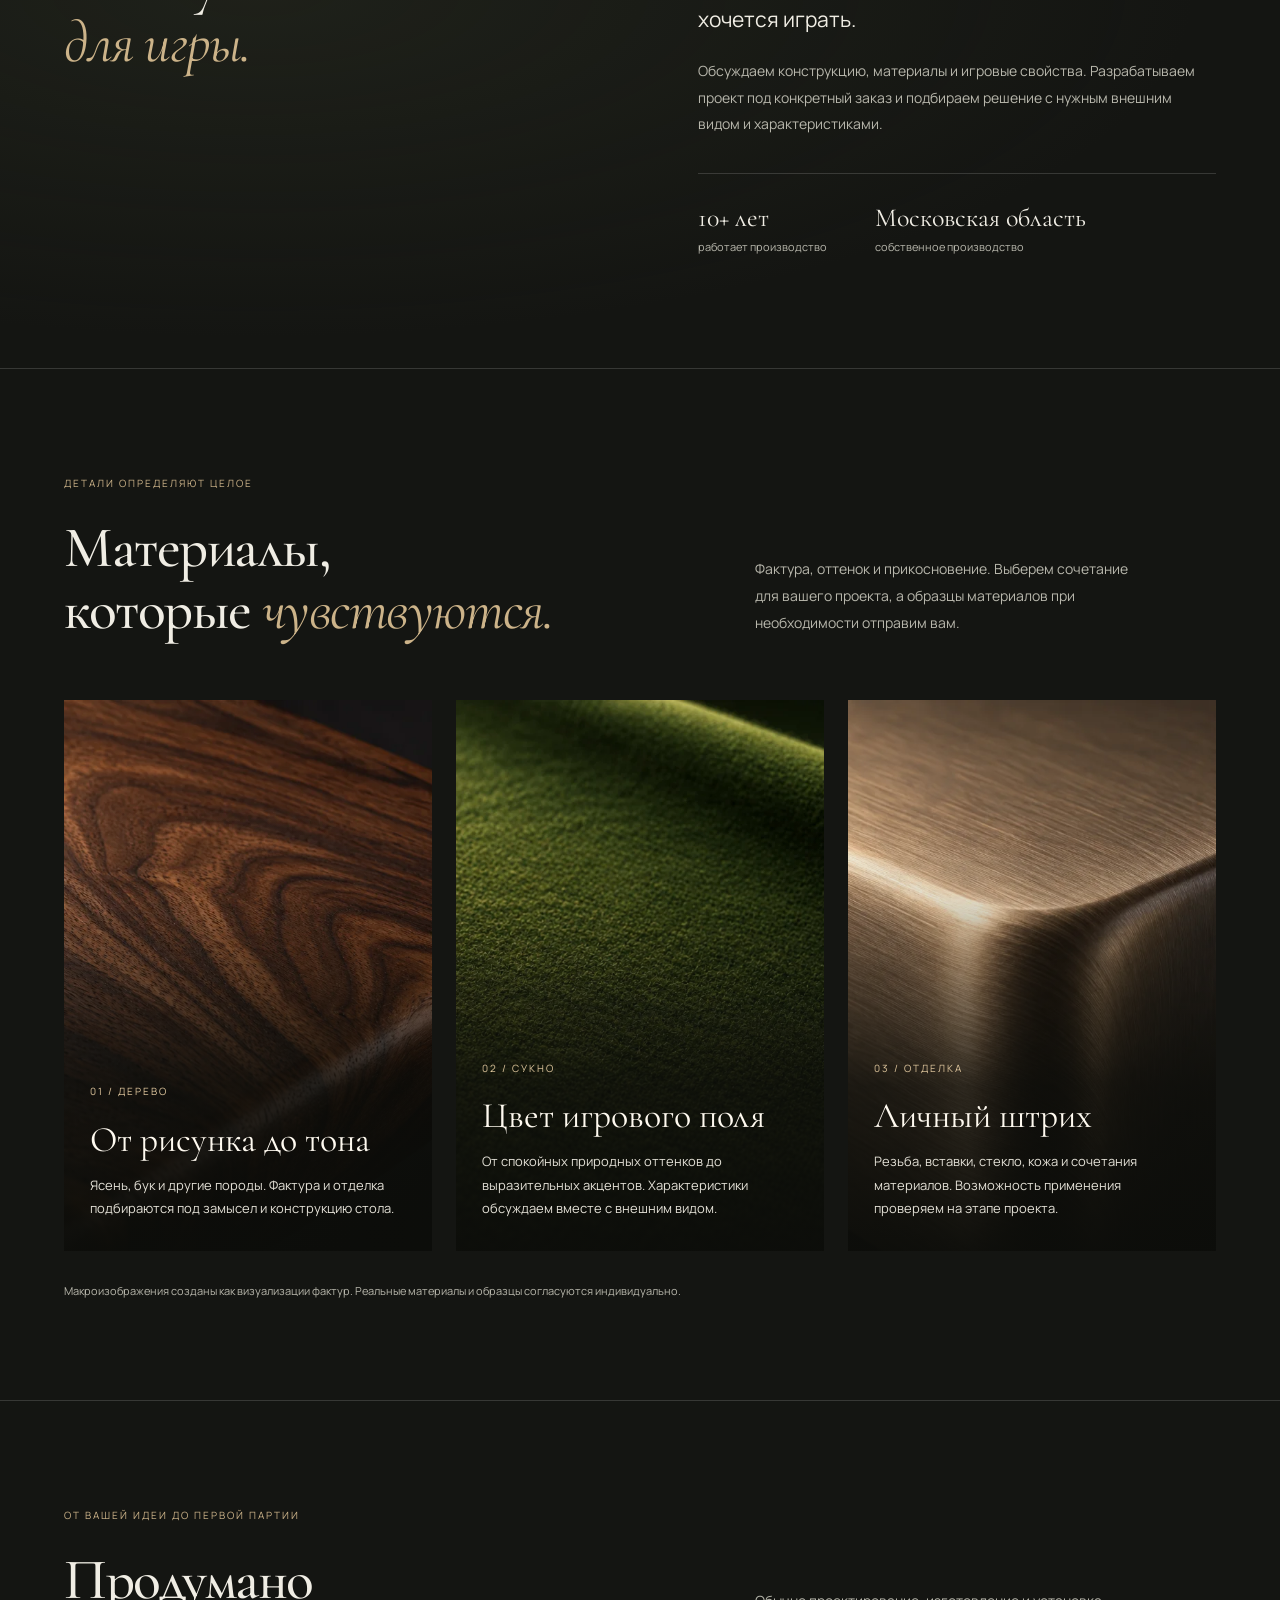
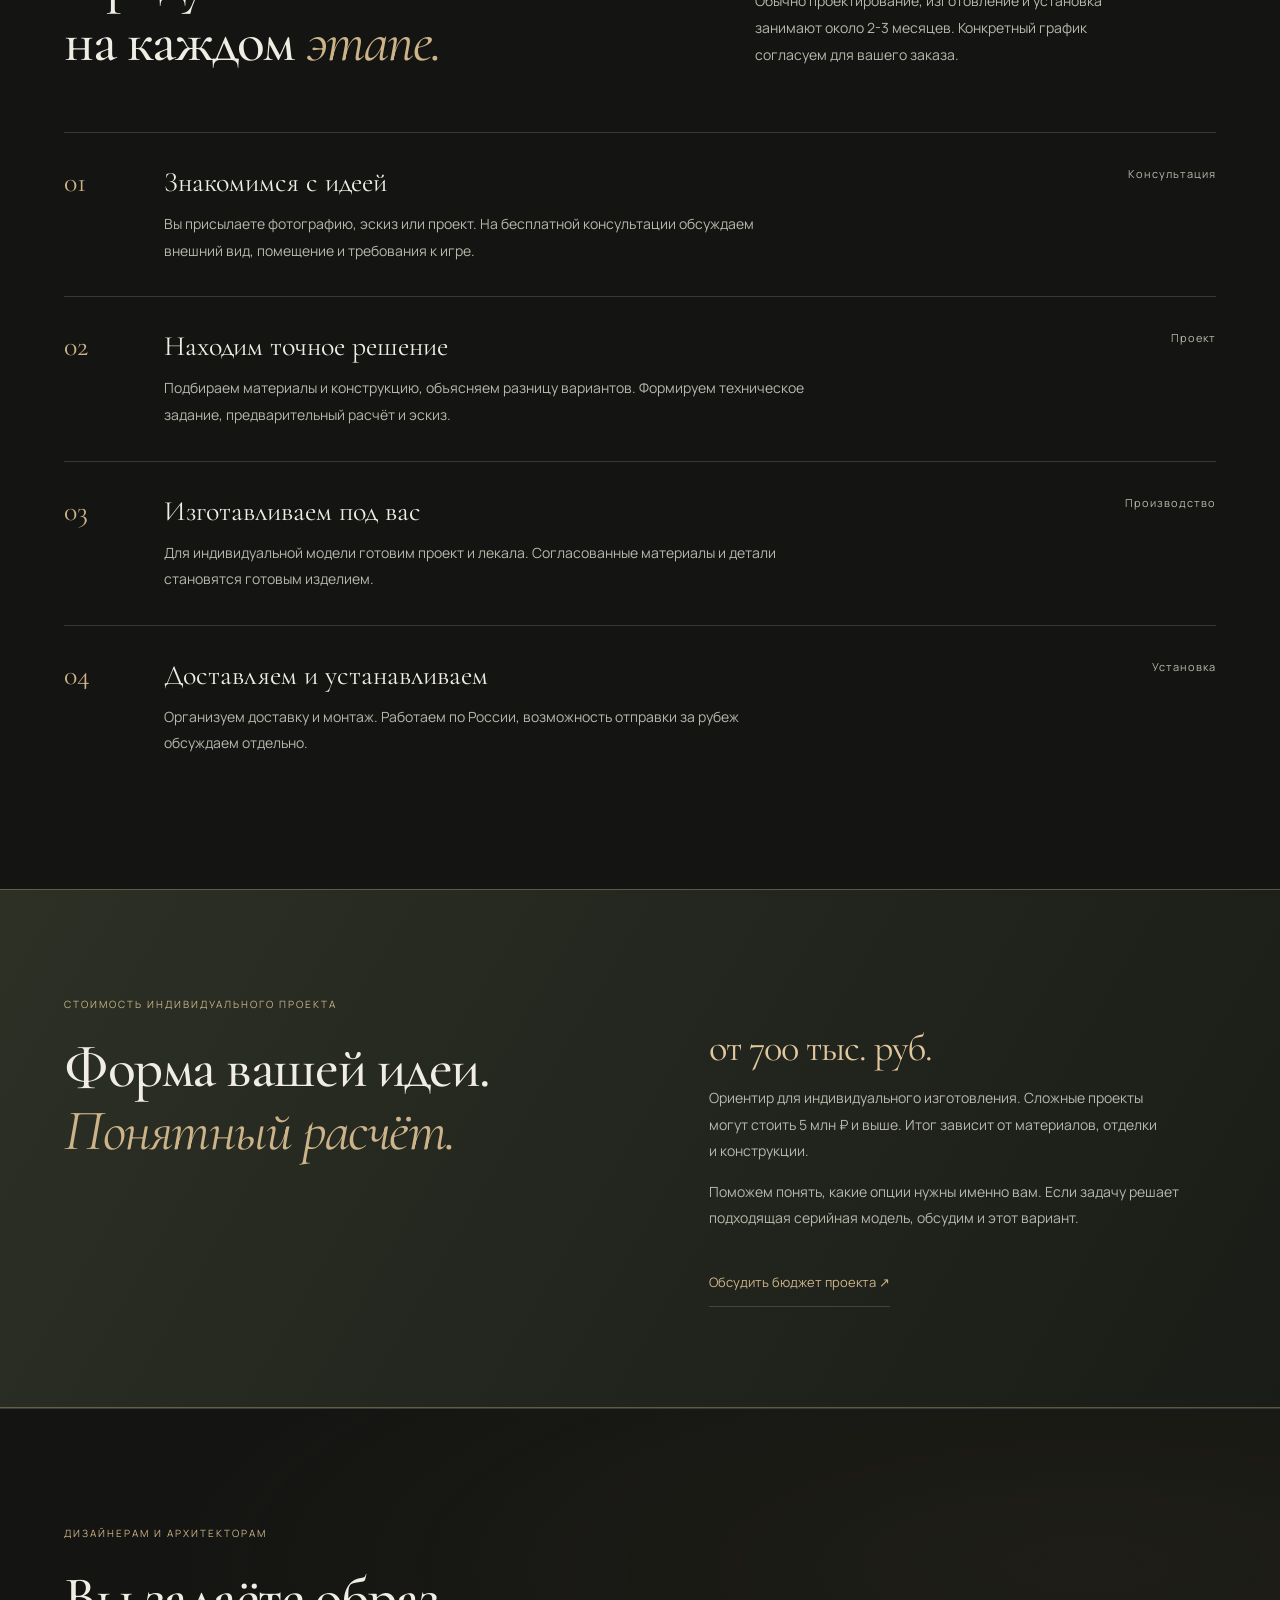
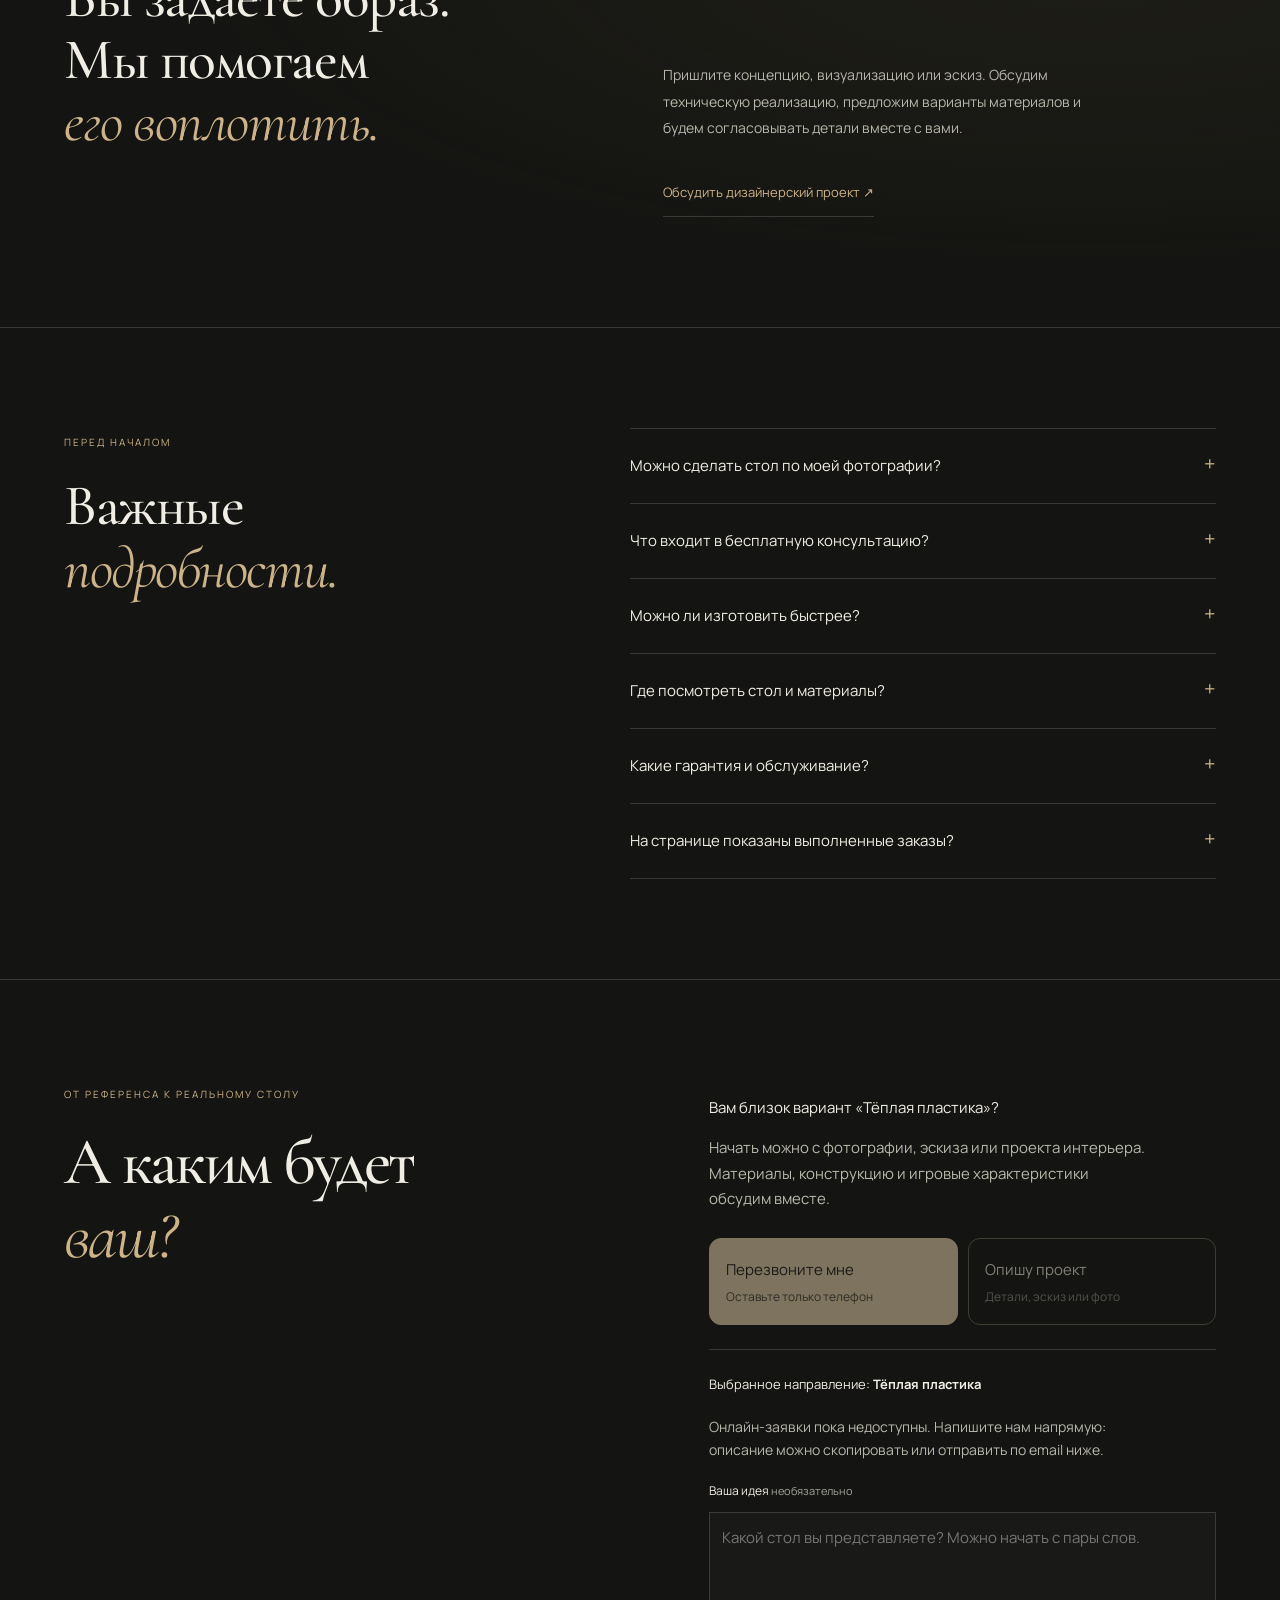
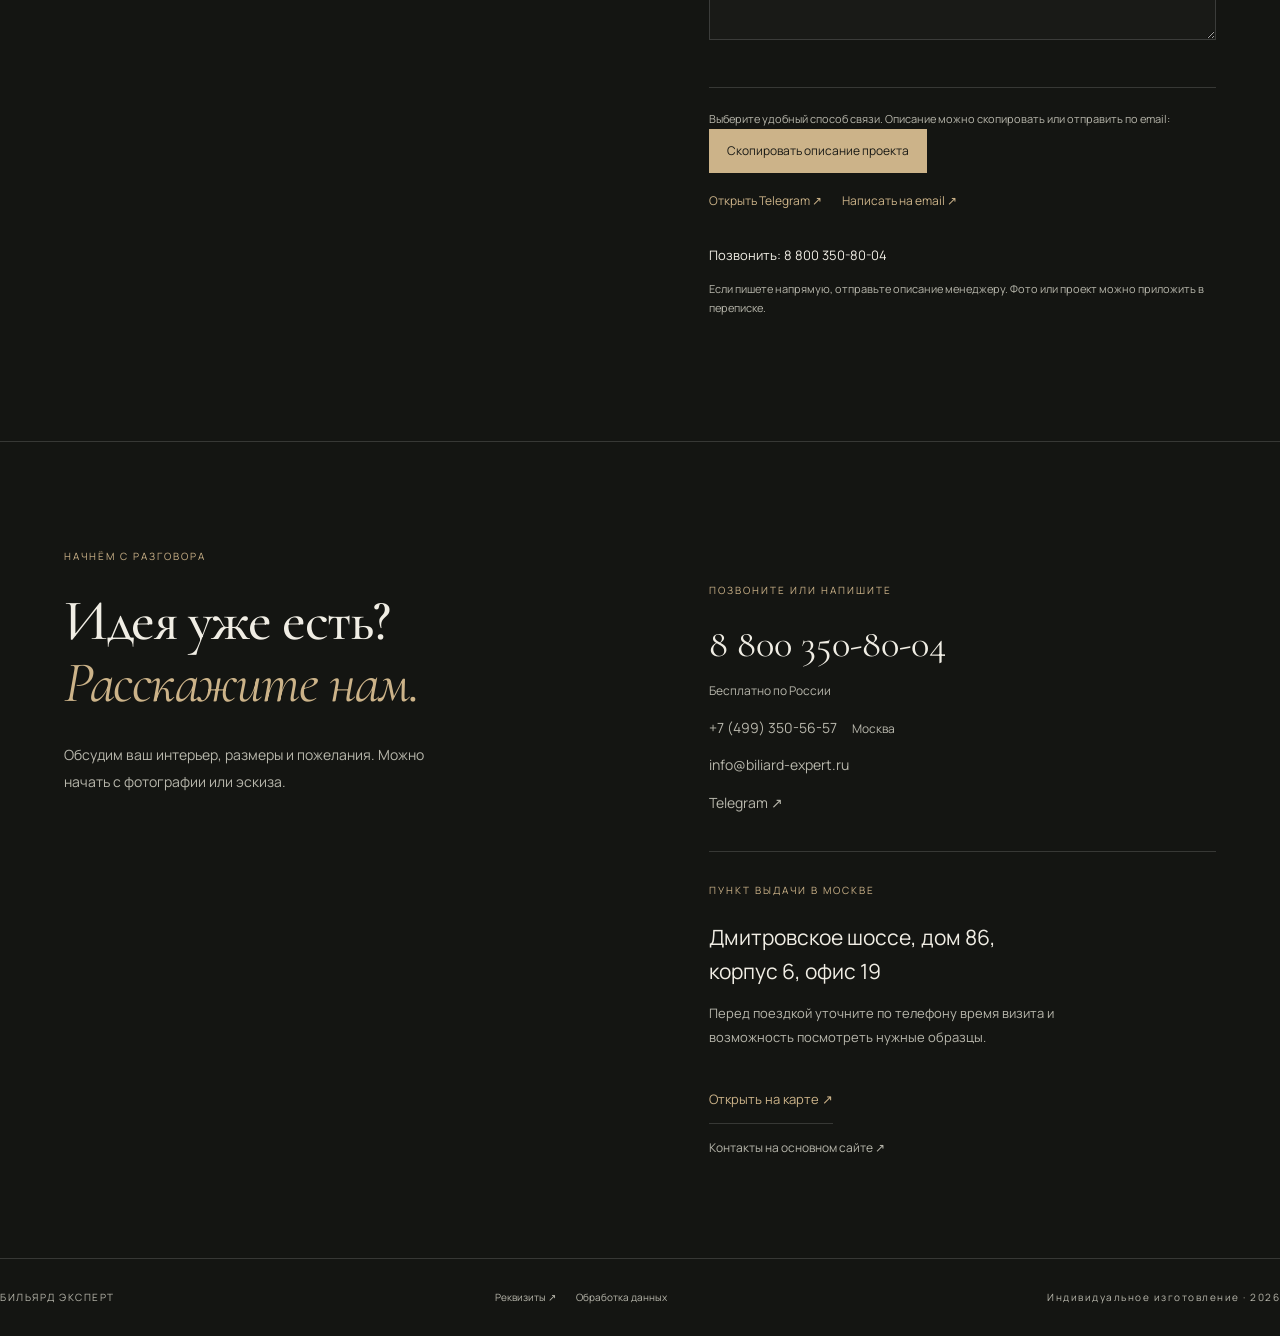
==== commit 95d35973: "Remove permanent Concepts navigation frame" ====
--- a/index.html
+++ b/index.html
@@ -1,6 +1,6 @@
 <!doctype html>
 <html lang="ru">
-<head><meta charset="utf-8"><meta name="viewport" content="width=device-width,initial-scale=1"><meta name="description" content="Бильярдные столы по индивидуальному дизайну. Разработка проекта, подбор материалов, изготовление и установка. Бильярд Эксперт."><meta name="robots" content="noindex,nofollow"><meta name="theme-color" content="#151614"><title>Бильярд Эксперт · Индивидуальная форма</title><link rel="preload" href="assets/fonts/cormorant-garamond-latin-cyrillic.woff2" as="font" type="font/woff2" crossorigin><link rel="preload" href="assets/fonts/manrope-latin-cyrillic.woff2" as="font" type="font/woff2" crossorigin><link rel="stylesheet" href="style.css?v=20261101-shared-navigation"><script src="attribution.js?v=20261101-leads"></script><script defer src="analytics.js"></script><script defer src="navigation.js?v=20261101"></script></head>
+<head><meta charset="utf-8"><meta name="viewport" content="width=device-width,initial-scale=1"><meta name="description" content="Бильярдные столы по индивидуальному дизайну. Разработка проекта, подбор материалов, изготовление и установка. Бильярд Эксперт."><meta name="robots" content="noindex,nofollow"><meta name="theme-color" content="#151614"><title>Бильярд Эксперт · Индивидуальная форма</title><link rel="preload" href="assets/fonts/cormorant-garamond-latin-cyrillic.woff2" as="font" type="font/woff2" crossorigin><link rel="preload" href="assets/fonts/manrope-latin-cyrillic.woff2" as="font" type="font/woff2" crossorigin><link rel="stylesheet" href="style.css?v=20261102-active-frame"><script src="attribution.js?v=20261101-leads"></script><script defer src="analytics.js"></script><script defer src="navigation.js?v=20261101"></script></head>
 <body class="home-page"><a class="skip-link" href="#showcase">Перейти к столам</a>
 <header><a class="brand" href="index.html">БИЛЬЯРД<span>ЭКСПЕРТ</span></a><nav class="header-note" aria-label="Основная навигация"><a href="index.html">Главная</a><a href="concepts.html">Концепты</a><a href="configurator.html">Конструктор</a><a href="index.html#process">Процесс</a><a href="index.html#questions">Вопросы</a></nav><a class="header-link" data-entry="header" href="index.html#idea">Обсудить проект <span>↗︎</span></a><a class="contact-button" href="index.html#contacts">Контакты <span>↗︎</span></a></header>
 <main id="top">
--- a/style.css
+++ b/style.css
@@ -683,7 +683,7 @@
 /* Rectangular actions with softly rounded corners. */
 .contact-button,.hero-cta{border-radius:12px}
 .home-page .header-note{align-items:center;gap:24px}
-.home-page .header-note a[href="concepts.html"]{display:inline-flex;align-items:center;justify-content:center;min-height:44px;padding:10px 16px;border:1px solid var(--accent);border-radius:12px;color:var(--ink);white-space:nowrap}
+.home-page .header-note a[href="concepts.html"]{display:inline-flex;align-items:center;justify-content:center;min-height:44px;padding:10px 16px;border:1px solid transparent;border-radius:12px;color:var(--ink);white-space:nowrap}
 .home-page .header-note a[href="concepts.html"]:hover{background:#ccb38914;color:var(--accent)}
 @media(max-width:700px){.home-page .header-note{display:flex;gap:0;margin:0 0 0 auto}.home-page .header-note a:not([href="concepts.html"]){display:none}.home-page .header-note a[href="concepts.html"]{min-height:42px;padding:10px 11px;font-size:10px;letter-spacing:0}.home-page .contact-button{min-height:42px;margin-left:10px;padding:10px 11px;font-size:10px;gap:8px}}
 
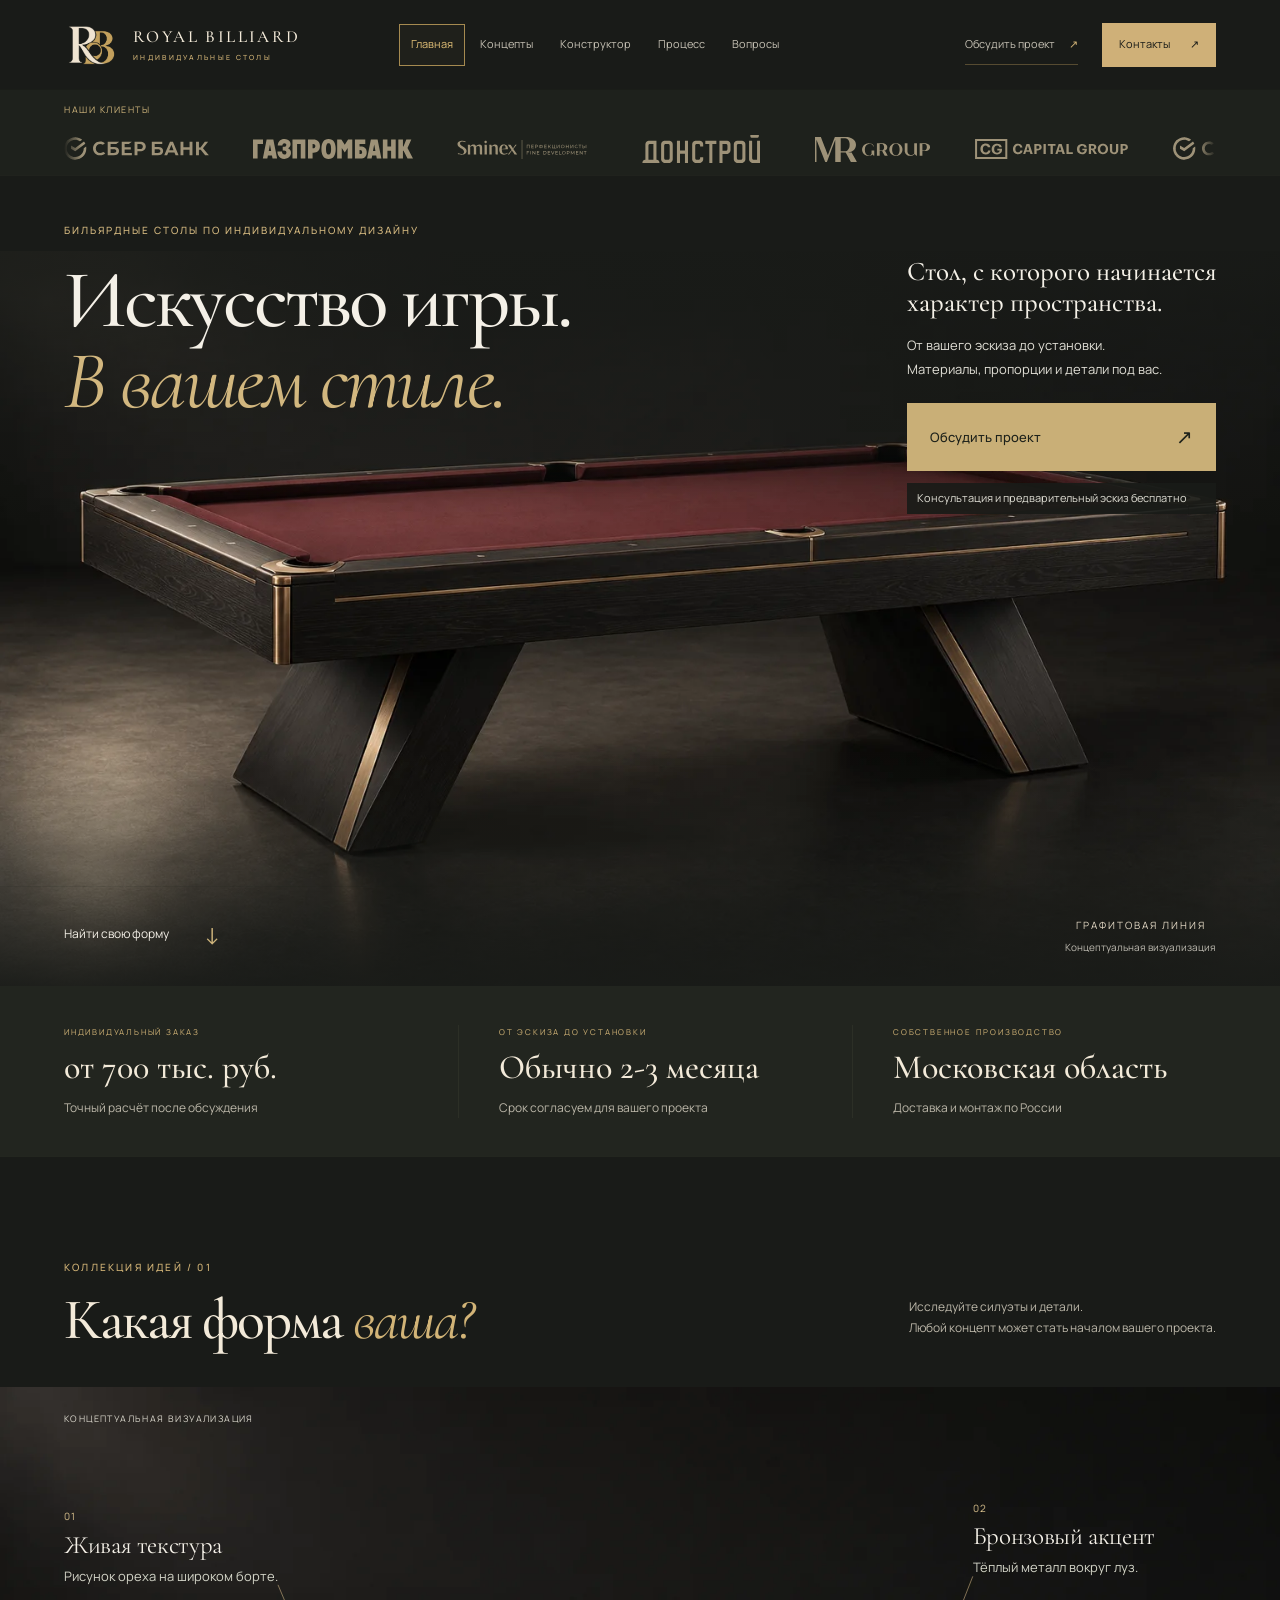
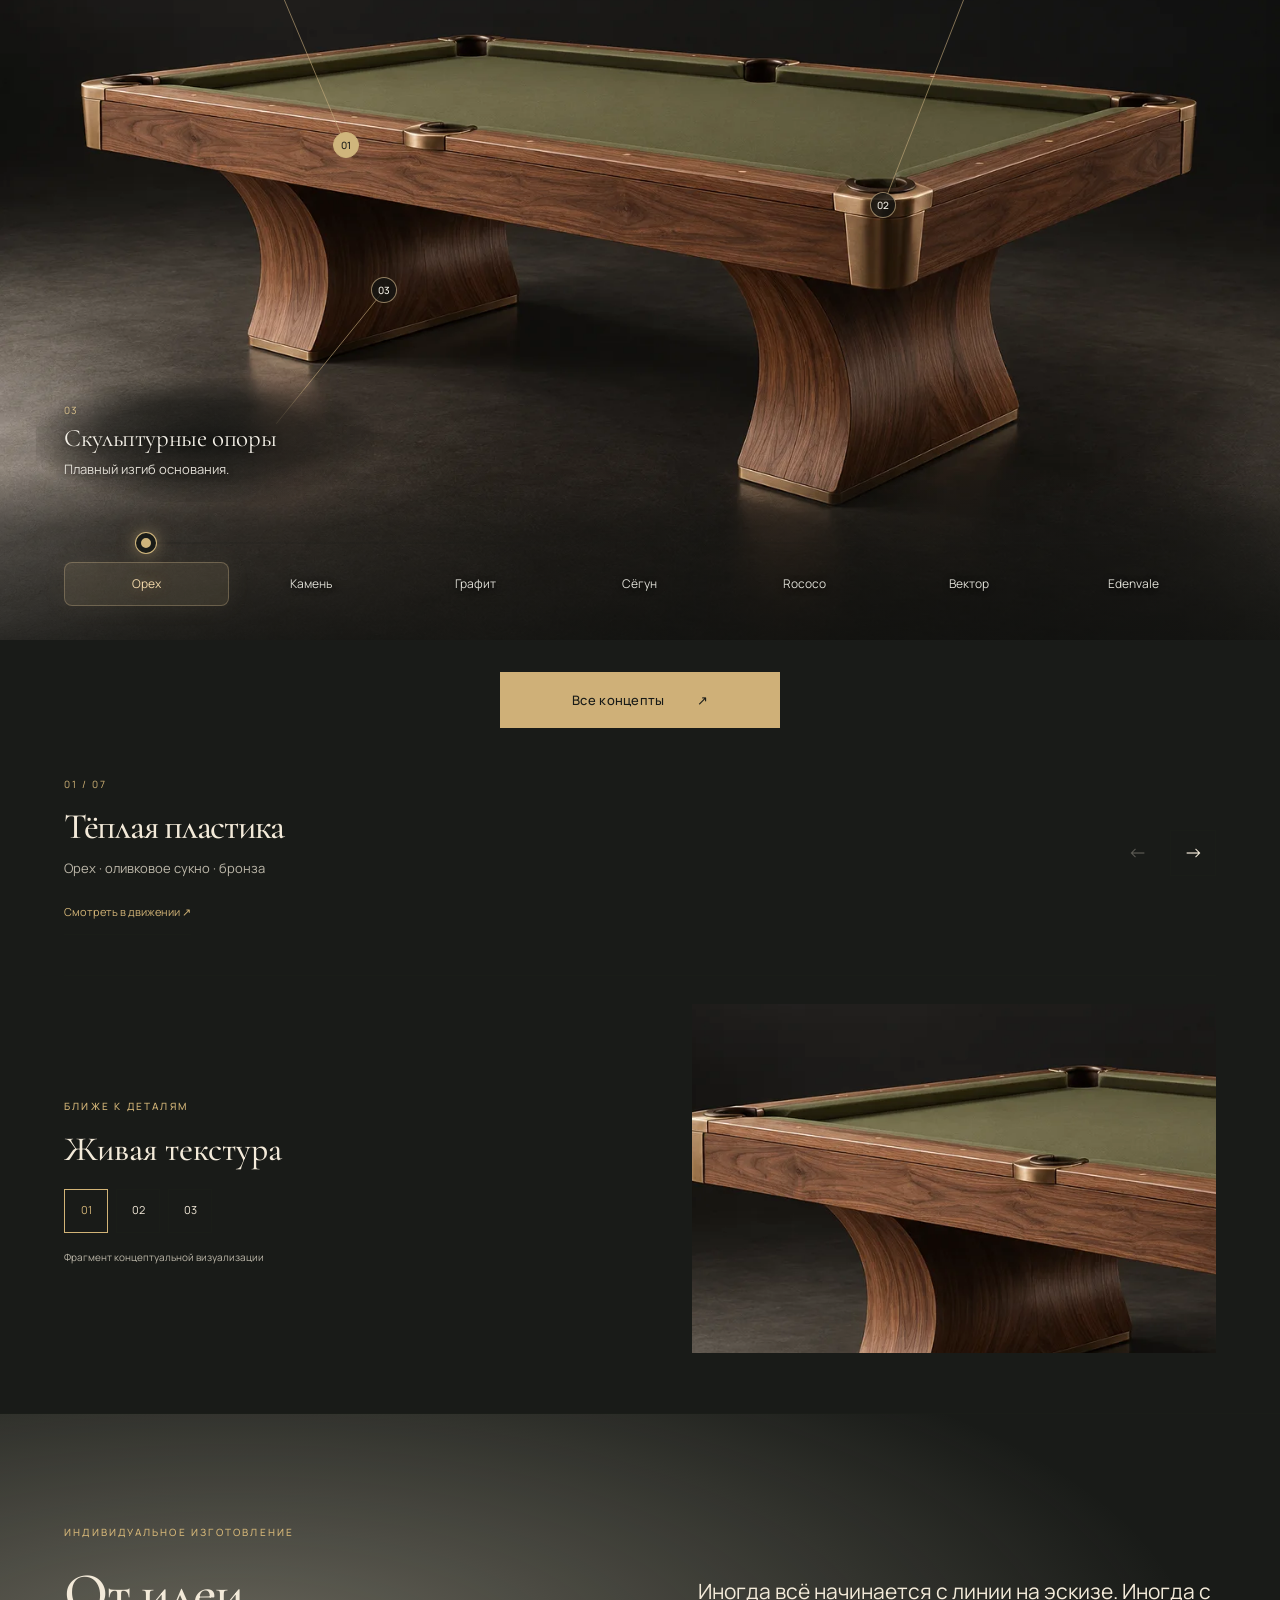
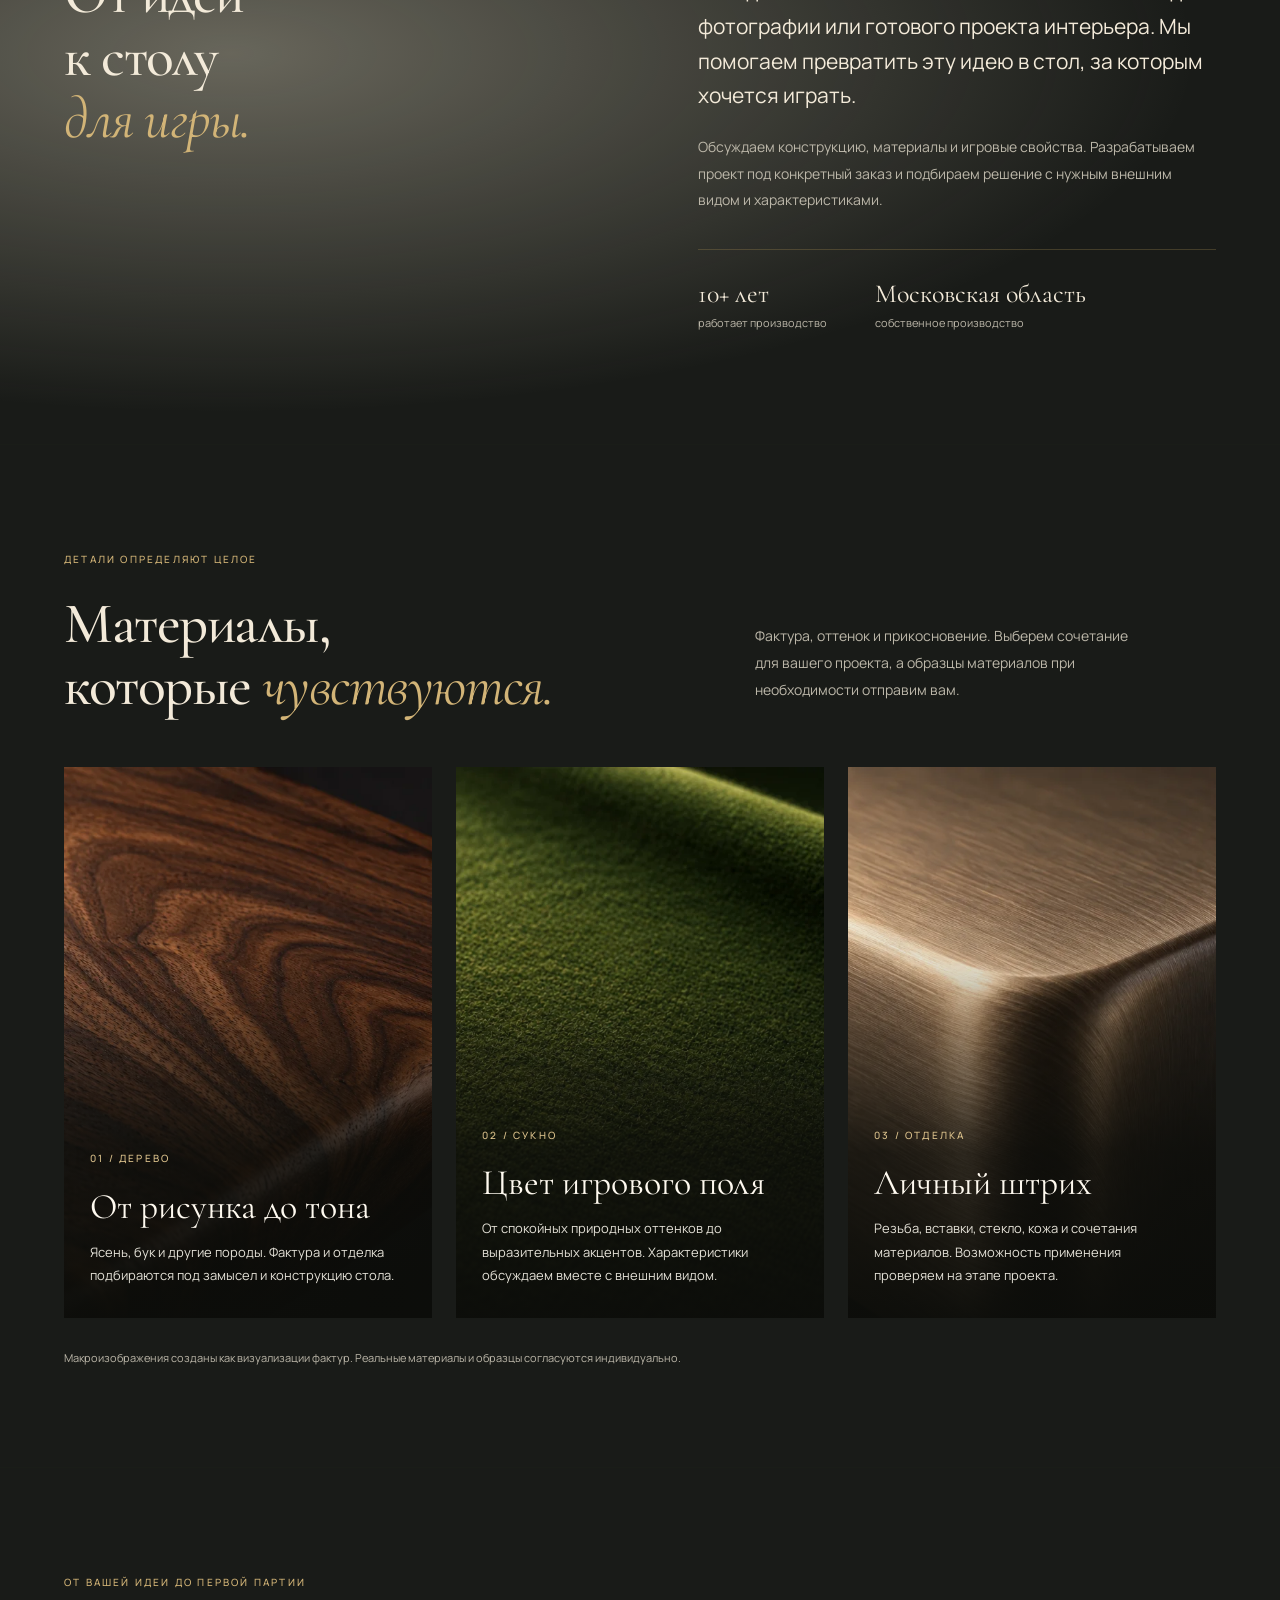
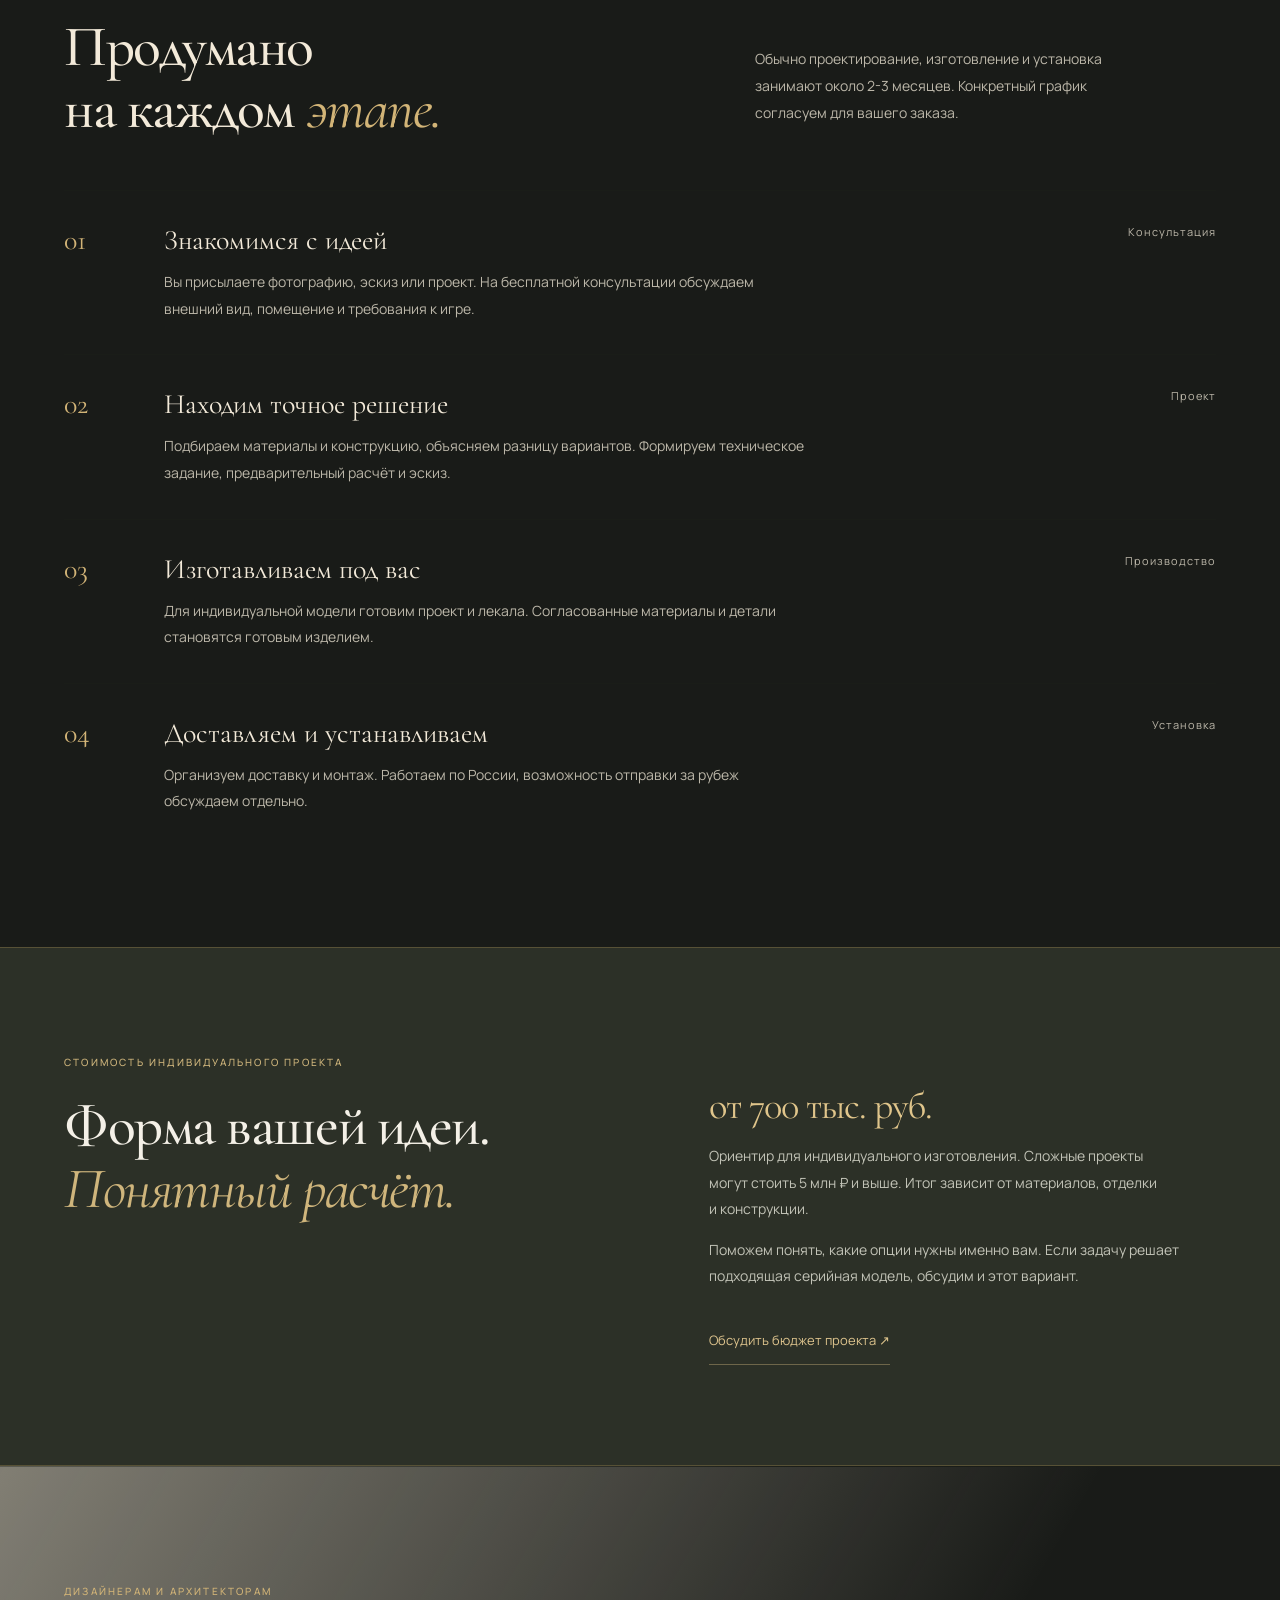
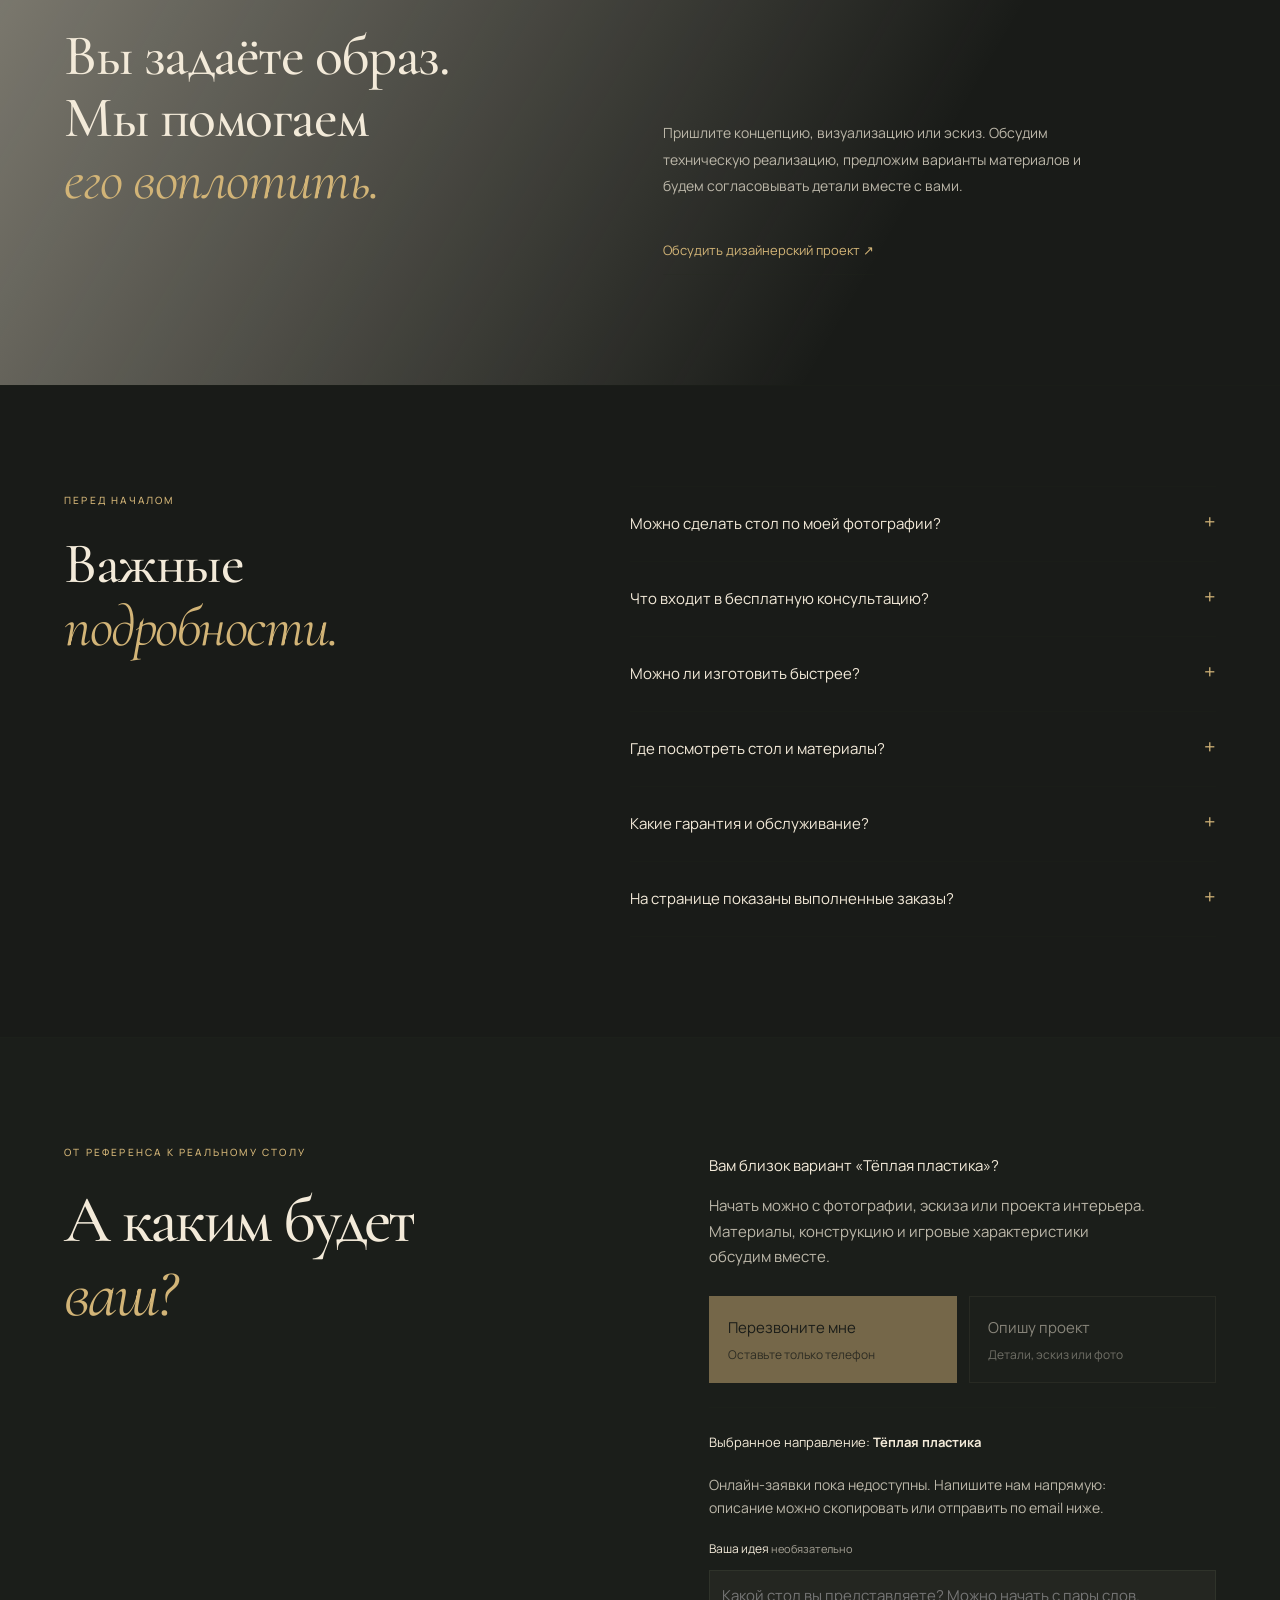
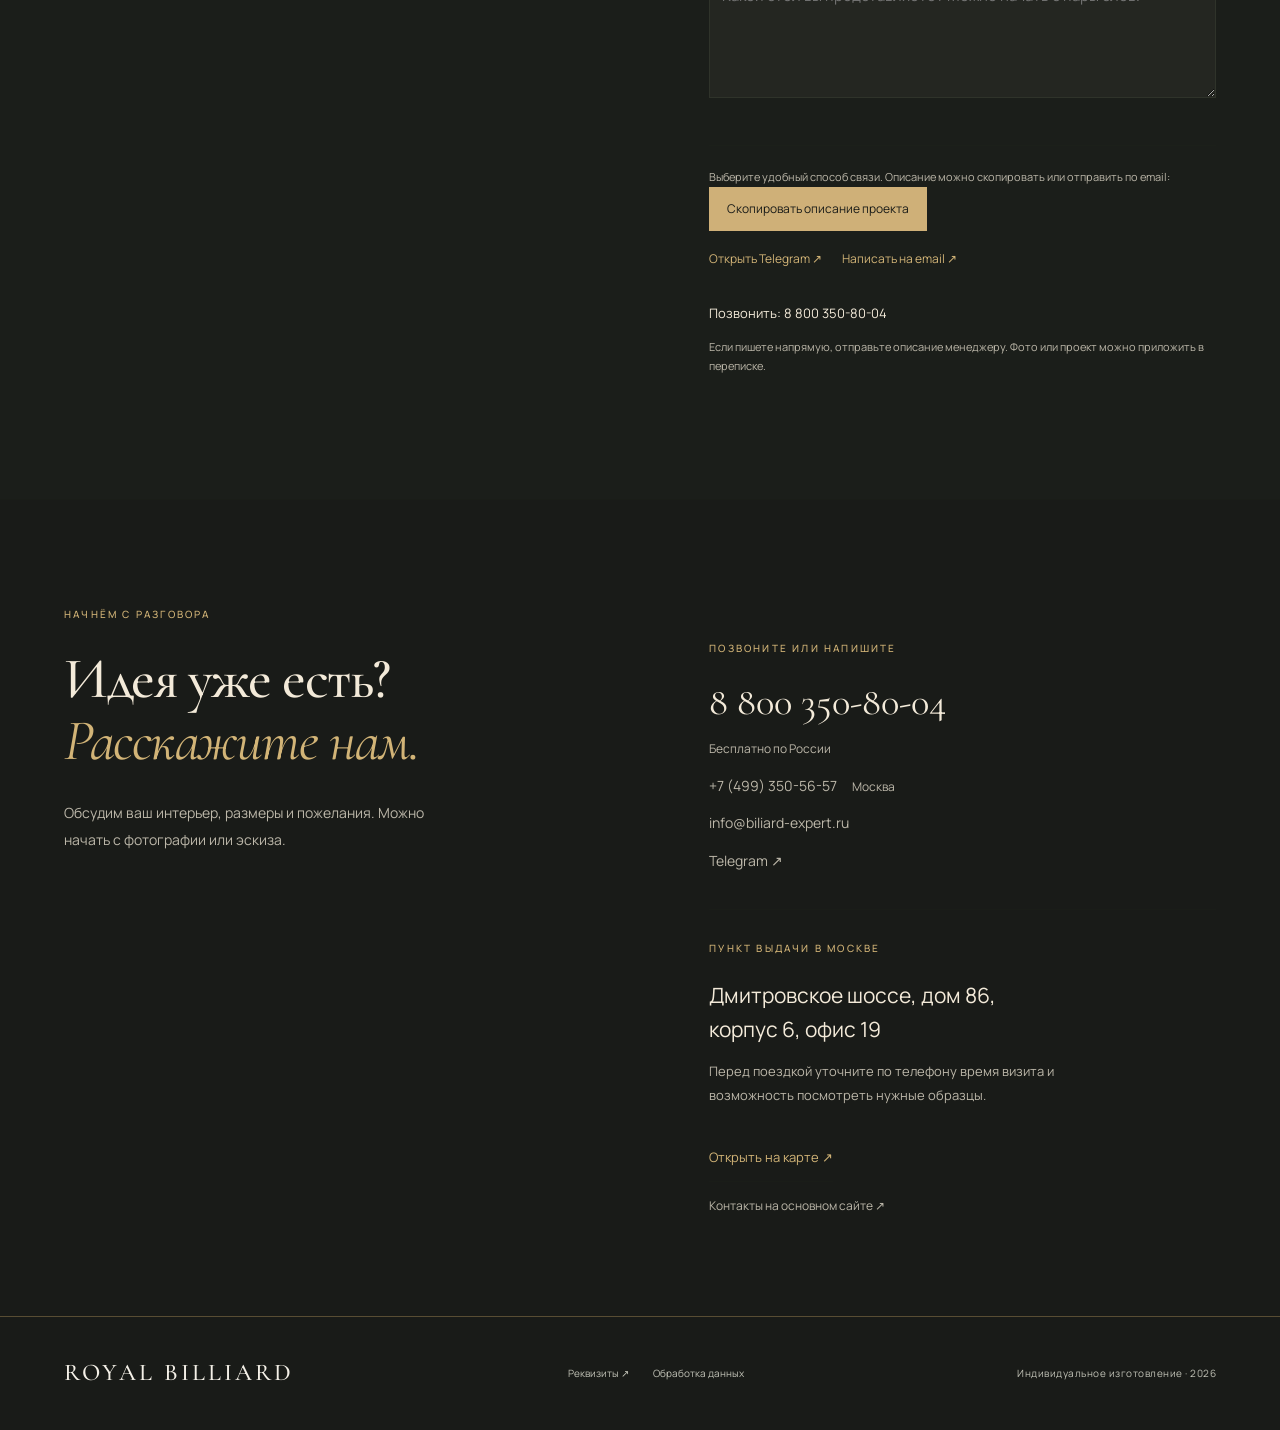
==== commit 3de4310d: "Publish Royal Billiard dark gold identity" ====
--- a/index.html
+++ b/index.html
@@ -1,8 +1,8 @@
 <!doctype html>
 <html lang="ru">
-<head><meta charset="utf-8"><meta name="viewport" content="width=device-width,initial-scale=1"><meta name="description" content="Бильярдные столы по индивидуальному дизайну. Разработка проекта, подбор материалов, изготовление и установка. Бильярд Эксперт."><meta name="robots" content="noindex,nofollow"><meta name="theme-color" content="#151614"><title>Бильярд Эксперт · Индивидуальная форма</title><link rel="preload" href="assets/fonts/cormorant-garamond-latin-cyrillic.woff2" as="font" type="font/woff2" crossorigin><link rel="preload" href="assets/fonts/manrope-latin-cyrillic.woff2" as="font" type="font/woff2" crossorigin><link rel="stylesheet" href="style.css?v=20261102-active-frame"><script src="attribution.js?v=20261101-leads"></script><script defer src="analytics.js"></script><script defer src="navigation.js?v=20261101"></script></head>
+<head><meta charset="utf-8"><meta name="viewport" content="width=device-width,initial-scale=1"><meta name="description" content="Бильярдные столы по индивидуальному дизайну. Разработка проекта, подбор материалов, изготовление и установка. Royal Billiard."><meta name="robots" content="noindex,nofollow"><meta name="theme-color" content="#191b18"><title>Royal Billiard · Индивидуальная форма</title><link rel="preload" href="assets/fonts/cormorant-garamond-latin-cyrillic.woff2" as="font" type="font/woff2" crossorigin><link rel="preload" href="assets/fonts/manrope-latin-cyrillic.woff2" as="font" type="font/woff2" crossorigin><link rel="stylesheet" href="style.css?v=20261103-royal-dark"><script src="attribution.js?v=20261101-leads"></script><script defer src="analytics.js"></script><script defer src="navigation.js?v=20261101"></script><link rel="icon" type="image/webp" href="assets/royal-billiard-mark-dark.webp"></head>
 <body class="home-page"><a class="skip-link" href="#showcase">Перейти к столам</a>
-<header><a class="brand" href="index.html">БИЛЬЯРД<span>ЭКСПЕРТ</span></a><nav class="header-note" aria-label="Основная навигация"><a href="index.html">Главная</a><a href="concepts.html">Концепты</a><a href="configurator.html">Конструктор</a><a href="index.html#process">Процесс</a><a href="index.html#questions">Вопросы</a></nav><a class="header-link" data-entry="header" href="index.html#idea">Обсудить проект <span>↗︎</span></a><a class="contact-button" href="index.html#contacts">Контакты <span>↗︎</span></a></header>
+<header><a class="brand" href="index.html" aria-label="Royal Billiard - главная"><img class="brand-mark" src="assets/royal-billiard-mark-dark.webp" width="64" height="58" alt=""><span class="brand-wordmark">ROYAL BILLIARD<small>ИНДИВИДУАЛЬНЫЕ СТОЛЫ</small></span></a><nav class="header-note" aria-label="Основная навигация"><a href="index.html">Главная</a><a href="concepts.html">Концепты</a><a href="configurator.html">Конструктор</a><a href="index.html#process">Процесс</a><a href="index.html#questions">Вопросы</a></nav><a class="header-link" data-entry="header" href="index.html#idea">Обсудить проект <span>↗︎</span></a><a class="contact-button" href="index.html#contacts">Контакты <span>↗︎</span></a></header>
 <main id="top">
 <section class="company-strip" aria-label="Наши клиенты">
 <div class="company-prospects"><div class="company-strip-heading"><div><span class="company-label">НАШИ КЛИЕНТЫ</span></div></div><div class="company-window"><div class="company-track"><div class="company-set"><span class="company-mark mark-sber" role="img" aria-label="Сбер"></span><span class="company-mark mark-gazprombank" role="img" aria-label="Газпромбанк"></span><span class="company-mark mark-sminex" role="img" aria-label="Sminex"></span><span class="company-mark mark-donstroy" role="img" aria-label="Донстрой"></span><span class="company-mark mark-mr-group" role="img" aria-label="MR Group"></span><span class="company-mark mark-capital-group" role="img" aria-label="Capital Group"></span></div><div class="company-set company-duplicate" aria-hidden="true"><span class="company-mark mark-sber"></span><span class="company-mark mark-gazprombank"></span><span class="company-mark mark-sminex"></span><span class="company-mark mark-donstroy"></span><span class="company-mark mark-mr-group"></span><span class="company-mark mark-capital-group"></span></div></div></div></div>
@@ -41,4 +41,4 @@
 <div id="project-fields" hidden><div class="form-row"><div><label for="lead-name">Имя <span class="field-optional">необязательно</span></label><input id="lead-name" name="name" autocomplete="name" maxlength="100"></div><div><label for="lead-city">Город <span class="field-optional">необязательно</span></label><input id="lead-city" name="city" autocomplete="address-level2" maxlength="150"></div></div><label for="lead-date">Желаемый срок <span class="field-optional">необязательно</span></label><input id="lead-date" name="desiredDate" maxlength="80" placeholder="Например, к завершению ремонта весной"><label class="file-drop" for="lead-files"><span>Добавить фотографии или проект <b>+</b></span><small>Необязательно. JPEG, PNG, WebP или PDF. До 5 файлов, каждый до 10 МБ, вместе до 15 МБ.</small></label><input id="lead-files" type="file" multiple accept=".jpg,.jpeg,.png,.webp,.pdf" aria-describedby="file-help"><p id="file-help" class="sr-only">Можно выбрать несколько файлов и удалить лишние перед отправкой. Общий размер не больше 15 МБ.</p><ul id="file-list" class="file-list"></ul></div>
 <label class="consent"><input id="lead-consent" type="checkbox" required aria-describedby="consent-error"><span>Согласен на обработку данных и передачу заявки менеджеру для ответа. * <a href="privacy.html" target="_blank" rel="noopener">Условия обработки</a></span></label><p id="consent-error" class="field-error" hidden></p>
 <button class="submit-inquiry" type="submit" disabled>Жду звонка ↗︎</button><p id="inquiry-status" role="status" aria-live="polite"></p><p class="inquiry-footnote">Без регистрации. Консультация и предварительный эскиз бесплатны.</p></form><div class="alternative-contact"><small>Выберите удобный способ связи. Описание можно скопировать или отправить по email:</small><button id="copy-project" class="copy-button" type="button">Скопировать описание проекта</button><p id="copy-status" role="status"></p><textarea id="copy-fallback" aria-label="Описание для ручного копирования" rows="5" readonly hidden></textarea><div class="contact-actions"><a href="https://t.me/biliard_expert" target="_blank" rel="noopener" class="telegram-link">Открыть Telegram ↗︎</a><a id="project-email" href="mailto:info@biliard-expert.ru">Написать на email ↗︎</a></div><a class="inquiry-phone" href="tel:88003508004">Позвонить: 8 800 350-80-04</a><small>Если пишете напрямую, отправьте описание менеджеру. Фото или проект можно приложить в переписке.</small></div></div></div></section>
-<section class="contact-strip section" id="contacts"><div><span class="eyebrow">НАЧНЁМ С РАЗГОВОРА</span><h2>Идея уже есть?<br><em>Расскажите нам.</em></h2><p class="contact-intro">Обсудим ваш интерьер, размеры и пожелания. Можно начать с фотографии или эскиза.</p></div><div class="contact-details"><div class="contact-group"><span class="eyebrow">ПОЗВОНИТЕ ИЛИ НАПИШИТЕ</span><a href="tel:88003508004" class="phone">8 800 350-80-04</a><small>Бесплатно по России</small><a href="tel:+74993505657">+7 (499) 350-56-57 <span class="contact-caption">Москва</span></a><a href="mailto:info@biliard-expert.ru">info@biliard-expert.ru</a><a href="https://t.me/biliard_expert" target="_blank" rel="noopener">Telegram ↗︎</a></div><div class="contact-group contact-location"><span class="eyebrow">ПУНКТ ВЫДАЧИ В МОСКВЕ</span><address>Дмитровское шоссе, дом 86,<br>корпус 6, офис 19</address><p>Перед поездкой уточните по телефону время визита и возможность посмотреть нужные образцы.</p><a class="text-link" href="https://yandex.ru/maps/?text=Москва%2C%20Дмитровское%20шоссе%2C%2086%2C%20корпус%206" target="_blank" rel="noopener">Открыть на карте ↗︎</a><a class="contact-source" href="https://biliard-expert.ru/contact-us/" target="_blank" rel="noopener">Контакты на основном сайте ↗︎</a></div></div></section></main><footer><span>БИЛЬЯРД ЭКСПЕРТ</span><nav class="footer-links" aria-label="Информация о компании"><a href="https://biliard-expert.ru/kartochka-organizacii" target="_blank" rel="noopener">Реквизиты ↗︎</a><a href="privacy.html">Обработка данных</a></nav><span>Индивидуальное изготовление · 2026</span></footer><script src="models.js?v=20261030-new-concepts"></script><script src="gallery-models.js"></script><script src="app.js?v=20261101-leads"></script><script src="selector-hover.js?v=20261030"></script><script src="hero-motion.js?v=20261031-autoplay"></script><script src="motion.js?v=20261101"></script><script src="inquiry.js?v=20261101-live"></script></body></html>
+<section class="contact-strip section" id="contacts"><div><span class="eyebrow">НАЧНЁМ С РАЗГОВОРА</span><h2>Идея уже есть?<br><em>Расскажите нам.</em></h2><p class="contact-intro">Обсудим ваш интерьер, размеры и пожелания. Можно начать с фотографии или эскиза.</p></div><div class="contact-details"><div class="contact-group"><span class="eyebrow">ПОЗВОНИТЕ ИЛИ НАПИШИТЕ</span><a href="tel:88003508004" class="phone">8 800 350-80-04</a><small>Бесплатно по России</small><a href="tel:+74993505657">+7 (499) 350-56-57 <span class="contact-caption">Москва</span></a><a href="mailto:info@biliard-expert.ru">info@biliard-expert.ru</a><a href="https://t.me/biliard_expert" target="_blank" rel="noopener">Telegram ↗︎</a></div><div class="contact-group contact-location"><span class="eyebrow">ПУНКТ ВЫДАЧИ В МОСКВЕ</span><address>Дмитровское шоссе, дом 86,<br>корпус 6, офис 19</address><p>Перед поездкой уточните по телефону время визита и возможность посмотреть нужные образцы.</p><a class="text-link" href="https://yandex.ru/maps/?text=Москва%2C%20Дмитровское%20шоссе%2C%2086%2C%20корпус%206" target="_blank" rel="noopener">Открыть на карте ↗︎</a><a class="contact-source" href="https://biliard-expert.ru/contact-us/" target="_blank" rel="noopener">Контакты на основном сайте ↗︎</a></div></div></section></main><footer><span class="footer-brand">ROYAL BILLIARD</span><nav class="footer-links" aria-label="Информация о компании"><a href="https://biliard-expert.ru/kartochka-organizacii" target="_blank" rel="noopener">Реквизиты ↗︎</a><a href="privacy.html">Обработка данных</a></nav><span>Индивидуальное изготовление · 2026</span></footer><script src="models.js?v=20261030-new-concepts"></script><script src="gallery-models.js"></script><script src="app.js?v=20261103-royal-dark"></script><script src="selector-hover.js?v=20261030"></script><script src="hero-motion.js?v=20261031-autoplay"></script><script src="motion.js?v=20261101"></script><script src="inquiry.js?v=20261101-live"></script></body></html>
--- a/style.css
+++ b/style.css
@@ -865,3 +865,307 @@
 @media(max-width:700px){.home-page header{flex-wrap:wrap;gap:8px}.home-page header .brand{margin-right:auto}.home-page header .contact-button{margin-left:0}.home-page header .header-note{order:3;flex-basis:100%;width:100%;margin:0;font-size:11px}.home-page header .header-note a{padding:8px 10px;min-height:42px}}
 
 .home-page header .header-note a:not([href="concepts.html"]){display:inline-flex}
+
+/* Royal Billiard: warm charcoal and antique gold. */
+:root{
+  color-scheme:dark;
+  --bg:#191b18;
+  --ink:#f3ead9;
+  --muted:#bcb7a9;
+  --accent:#d2b477;
+  --line:#27282026;
+  --paper:#242621;
+  --gold:#b79a5e;
+  --charcoal:#191b18;
+}
+body{background:var(--bg);color:var(--ink)}
+::selection{background:#cdb47a;color:#20221e}
+em{color:var(--accent)}
+.eyebrow{font-weight:500;letter-spacing:2.2px}
+h1,h2,h3{font-weight:500}
+a:hover{color:var(--accent)}
+
+/* The monogram has a fixed footprint so navigation never moves on load. */
+header,.home-page header,.configurator-page header{
+  background:var(--bg);
+  border-bottom:1px solid var(--line);
+  min-height:90px;
+  padding-top:14px;
+  padding-bottom:14px;
+  gap:24px;
+}
+.brand{display:inline-flex;align-items:center;gap:13px;color:var(--ink);letter-spacing:0;line-height:1.2}
+.brand:hover{color:var(--ink)}
+.brand .brand-mark{display:block;width:56px;height:56px;object-fit:contain;flex:none}
+.brand .brand-wordmark{display:block;color:inherit;font:500 17px/1.25 var(--font-display),serif;letter-spacing:2.4px;white-space:nowrap}
+.brand .brand-wordmark small{display:block;color:var(--accent);font:500 7px/1.5 var(--font-body),sans-serif;letter-spacing:2.3px;margin-top:6px}
+.home-page header .header-note{gap:3px;color:#c5c0b3;font-size:11px;scrollbar-width:none;margin:0 auto}
+.home-page header .header-note::-webkit-scrollbar{display:none}
+.home-page header .header-note a,.home-page .header-note a[href="concepts.html"]{border-radius:0;padding:10px 11px;min-height:42px;color:inherit}
+.home-page header .header-note a[aria-current]{border-color:#a58a50;color:#e1bf77;background:#b79a5e0a}
+.home-page header .header-note a:hover{background:#b79a5e10;color:var(--accent)}
+.header-link{white-space:nowrap;color:#c5c0b3;font-size:11px;border-bottom-color:#a58a5070}
+.header-link span{padding-left:12px}
+.contact-button,.hero-cta,.selector-catalog,.config-apply,.submit-inquiry,.copy-button{
+  border-radius:0;
+  background:var(--ink);
+  border-color:var(--ink);
+  color:var(--bg);
+}
+.contact-button{font-size:11px;min-height:44px;padding:11px 17px;margin-left:0;gap:20px;white-space:nowrap}
+.contact-button:hover,.selector-catalog:hover,.config-apply:hover,.submit-inquiry:hover,.copy-button:hover{
+  background:#3c4135;
+  border-color:#3c4135;
+  color:#fffaf0;
+}
+
+/* Consistent dark studio palette. */
+.cinematic-hero,.home-page .scene,.budget,footer{
+  --bg:#191b18;
+  --ink:#f4f0e7;
+  --muted:#c2c3b7;
+  --accent:#cfb57c;
+  --line:#191b182b;
+  color:var(--ink);
+  color-scheme:dark;
+}
+.cinematic-hero{background:#191b18}
+.cinematic-hero:after{background:linear-gradient(180deg,#191b18 0%,#191b18dc 12%,#191b1800 43%,#191b1800 71%,#191b18ef 100%)}
+.hero-heading em{color:#d2b77f}
+.hero-heading .eyebrow{color:#d2b77f}
+.hero-copy>p:first-child{color:#f4f0e7}
+.hero-description{color:#e1dfd6}
+.hero-cta{background:#c9af77;border-color:#c9af77;color:#1d211a;font-weight:500}
+.hero-cta:hover{background:#e0c995;color:#1d211a}
+.home-page .hero-consultation{color:#e0dfd5;background:#191b18e8;border-radius:0}
+.hero-bottom{border-top:1px solid #191b181c}
+.hero-explore:hover{color:#d2b77f}
+.home-page .cinematic-hero{height:calc(100svh - 90px)}
+.company-strip{background:#1e211c;color:#c3b393;border-bottom:1px solid #302f2324;padding-top:22px;padding-bottom:22px}
+.company-label{color:#cfb57c}
+.company-strip-heading p{color:#bcb7a9}
+.company-mark{opacity:.8}
+.project-at-a-glance{background:#22251f;color:#f3ead9;padding-top:38px;padding-bottom:38px;border-bottom:1px solid #302f231c}
+.project-at-a-glance span{color:#d2b477;letter-spacing:1.8px}
+.project-at-a-glance small{color:#bcb7a9}
+.project-at-a-glance strong{font-size:34px}
+.collection-heading{padding-top:96px;padding-bottom:36px}
+.home-page .showcase{background:#191b18}
+.home-page .scene{background:#191b18}
+.home-page .scene-note{color:#dad7cc}
+.home-page #catalog-source{color:#e1c48b}
+.home-page .scene .dot{stroke:#191b18}
+.home-page .scene .callout{color:#f4f0e7}
+.home-page .scene .callout p{color:#d3d4c7}
+.home-page .scene .callout span{color:#dbc28e}
+.home-page .scene .detail-point{color:#f4f0e7}
+.home-page .scene .detail-point[aria-pressed=true]{color:#191b18}
+.home-page .scene-slider input[type=range]::-webkit-slider-thumb{border-color:#191b18}
+.home-page .scene-slider input[type=range]::-moz-range-thumb{border-color:#191b18}
+.home-page .showcase>.selector-footer{margin:0;padding:32px var(--space);background:var(--bg)}
+.selector-catalog{font-size:13px;letter-spacing:.3px;min-height:54px;padding:16px 32px;min-width:280px}
+.home-page .showcase .controls{margin:0;padding:10px var(--space) 40px;background:var(--bg)}
+.home-page .showcase .model-info h2{color:var(--ink)}
+.home-page .showcase .model-info .number{color:var(--accent)}
+.home-page .showcase .model-info p{color:var(--muted)}
+.arrows button{border-radius:0;width:46px;height:46px}
+.arrows button:hover{background:#b79a5e15}
+#detail-crop{background-color:#191b18}
+.home-page .statement{background:radial-gradient(ellipse at 18% 38%,#ded6bf66,transparent 65%)}
+.facts{border-top-color:#a58a504d}
+.material-grid article{background:#191b18}
+.material-grid .material-card-copy .eyebrow{color:#ddc38d}
+.home-page .budget{background:#2c3027;border-color:#a58a505c}
+.home-page .budget .price{color:#e0c58b}
+.budget .text-link{color:#ddc38d;border-bottom-color:#d2b77f66}
+.designers{background:linear-gradient(120deg,#e8e0ce80,transparent 70%)}
+.section-heading h2,.collection-heading h2{margin-bottom:0}
+.text-link,.cta{color:var(--accent)}
+.idea{background:#22251f4d}
+.idea h2{font-size:clamp(44px,5.2vw,76px)}
+.idea-direct a:first-child{background:var(--ink);color:var(--bg)}
+.home-page #discuss.cta{border-color:#a58a5080;color:var(--accent)}
+
+/* Dark fields and measured selection states throughout the inquiry flow. */
+textarea,#inquiry-form input:not([type=checkbox]):not([type=file]){background:#242621;border-color:#52574640;color:#f3ead9}
+textarea:focus,#inquiry-form input:not([type=checkbox]):not([type=file]):focus{border-color:#9c8043}
+.inquiry-modes{gap:12px}
+.inquiry-modes button{background:#24262166;border-color:#797a6240;color:var(--ink);border-radius:0;padding:18px}
+.inquiry-modes button small{color:#c5c0b3;opacity:1}
+.inquiry-modes button[aria-pressed="true"]{background:#2c3027;color:#191b18;border-color:#2c3027}
+.inquiry-modes button[aria-pressed="true"] small{color:#e3d7bd}
+.inquiry-modes button:focus-visible,.callback-options summary:focus-visible{outline-color:#9c8043}
+.callback-options{border-bottom-color:var(--line)}
+.file-drop{background:#24262166;border-color:#a58a5080}
+#lead-files::file-selector-button{background:#292d25;border-color:#52574640;color:#f3ead9}
+.consent{color:#c5c0b3}
+#project-panel .field-error{color:#f0a28b}
+#project-panel input[aria-invalid="true"]{border-color:#a6422a}
+.submit-inquiry{margin-top:8px}
+.contact-location address{color:var(--ink)}
+.contact-group .phone{font-size:clamp(28px,3vw,42px)}
+
+/* The gallery reads as an editorial catalogue around dark studio images. */
+.gallery-intro{margin-top:78px}
+.gallery-intro h1{font-size:clamp(58px,7.5vw,108px)}
+.filters{padding-top:22px}
+.filters button{border:1px solid transparent;color:#c5c0b3}
+.filters button[aria-pressed=true]{background:#2c3027;border-color:#2c3027;color:#191b18}
+.filters button:hover{border-color:#a58a5066;color:var(--accent)}
+.gallery-count{color:#bcb7a9}
+.concept-card{border-bottom-color:#a58a504d}
+.concept-card img,.concept-detail-image-wrap{background:#191b18}
+.concept-detail-image-wrap{padding:0 0 16px}
+.concept-detail-image-wrap small{color:#c2c3b7;padding:0 18px}
+.concept-detail-image-wrap .concept-image-error{color:#d3d4c7}
+.concept-detail-copy .concept-material{color:#c5c0b3}
+.concept-features article{border-top-color:#a58a5066}
+.concept-card .card-link{border-bottom-color:#a58a5066}
+
+/* The configurator has a dark control panel beside a charcoal canvas. */
+.config-preview{background:#191b18;border-color:#343c3033;border-radius:0}
+.config-image-label{color:#dfc795}
+.config-preview-caption{color:#c2c3b7;border-top-color:#191b181c;background:#20241d}
+.config-model{border-radius:0;background:#242621;border-color:#52574633;color:#c5c0b3}
+.config-model img{background:#191b18;border-radius:0}
+.config-model[aria-pressed="true"]{background:#393426;border-color:#9c8043;color:#f3ead9}
+.configurator-page .config-controls{background:#242621;border-color:#52574633;border-radius:0}
+.config-presets select{background:#191b18;border-color:#52574640;color:#f3ead9;border-radius:0}
+.config-tabs{background:#22251f;border-radius:0}
+.config-tabs button{border-radius:0;color:#c5c0b3}
+.config-tabs [aria-selected="true"]{background:#2c3027;color:#191b18}
+.configurator-page .config-swatch{border-color:#5257461c;border-radius:0;background:#191b1866}
+.config-swatch:hover{background:#39342666;color:#f3ead9}
+.config-swatch[aria-pressed="true"],.configurator-page .config-swatch[aria-pressed="true"]{background:#393426;border-color:#9c8043;color:#f3ead9}
+.config-chip{border-color:#52574640}
+.config-tools button{border-radius:0;border-color:#52574640}
+.config-tools [aria-pressed="true"]{border-color:#9c8043;color:#d2b477;background:#39342666}
+.config-reset{border-bottom-color:#52574640}
+.configurator-page .config-apply{border-radius:0}
+.configurator-page .config-stage{border:1px solid #343c3033}
+.configurator-page .config-preview{border:0}
+.configurator-page .config-heading h1{font-size:38px}
+
+footer{
+  max-width:none;
+  margin:0;
+  padding:42px max(var(--space),calc((100vw - var(--measure)) / 2 + var(--space)));
+  background:#191b18;
+  border-top:1px solid #b79a5e66;
+  color:#c2c3b7;
+  align-items:center;
+  gap:32px;
+  letter-spacing:.5px;
+}
+footer .brand{color:#f4f0e7}
+footer .brand .brand-wordmark{font-size:15px}
+footer .brand .brand-wordmark small{color:#cfb57c}
+footer .brand .brand-mark{width:58px;height:58px}
+footer .footer-links{gap:24px;font-size:10px}
+footer .footer-brand{font:500 24px/1.2 var(--font-display),serif;letter-spacing:3px;color:#f4f0e7}
+footer a:hover{color:#ddc38d}
+.home-page>main.section{max-width:1050px;padding-top:70px;padding-bottom:90px}
+.home-page>main.section h1{font-size:clamp(52px,6vw,80px);margin-bottom:40px}
+.home-page>main.section h2{font-size:34px;margin-top:42px;margin-bottom:16px;letter-spacing:-.02em}
+.home-page>main.section p{max-width:790px}
+.home-page>main.section p a{color:var(--accent);text-decoration:underline;text-underline-offset:3px}
+
+@media(min-width:1101px) and (max-width:1250px){
+  .home-page header{gap:18px;padding-left:32px;padding-right:32px}
+  .home-page header .header-note a{padding-left:8px;padding-right:8px}
+  .brand .brand-wordmark{font-size:15px;letter-spacing:1.6px}
+  .header-link{font-size:10px}
+}
+@media(max-width:1100px){
+  .home-page header{gap:18px}
+  .home-page header .header-link{display:none}
+  .home-page header .header-note{font-size:10px;margin-left:auto;margin-right:0}
+  .home-page header .header-note a{padding:9px 8px}
+  .brand .brand-wordmark{font-size:15px;letter-spacing:1.5px}
+}
+@media(max-width:900px){
+  header,.home-page header,.configurator-page header{flex-wrap:wrap;padding:12px 24px;gap:8px 16px}
+  .home-page header .brand{margin-right:auto}
+  .home-page header .header-note{order:3;flex-basis:100%;width:100%;font-size:11px;margin:0;border-top:1px solid #27282014;padding-top:4px}
+  .home-page header .header-note a{flex:1;min-height:40px;padding:8px 10px}
+  .home-page .cinematic-hero{height:calc(100svh - 126px)}
+  .contact-button{margin-left:0}
+  .configurator-page .configurator{padding-left:24px;padding-right:24px}
+}
+@media(max-width:700px){
+  :root{--space:24px}
+  header,.home-page header,.configurator-page header{min-height:0;padding:12px 20px 8px;gap:8px 12px}
+  .brand{gap:10px}
+  .brand .brand-mark{width:46px;height:46px}
+  .brand .brand-wordmark{font-size:15px;letter-spacing:1.6px}
+  .brand .brand-wordmark small{font-size:6px;letter-spacing:1.6px;margin-top:4px}
+  .home-page header .contact-button{min-height:38px;padding:9px 12px;font-size:10px;gap:12px;margin:0}
+  .home-page header .header-note{font-size:10px;padding-top:4px;gap:2px}
+  .home-page header .header-note a{min-height:38px;padding:8px 9px}
+  .home-page .cinematic-hero{height:auto;min-height:0}
+  .home-page .hero-heading{padding-top:38px}
+  .hero-heading h1{font-size:clamp(49px,12.5vw,78px)}
+  .hero-copy>p:first-child{color:#e1dfd6}
+  .home-page .hero-consultation{background:none;color:#d7d6ca}
+  .hero-bottom{border-top:0;padding-top:0}
+  .hero-caption{border-top-color:#191b182b}
+  .project-at-a-glance{padding-top:28px;padding-bottom:28px}
+  .project-at-a-glance strong{font-size:29px}
+  .collection-heading{padding-top:54px;padding-bottom:25px}
+  .home-page .showcase{background:var(--bg)}
+  .home-page .scene{--bg:#191b18;--ink:#f3ead9;--muted:#bcb7a9;--accent:#d2b477;--line:#27282026;background:var(--bg);color-scheme:dark}
+  .home-page .scene .images{background:#191b18}
+  .home-page .scene .callout{color:#f3ead9}
+  .home-page .scene .callout p{color:#bcb7a9}
+  .home-page .scene .callout span{color:#d2b477}
+  .home-page .scene-slider{--accent:#cfb57c;--line:#191b182b}
+  .home-page .scene-slider::before{background:#191b18;inset:0 -4.35% -4px}
+  .home-page .scene .detail-point[aria-pressed=true]{background:none}
+  .home-page .scene .detail-point[aria-pressed=true]:before{background:#cfb57c;border-color:#cfb57c}
+  .home-page .scene{padding-top:calc(67% + 108px)}
+  .home-page .showcase>.selector-footer{padding:18px var(--space) 22px}
+  .home-page .showcase .controls{padding:0 var(--space) 30px}
+  .selector-catalog{width:100%;min-width:0;min-height:52px;font-size:13px}
+  .idea{background:transparent}
+  .inquiry-modes{gap:8px}
+  .inquiry-modes button{padding:15px 12px}
+  .configurator-page .configurator{padding:10px 12px 8px}
+  .configurator-page .config-heading h1{font-size:27px}
+  .configurator-page .config-controls{padding:10px}
+  .configurator-page .config-model{font-size:9px}
+  .config-preview{box-shadow:0 10px 22px #191b18}
+  .configurator-page .config-preview{box-shadow:none}
+  footer{padding:30px var(--space);gap:24px;align-items:center;justify-content:space-between}
+  footer .brand .brand-mark{width:50px;height:50px}
+  footer .brand .brand-wordmark{font-size:14px}
+  footer .footer-links{gap:20px}
+  footer>span{font-size:9px;max-width:140px}
+  footer .footer-brand{font-size:21px;max-width:none}
+  .home-page>main.section{padding-top:40px;padding-bottom:55px}
+  .home-page>main.section h2{font-size:30px;margin-top:32px}
+}
+
+@media(max-width:420px){
+  .home-page header{padding-left:14px;padding-right:14px;gap:8px}
+  .home-page header .brand{gap:7px;min-width:0}
+  .brand .brand-mark{width:38px;height:38px}
+  .brand .brand-wordmark{font-size:13px;letter-spacing:1.2px}
+  .brand .brand-wordmark small{font-size:5px;letter-spacing:1.1px}
+  .home-page header .contact-button{padding:8px 10px;gap:5px;font-size:9px}
+  .home-page header .contact-button span{display:none}
+  .home-page header .header-note a{padding-left:5px;padding-right:5px;font-size:9px}
+}
+
+.home-page .showcase .detail-study{background:var(--bg);color:var(--ink)}
+.home-page .inquiry-footnote{color:var(--muted)}
+.home-page .showcase{background:var(--bg)}
+
+/* Gold actions and selected states on the unified dark surface. */
+.contact-button,.selector-catalog,.config-apply,.submit-inquiry,.copy-button,.idea-direct a:first-child{background:#cfb078;border-color:#cfb078;color:#191b18}
+.contact-button:hover,.selector-catalog:hover,.config-apply:hover,.submit-inquiry:hover,.copy-button:hover{background:#e4c791;border-color:#e4c791;color:#191b18}
+.inquiry-modes button[aria-pressed="true"],.filters button[aria-pressed=true],.config-tabs [aria-selected="true"]{background:#cfb078;border-color:#cfb078;color:#191b18}
+.inquiry-modes button[aria-pressed="true"] small{color:#35362d}
+.company-mark{color:#c3b393;opacity:.78}
+.project-at-a-glance{border-top:1px solid var(--line)}
+.home-page header .header-note{border-top-color:var(--line)}
+.config-swatch:hover,.config-swatch[aria-pressed="true"],.configurator-page .config-swatch[aria-pressed="true"]{color:#f3ead9}
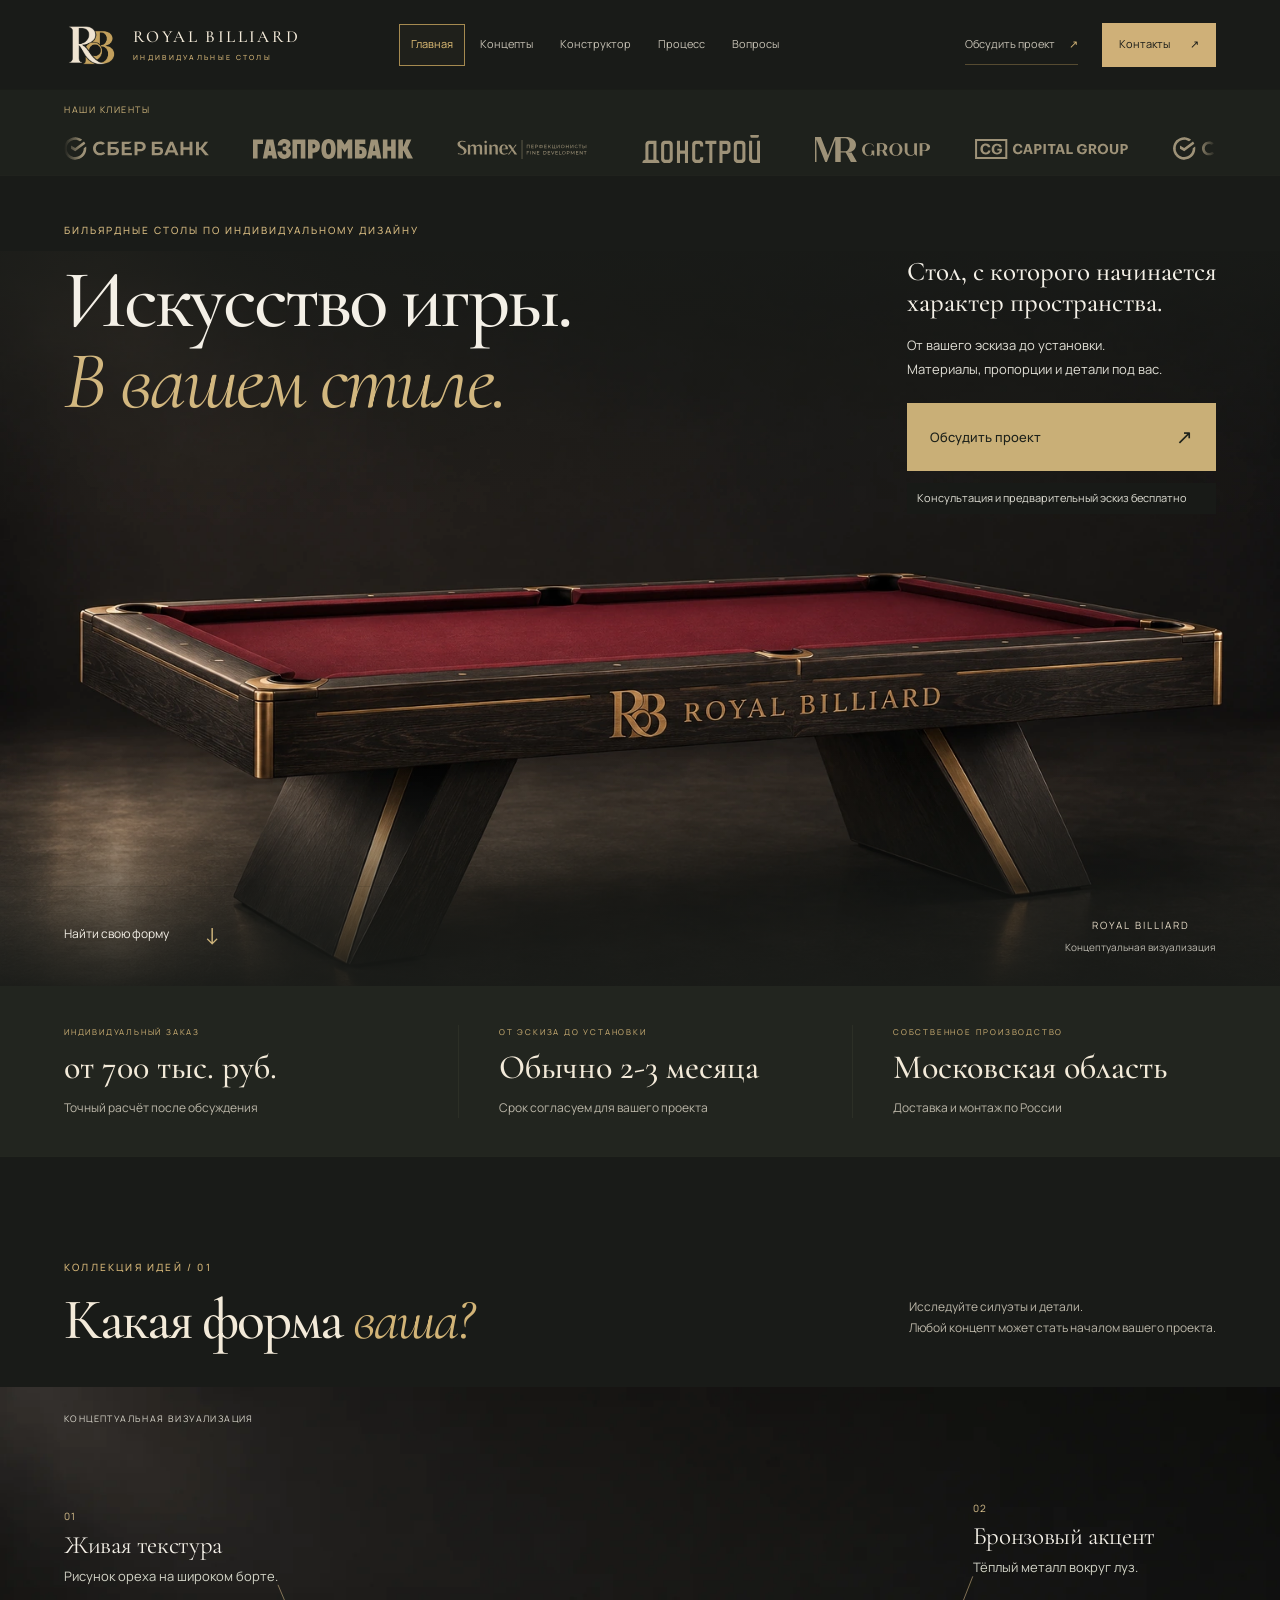
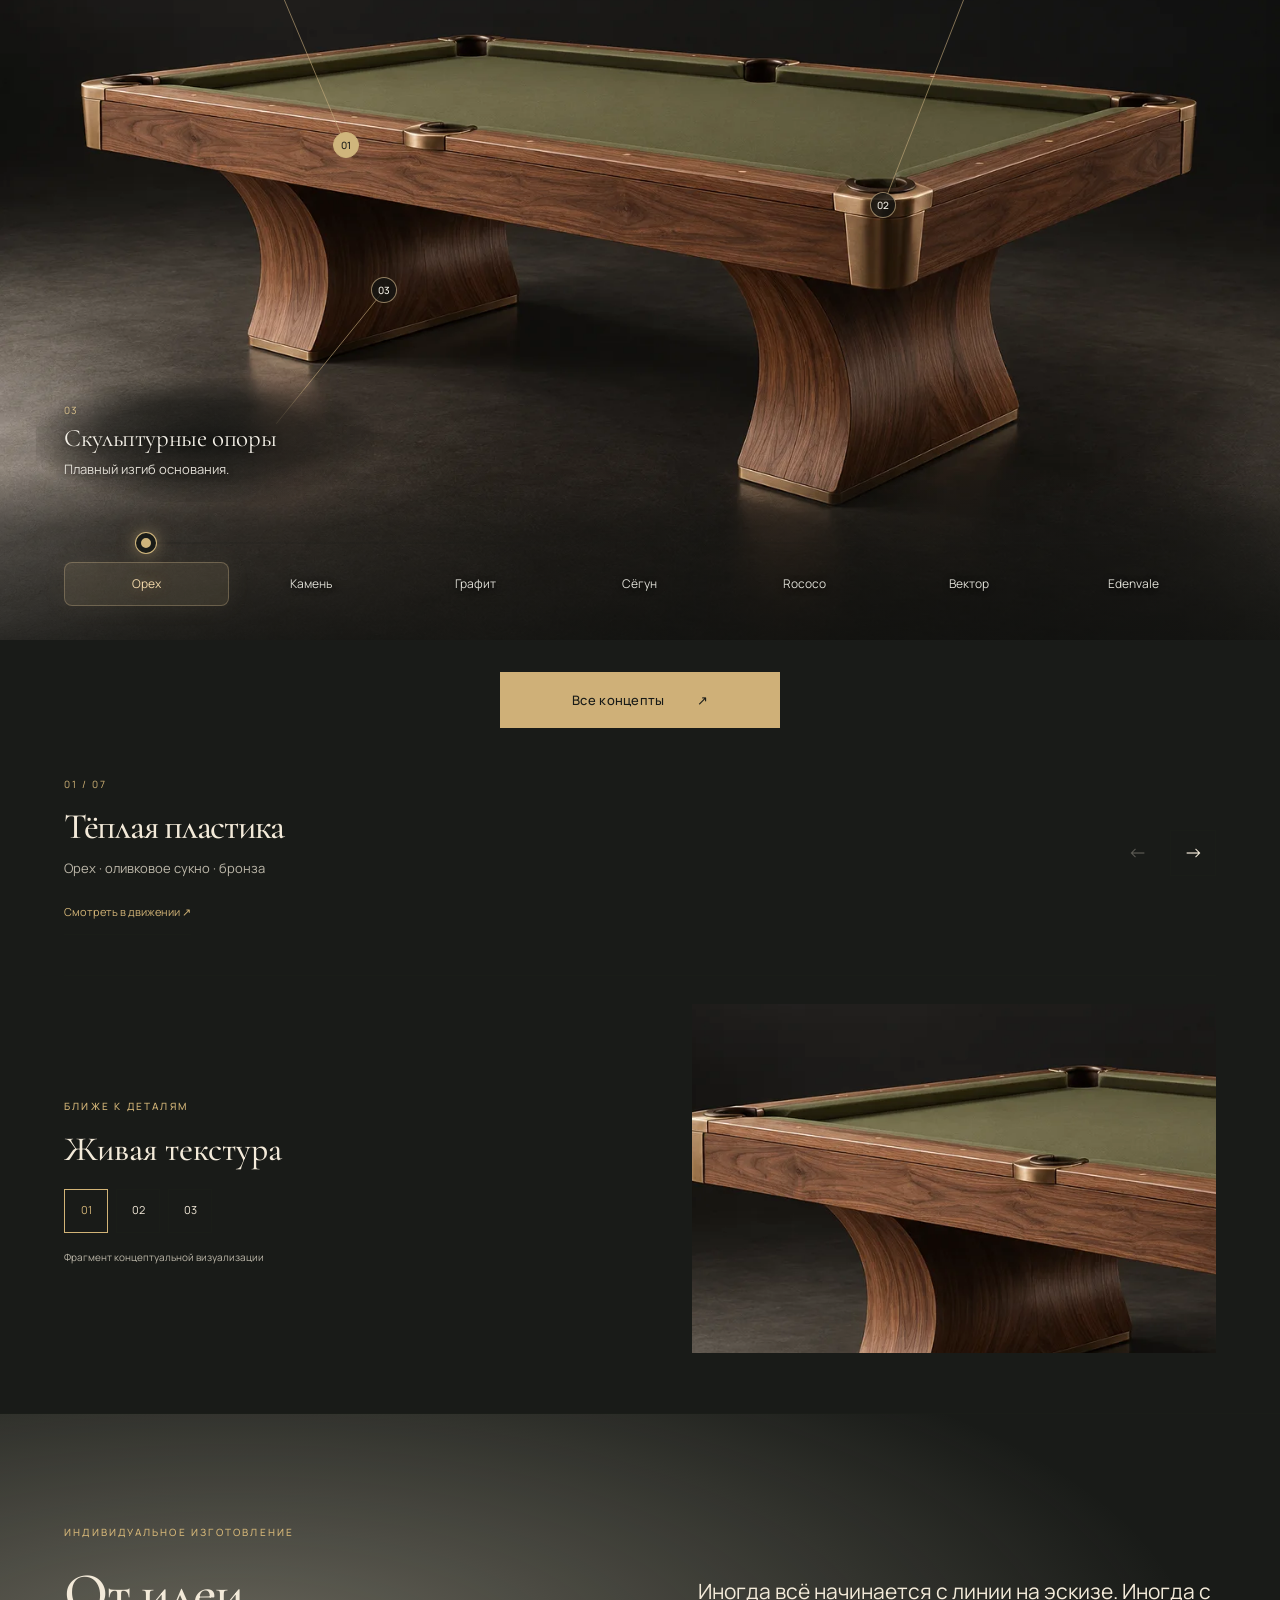
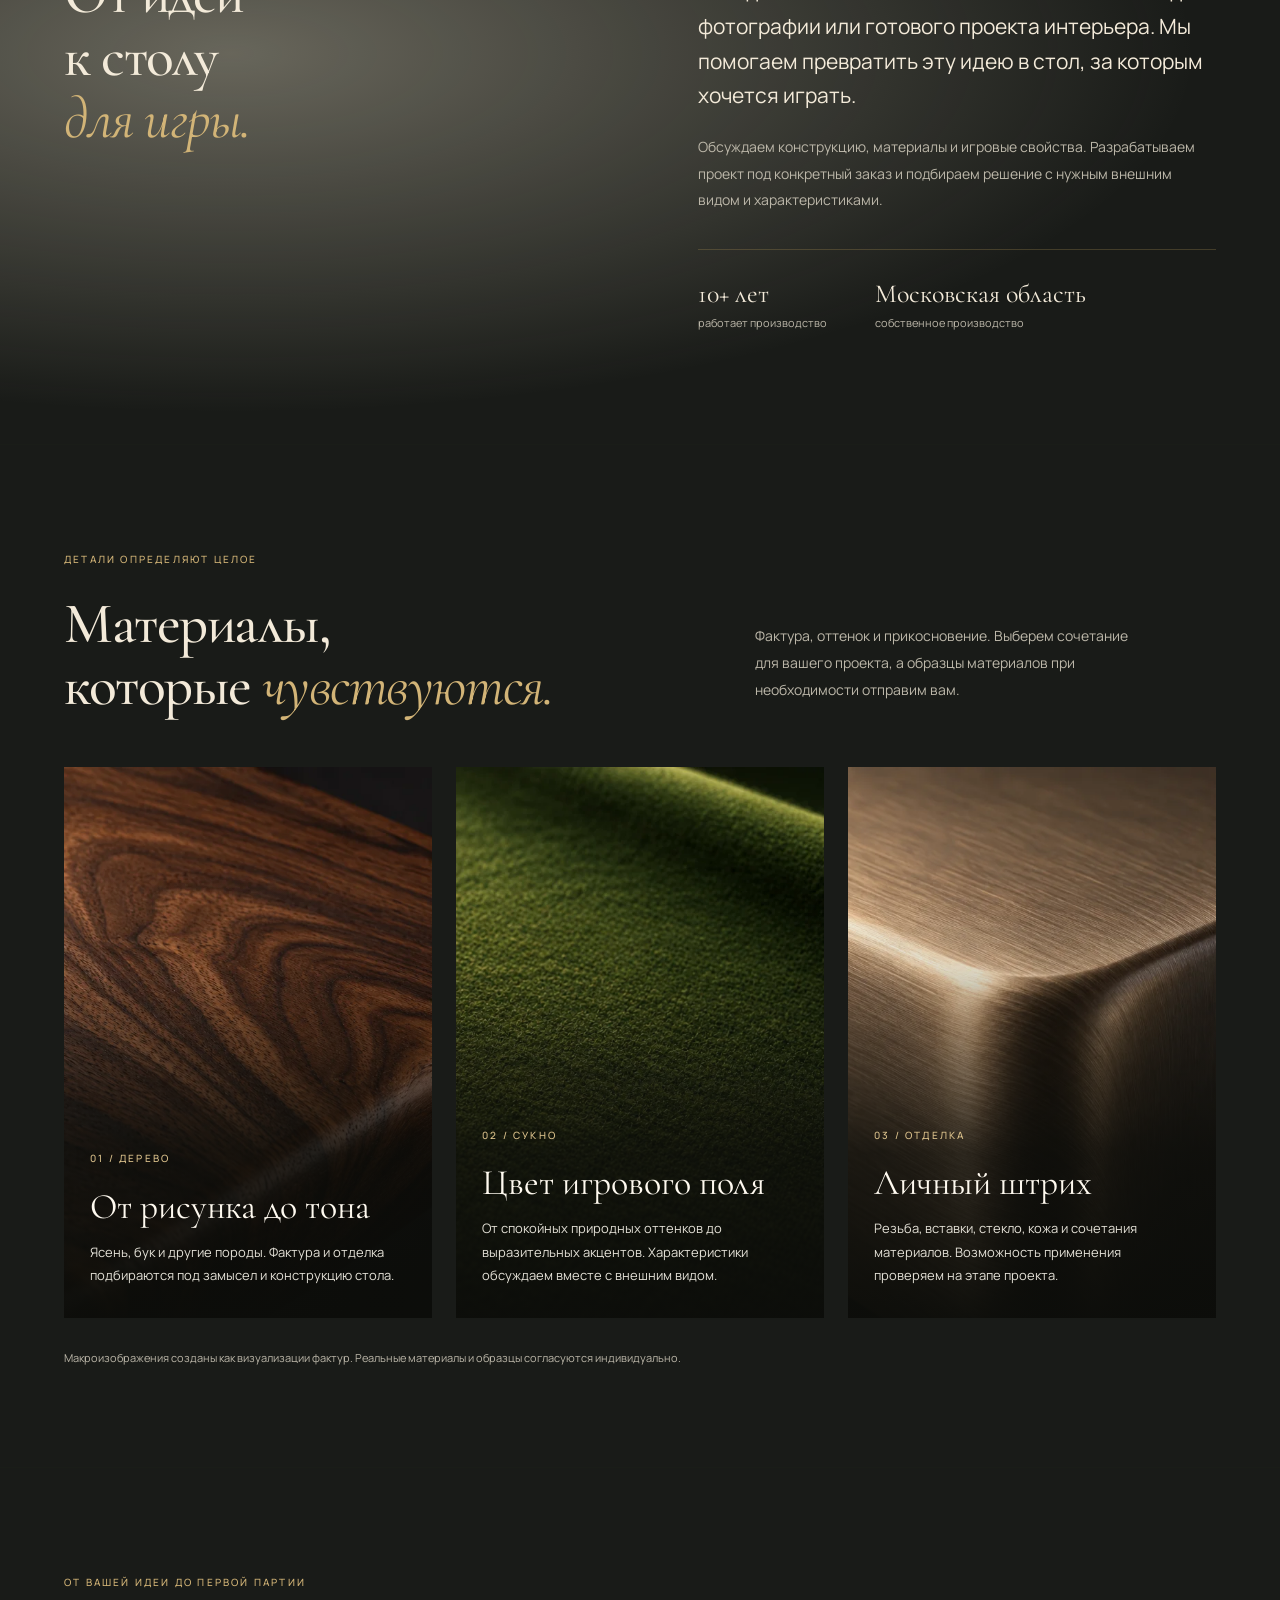
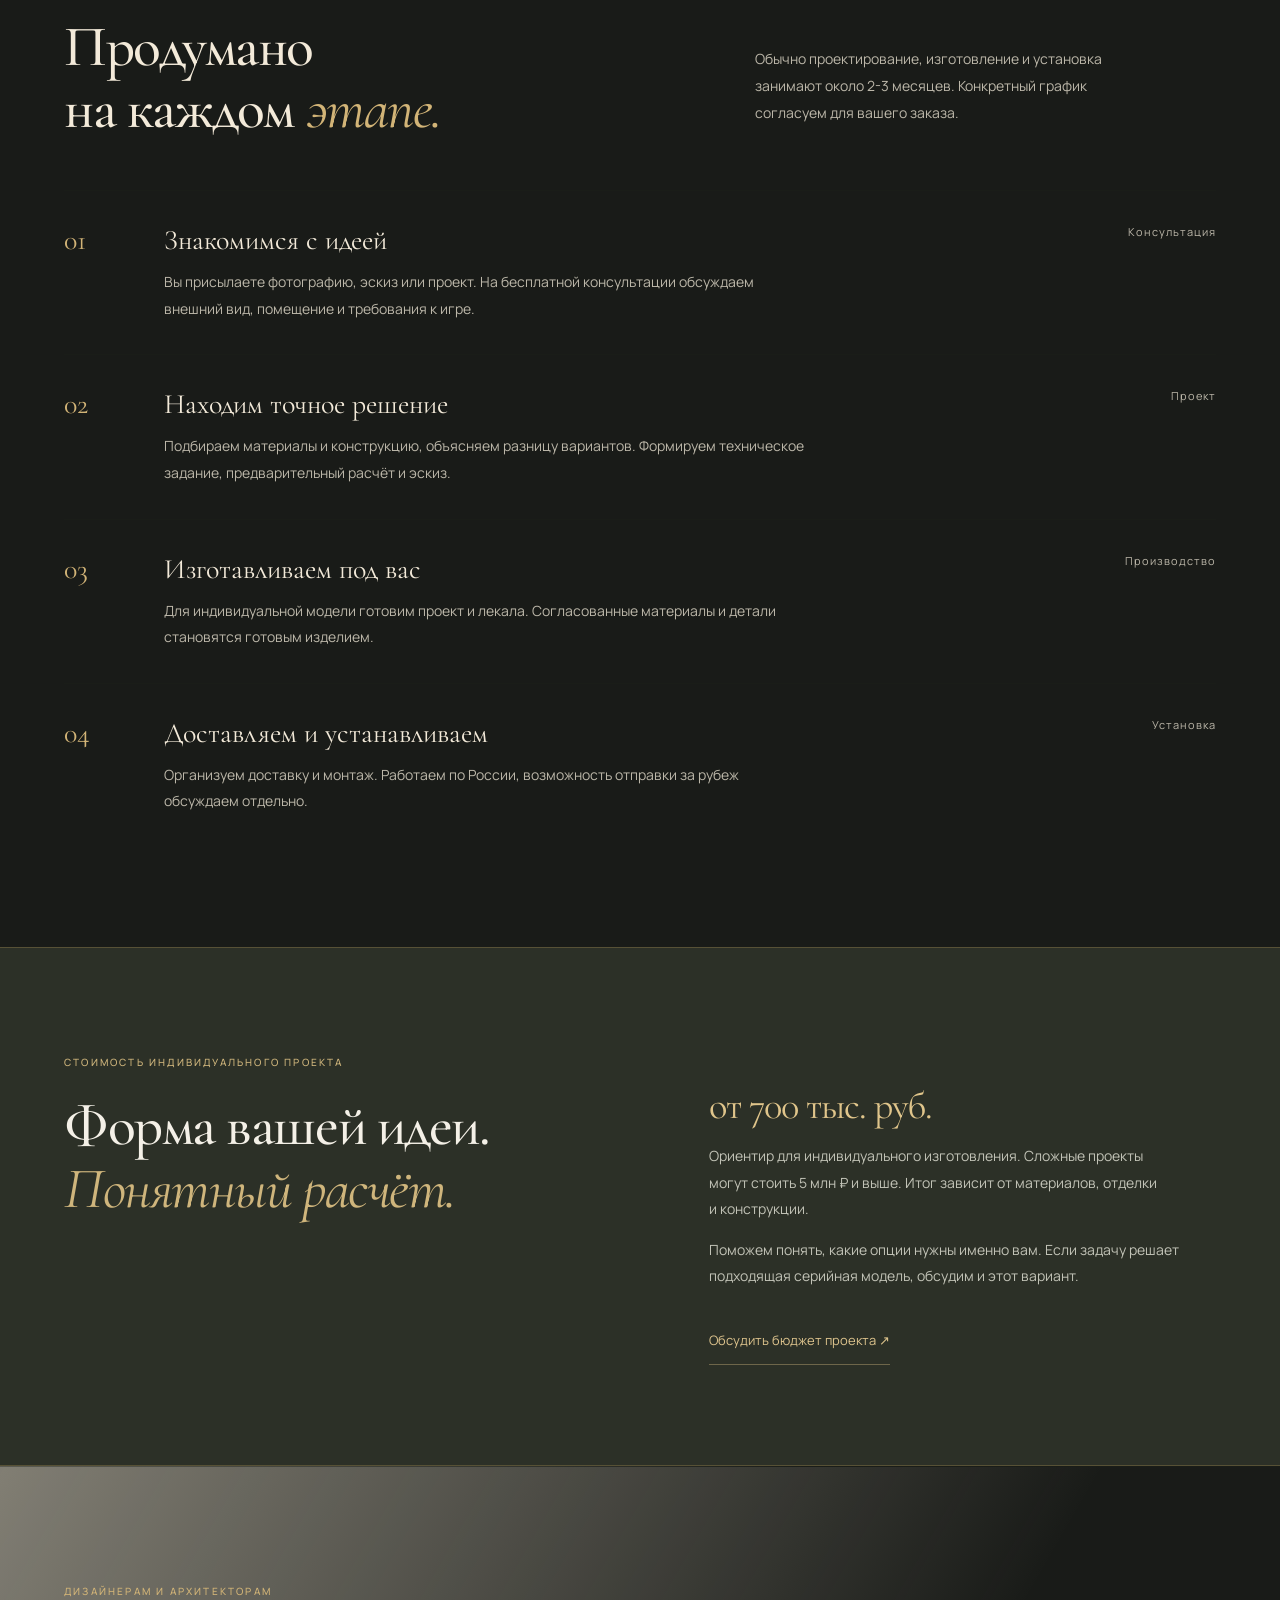
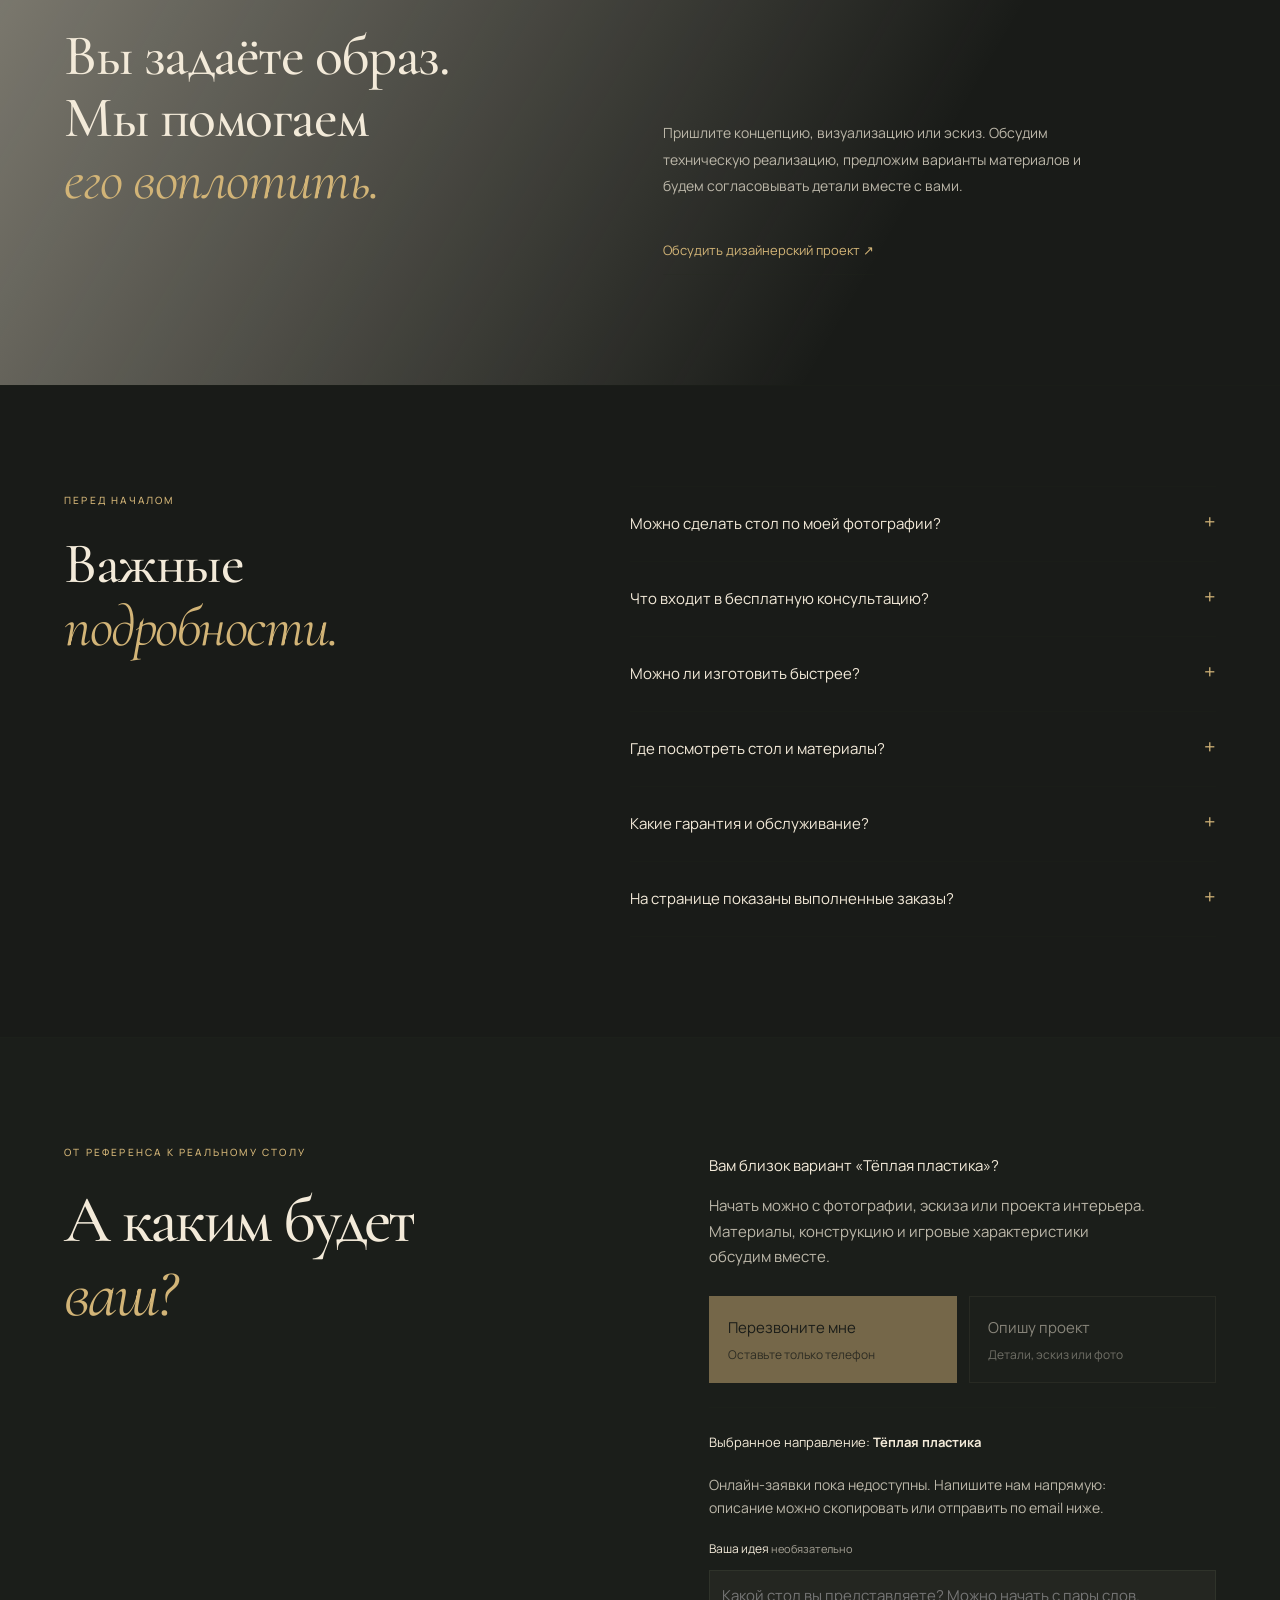
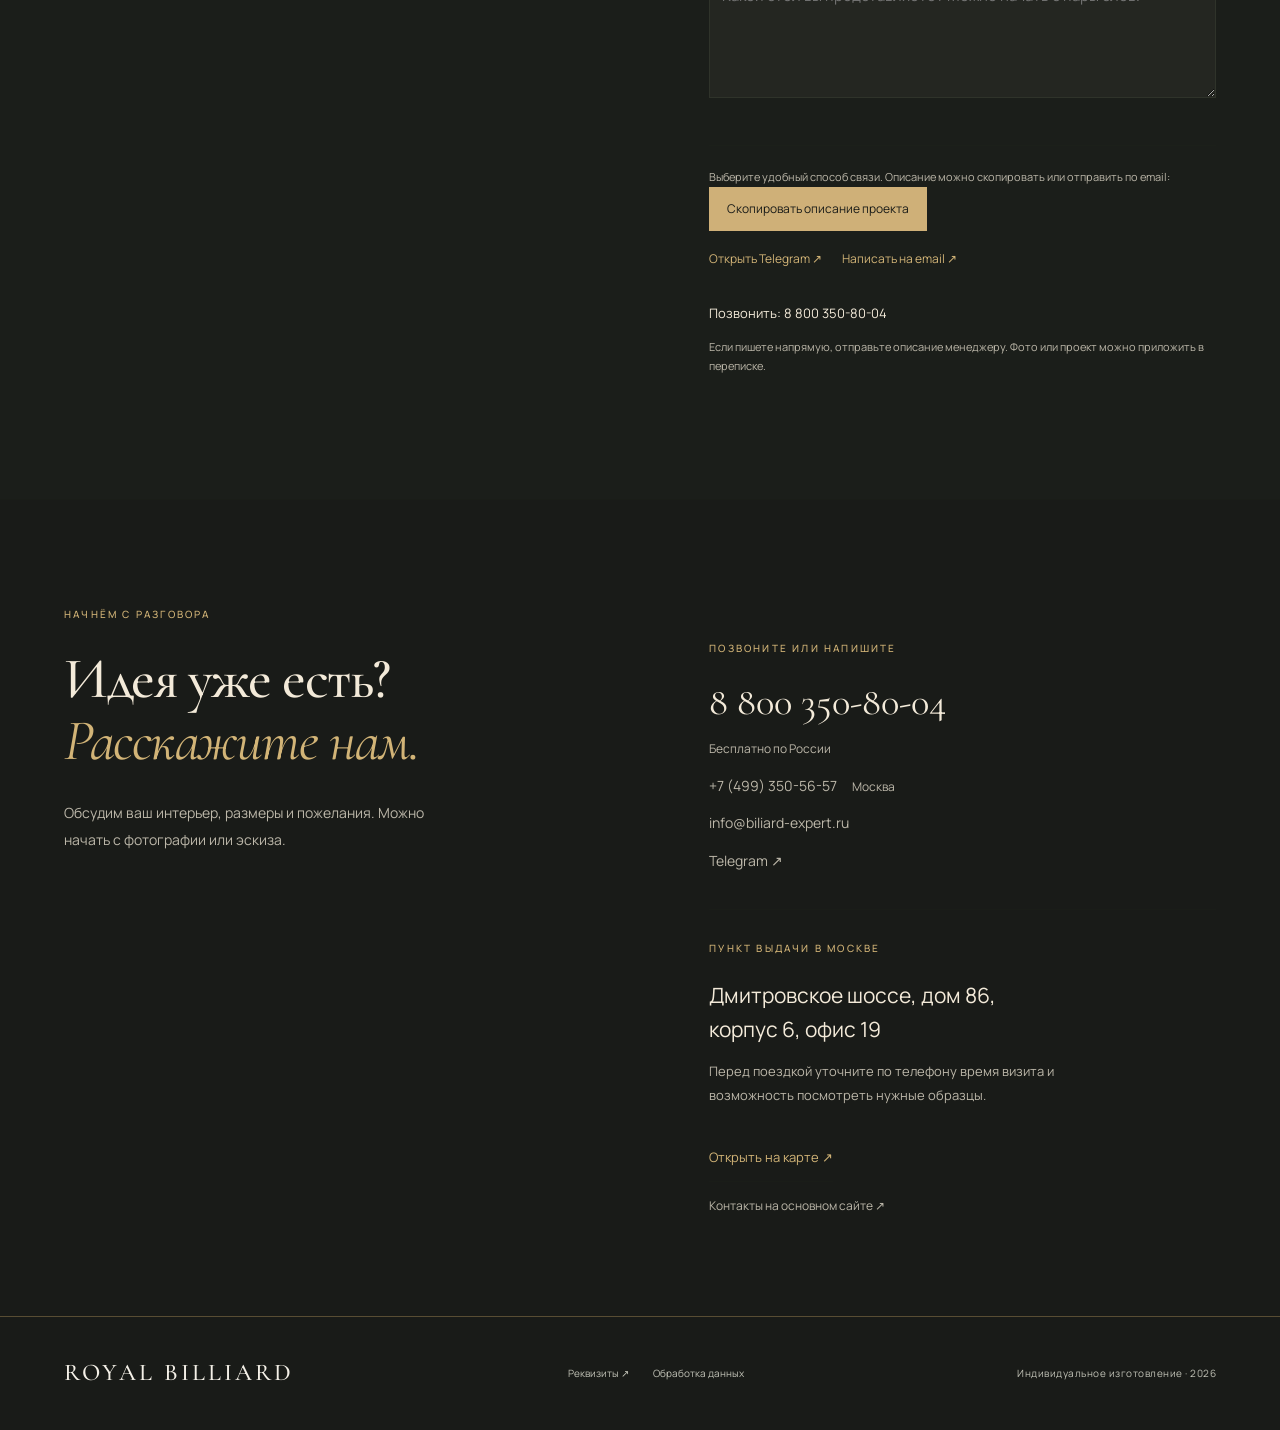
==== commit 63d7a37c: "Add branded Royal Billiard table to smooth hero loop" ====
--- a/index.html
+++ b/index.html
@@ -9,9 +9,9 @@
 </section>
 
 <section class="cinematic-hero" aria-labelledby="hero-title">
-<div class="hero-media" aria-hidden="true"><img src="assets/noir.webp" alt="" width="1536" height="1024" fetchpriority="high"><video id="hero-film" muted playsinline loop preload="none" data-src="assets/hero-film.mp4?v=20261031-smooth" tabindex="-1"></video></div>
+<div class="hero-media" aria-hidden="true"><img src="assets/royal-hero.webp" alt="" width="1536" height="1024" fetchpriority="high"><video id="hero-film" muted playsinline loop preload="none" data-src="assets/hero-film.mp4?v=20261103-royal-branded" tabindex="-1"></video></div>
 <div class="hero-heading"><div><p class="eyebrow">БИЛЬЯРДНЫЕ СТОЛЫ ПО ИНДИВИДУАЛЬНОМУ ДИЗАЙНУ</p><h1 id="hero-title">Искусство игры.<br><em>В вашем стиле.</em></h1></div><div class="hero-copy"><p>Стол, с которого начинается <br>характер пространства.</p><p class="hero-description">От вашего эскиза до установки. <br>Материалы, пропорции и детали под вас.</p><a class="hero-cta" data-entry="hero" href="#idea">Обсудить проект <span aria-hidden="true">↗︎</span></a><span class="hero-consultation">Консультация и предварительный эскиз бесплатно</span></div></div>
-<div class="hero-bottom"><a href="#showcase" class="hero-explore">Найти свою форму <span aria-hidden="true">↓</span></a><span class="hero-caption">ГРАФИТОВАЯ ЛИНИЯ <small>Концептуальная визуализация</small></span><span id="hero-motion-status" class="sr-only" role="status"></span></div>
+<div class="hero-bottom"><a href="#showcase" class="hero-explore">Найти свою форму <span aria-hidden="true">↓</span></a><span class="hero-caption">ROYAL BILLIARD <small>Концептуальная визуализация</small></span><span id="hero-motion-status" class="sr-only" role="status"></span></div>
 </section>
 <div class="project-at-a-glance" aria-label="О проекте"><div><span>ИНДИВИДУАЛЬНЫЙ ЗАКАЗ</span><strong>от 700 тыс. руб.</strong><small>Точный расчёт после обсуждения</small></div><div><span>ОТ ЭСКИЗА ДО УСТАНОВКИ</span><strong>Обычно 2-3 месяца</strong><small>Срок согласуем для вашего проекта</small></div><div><span>СОБСТВЕННОЕ ПРОИЗВОДСТВО</span><strong>Московская область</strong><small>Доставка и монтаж по России</small></div></div>
 <div class="collection-heading"><div><span class="eyebrow">КОЛЛЕКЦИЯ ИДЕЙ / 01</span><h2>Какая форма <em>ваша?</em></h2></div><p>Исследуйте силуэты и детали.<br>Любой концепт может стать началом вашего проекта.</p></div>
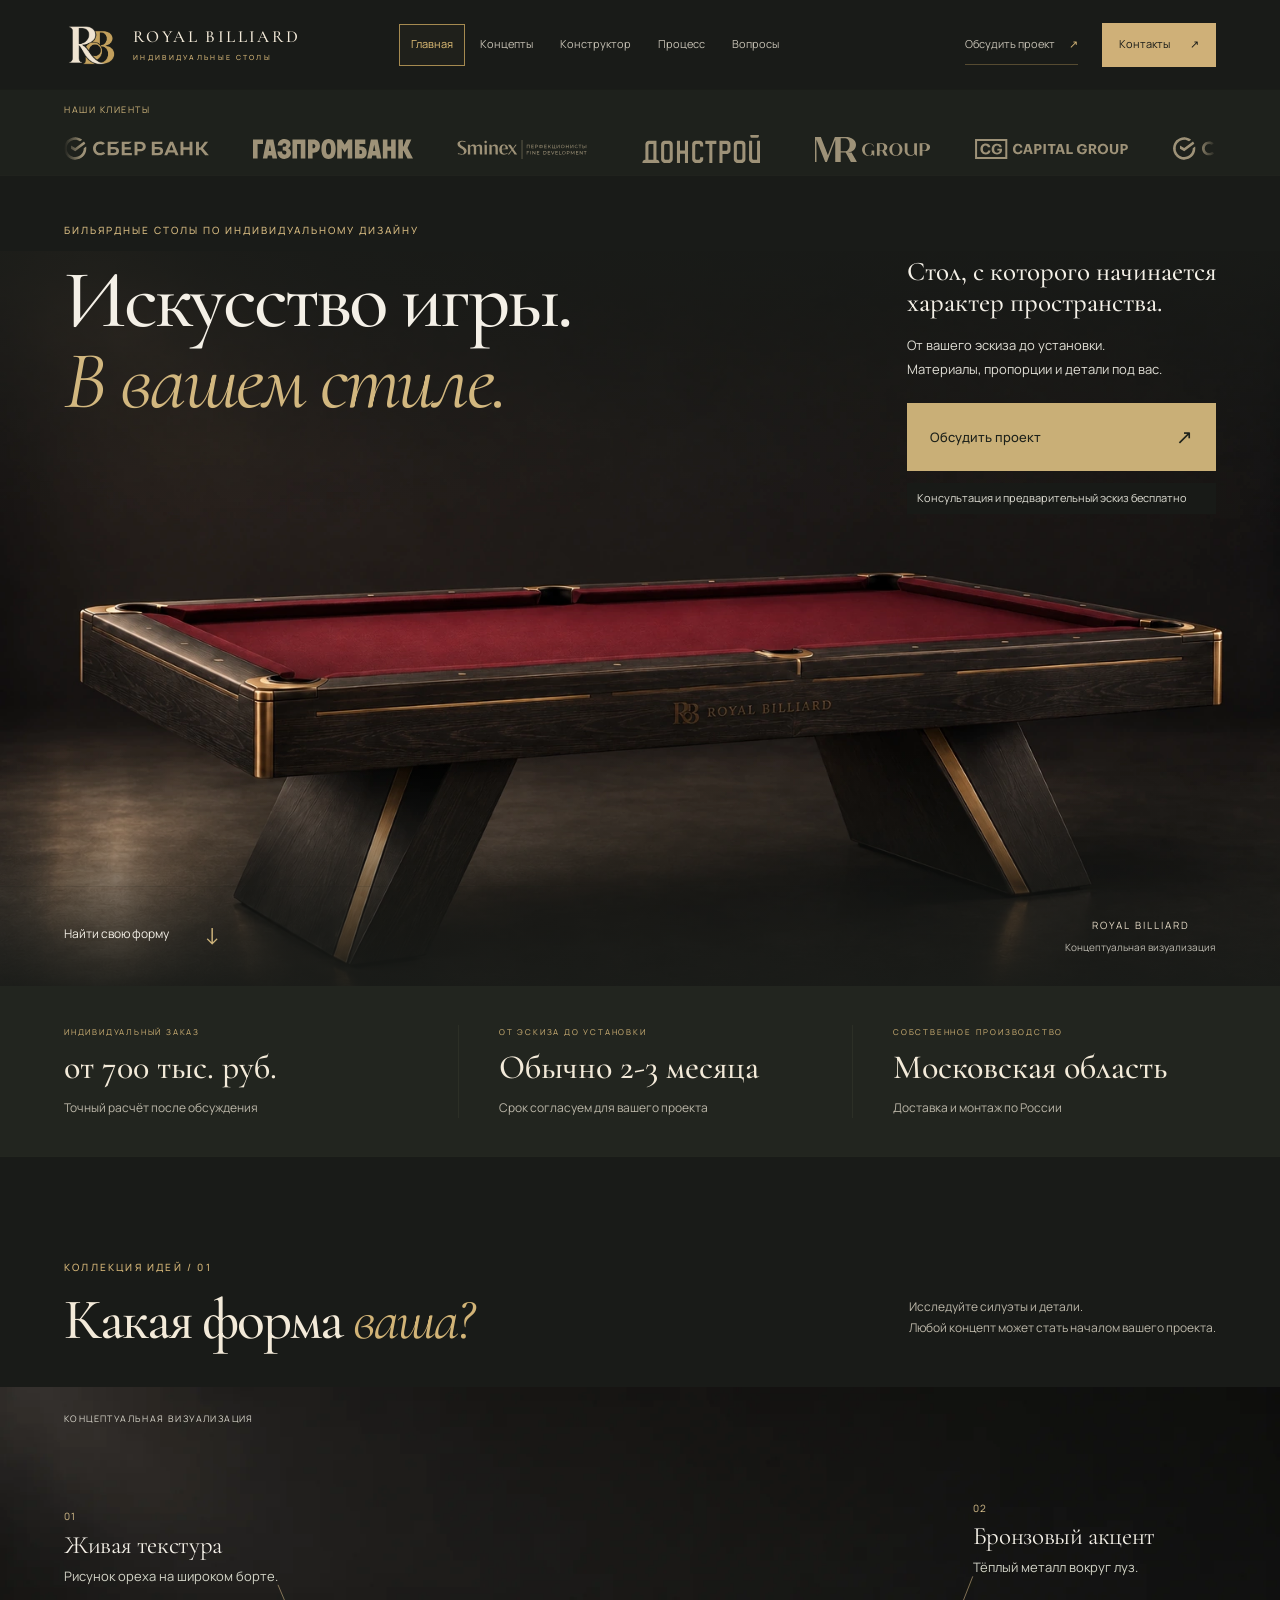
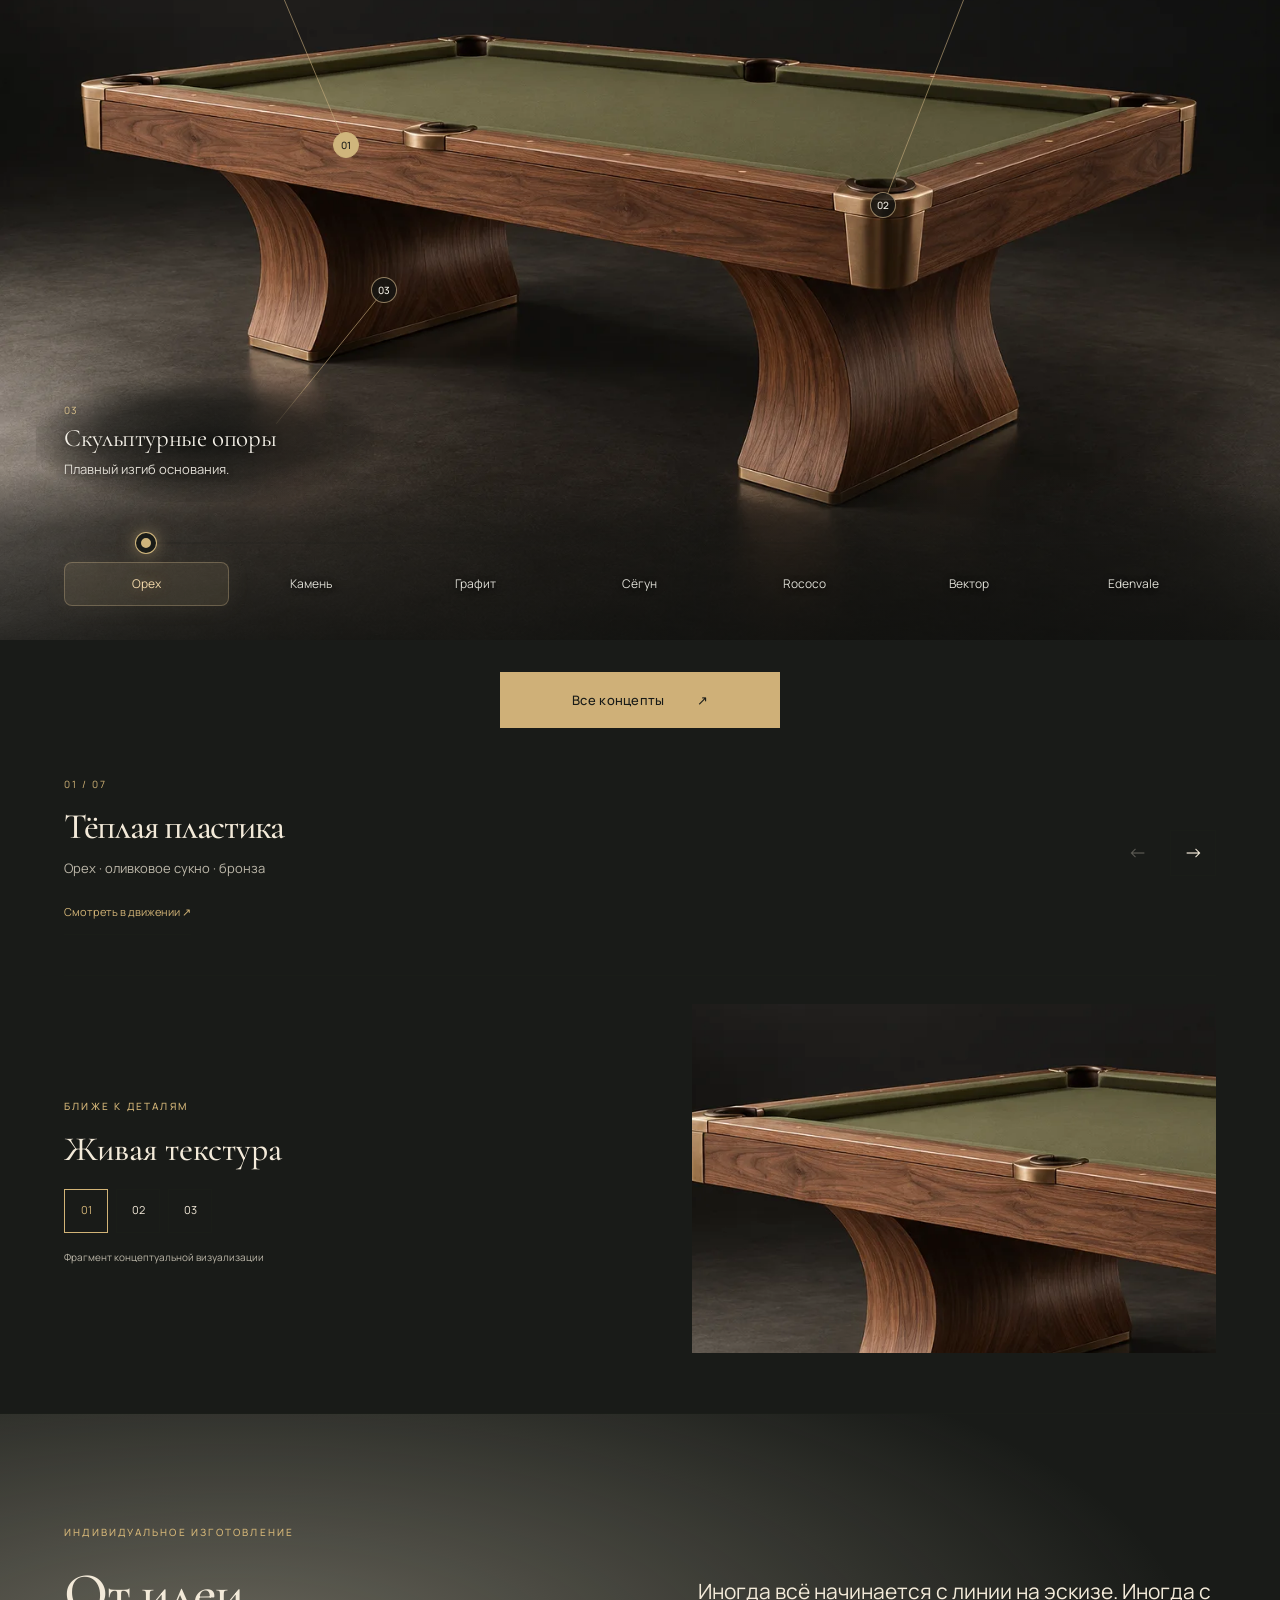
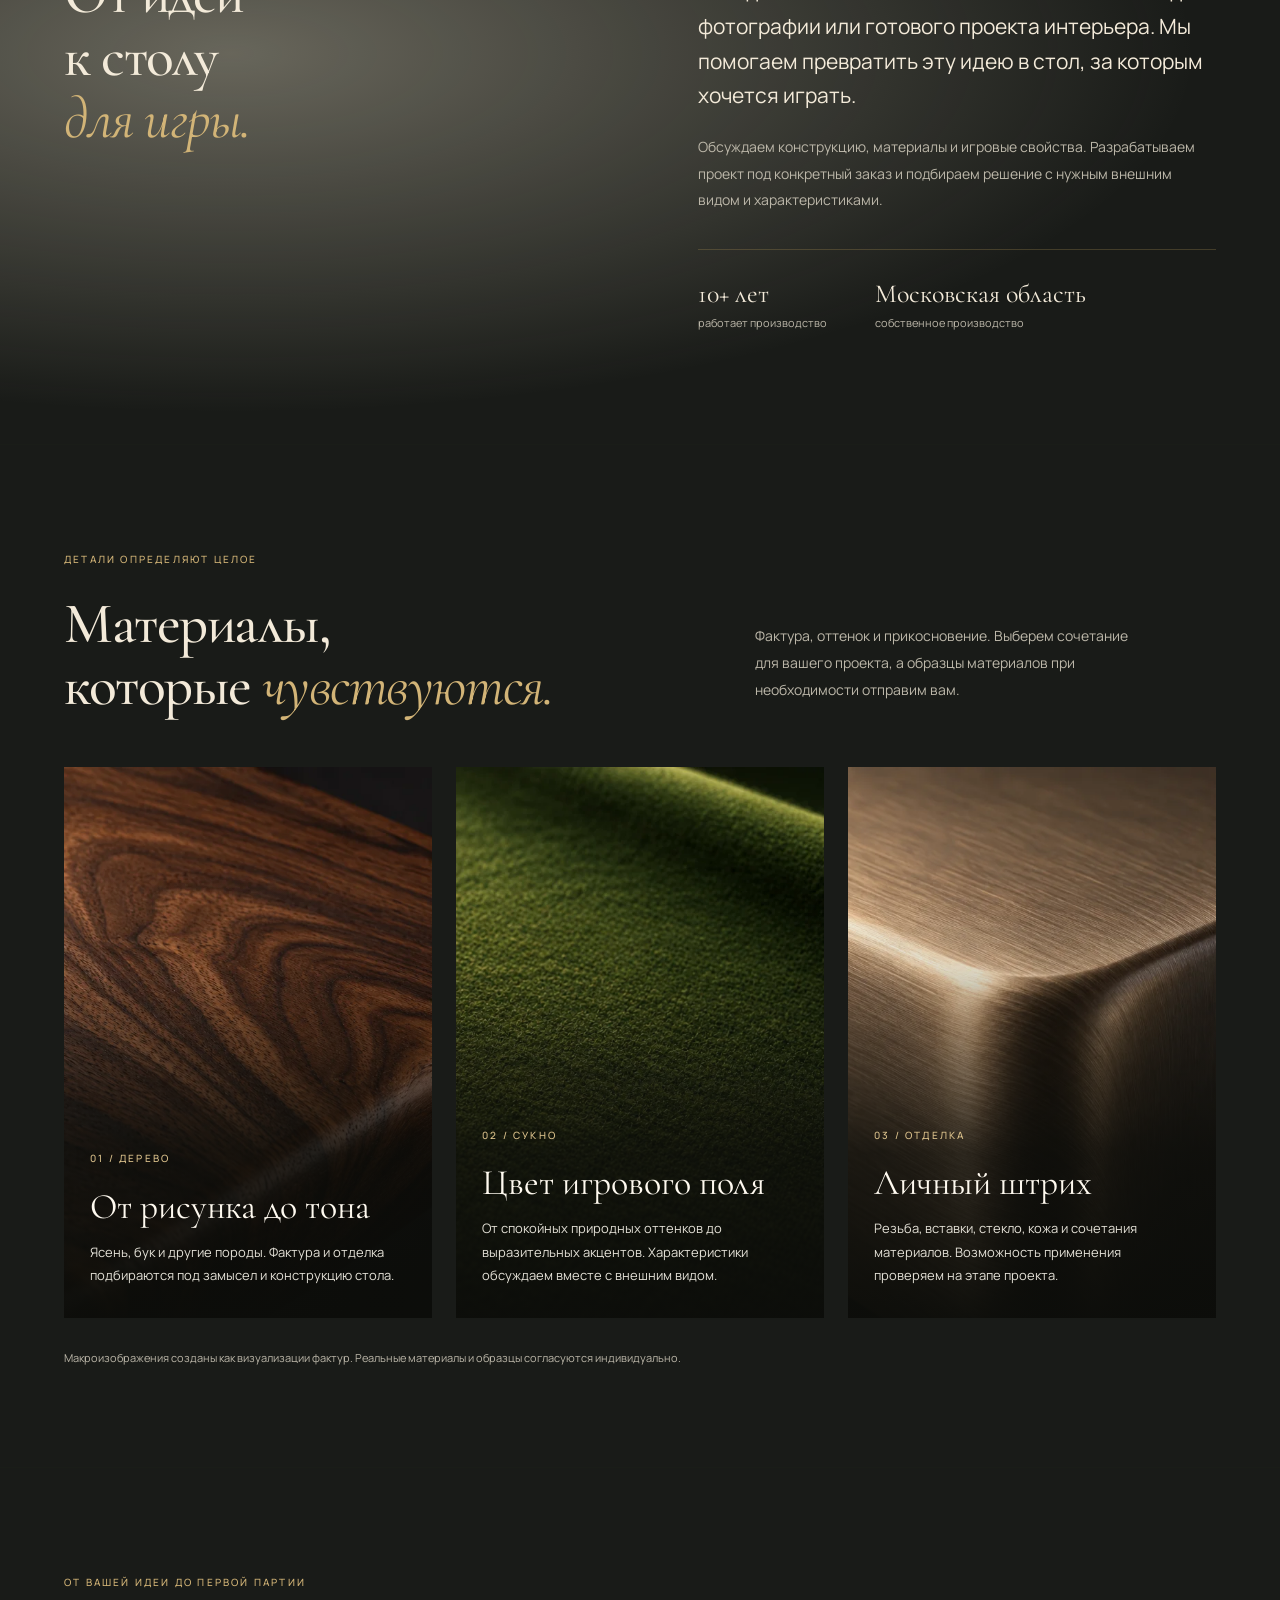
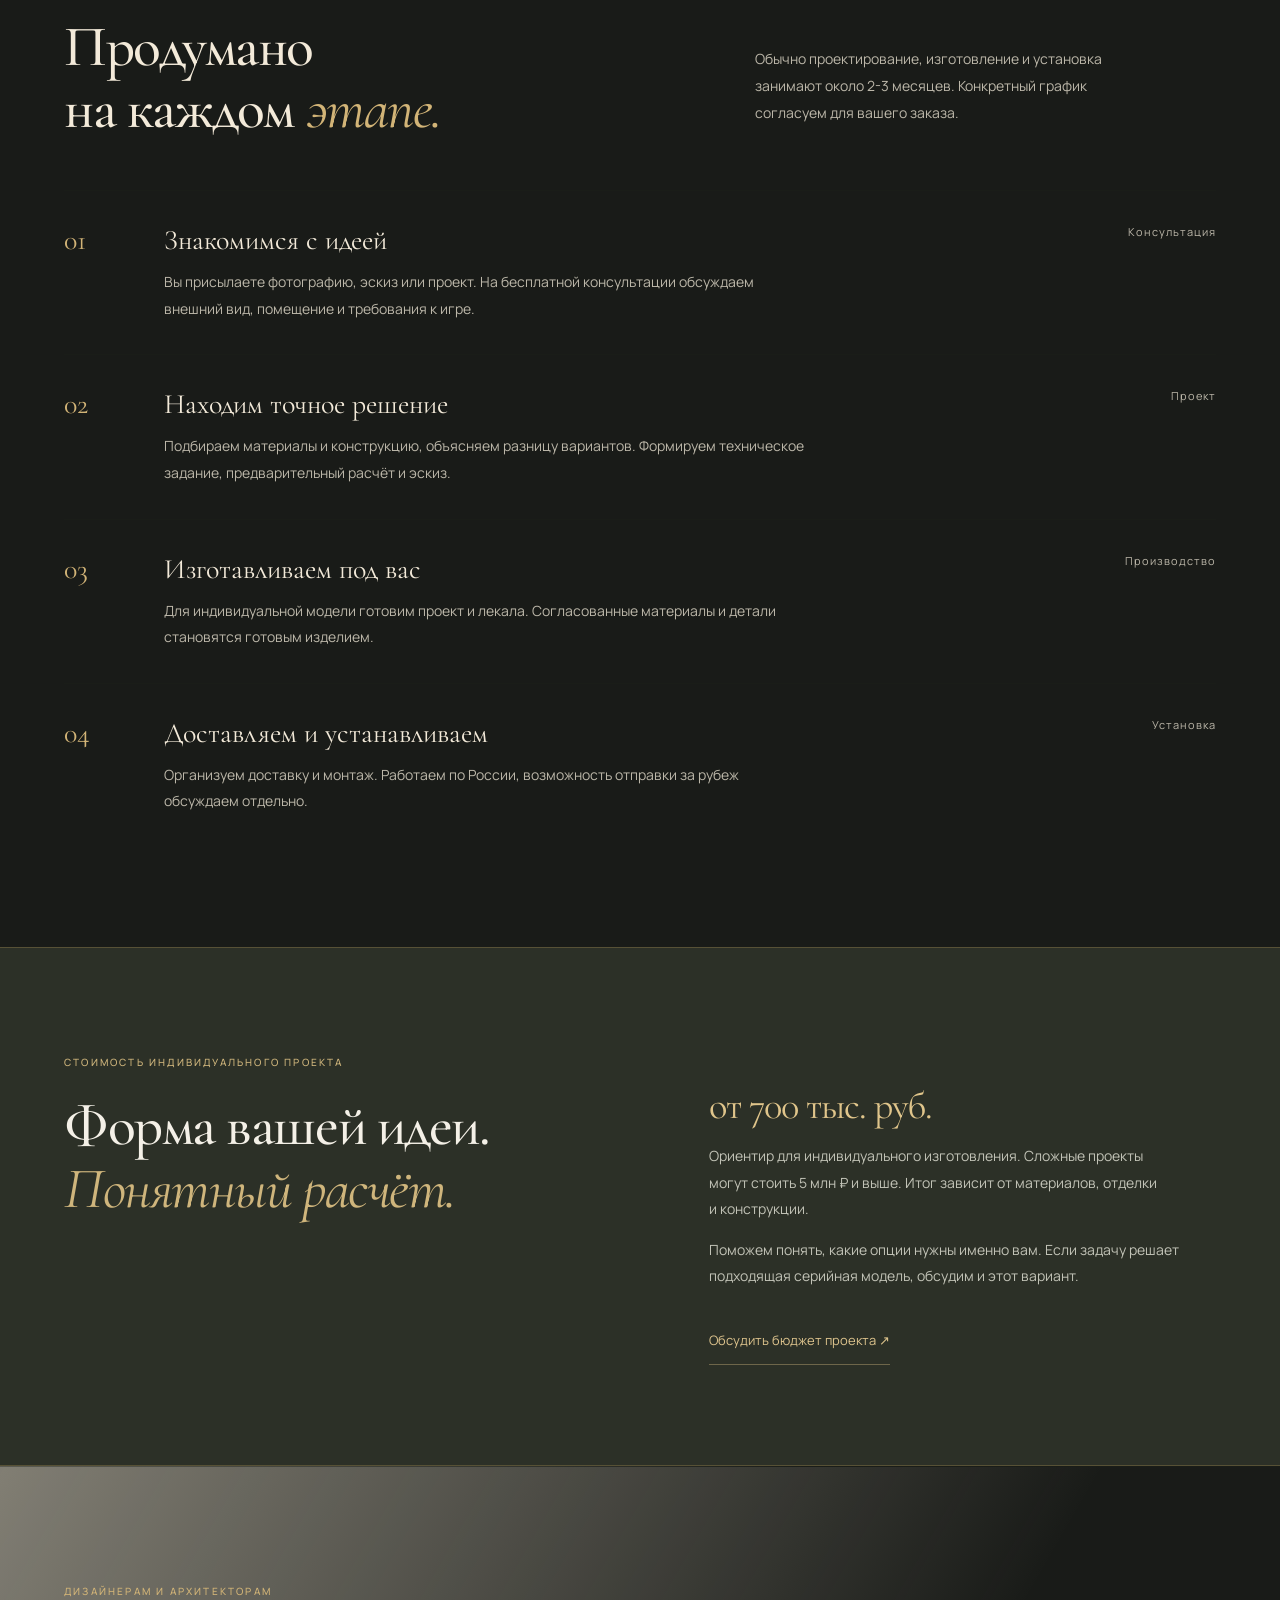
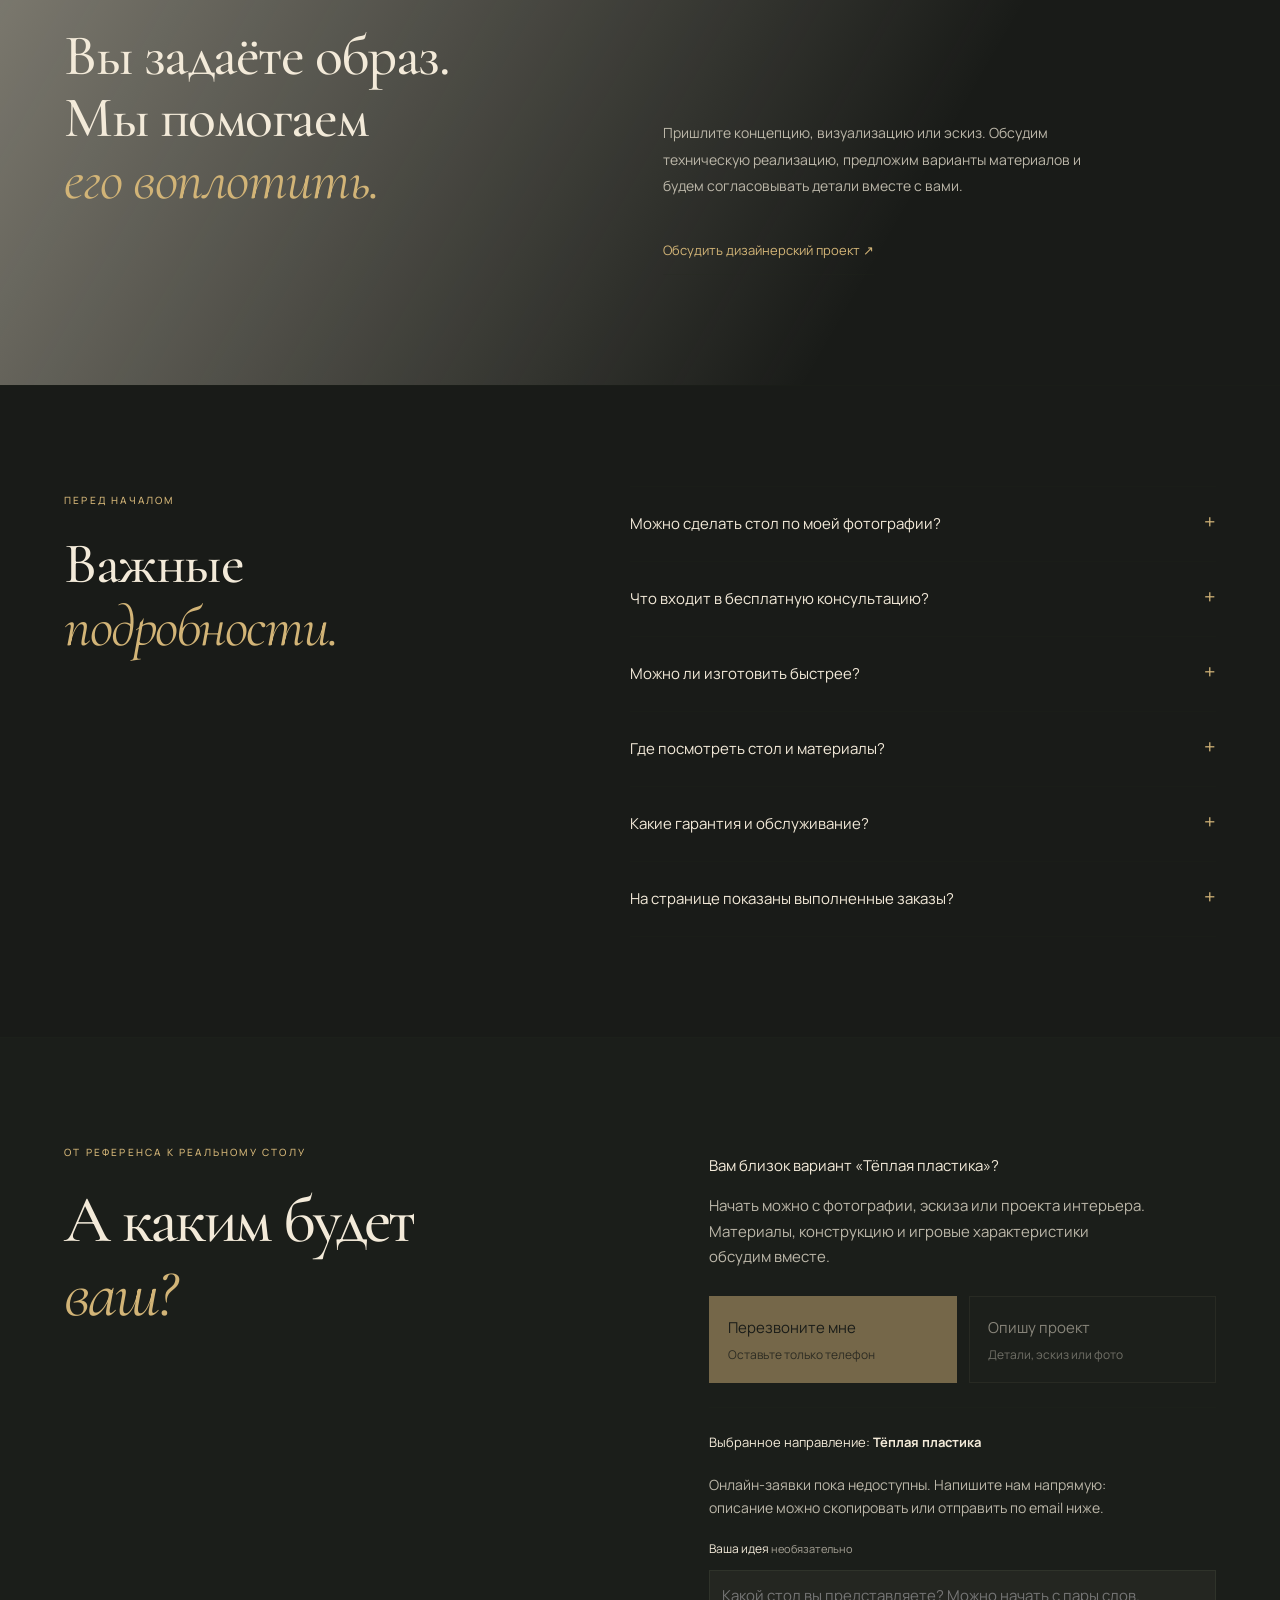
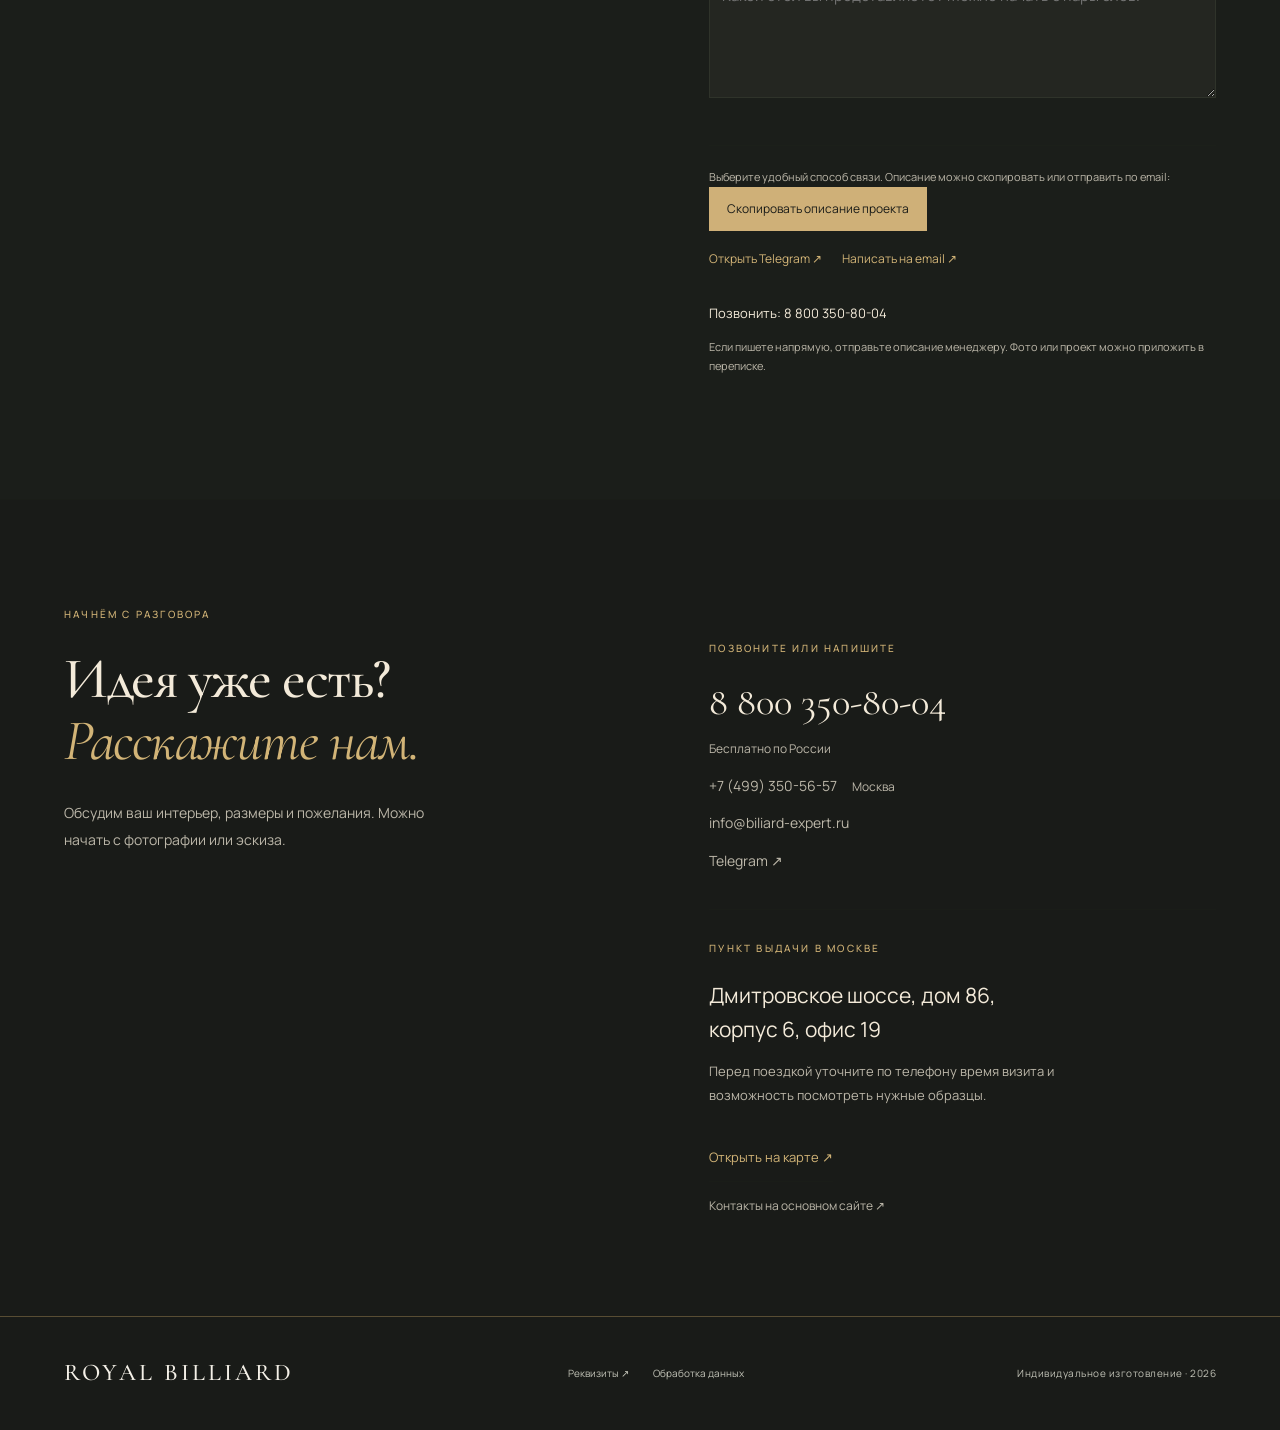
==== commit f9d07716: "Make table branding smaller and more subtle" ====
--- a/index.html
+++ b/index.html
@@ -9,7 +9,7 @@
 </section>
 
 <section class="cinematic-hero" aria-labelledby="hero-title">
-<div class="hero-media" aria-hidden="true"><img src="assets/royal-hero.webp" alt="" width="1536" height="1024" fetchpriority="high"><video id="hero-film" muted playsinline loop preload="none" data-src="assets/hero-film.mp4?v=20261103-royal-branded" tabindex="-1"></video></div>
+<div class="hero-media" aria-hidden="true"><img src="assets/royal-hero.webp?v=20261103-subtle" alt="" width="1536" height="1024" fetchpriority="high"><video id="hero-film" muted playsinline loop preload="none" data-src="assets/hero-film.mp4?v=20261103-royal-subtle" tabindex="-1"></video></div>
 <div class="hero-heading"><div><p class="eyebrow">БИЛЬЯРДНЫЕ СТОЛЫ ПО ИНДИВИДУАЛЬНОМУ ДИЗАЙНУ</p><h1 id="hero-title">Искусство игры.<br><em>В вашем стиле.</em></h1></div><div class="hero-copy"><p>Стол, с которого начинается <br>характер пространства.</p><p class="hero-description">От вашего эскиза до установки. <br>Материалы, пропорции и детали под вас.</p><a class="hero-cta" data-entry="hero" href="#idea">Обсудить проект <span aria-hidden="true">↗︎</span></a><span class="hero-consultation">Консультация и предварительный эскиз бесплатно</span></div></div>
 <div class="hero-bottom"><a href="#showcase" class="hero-explore">Найти свою форму <span aria-hidden="true">↓</span></a><span class="hero-caption">ROYAL BILLIARD <small>Концептуальная визуализация</small></span><span id="hero-motion-status" class="sr-only" role="status"></span></div>
 </section>
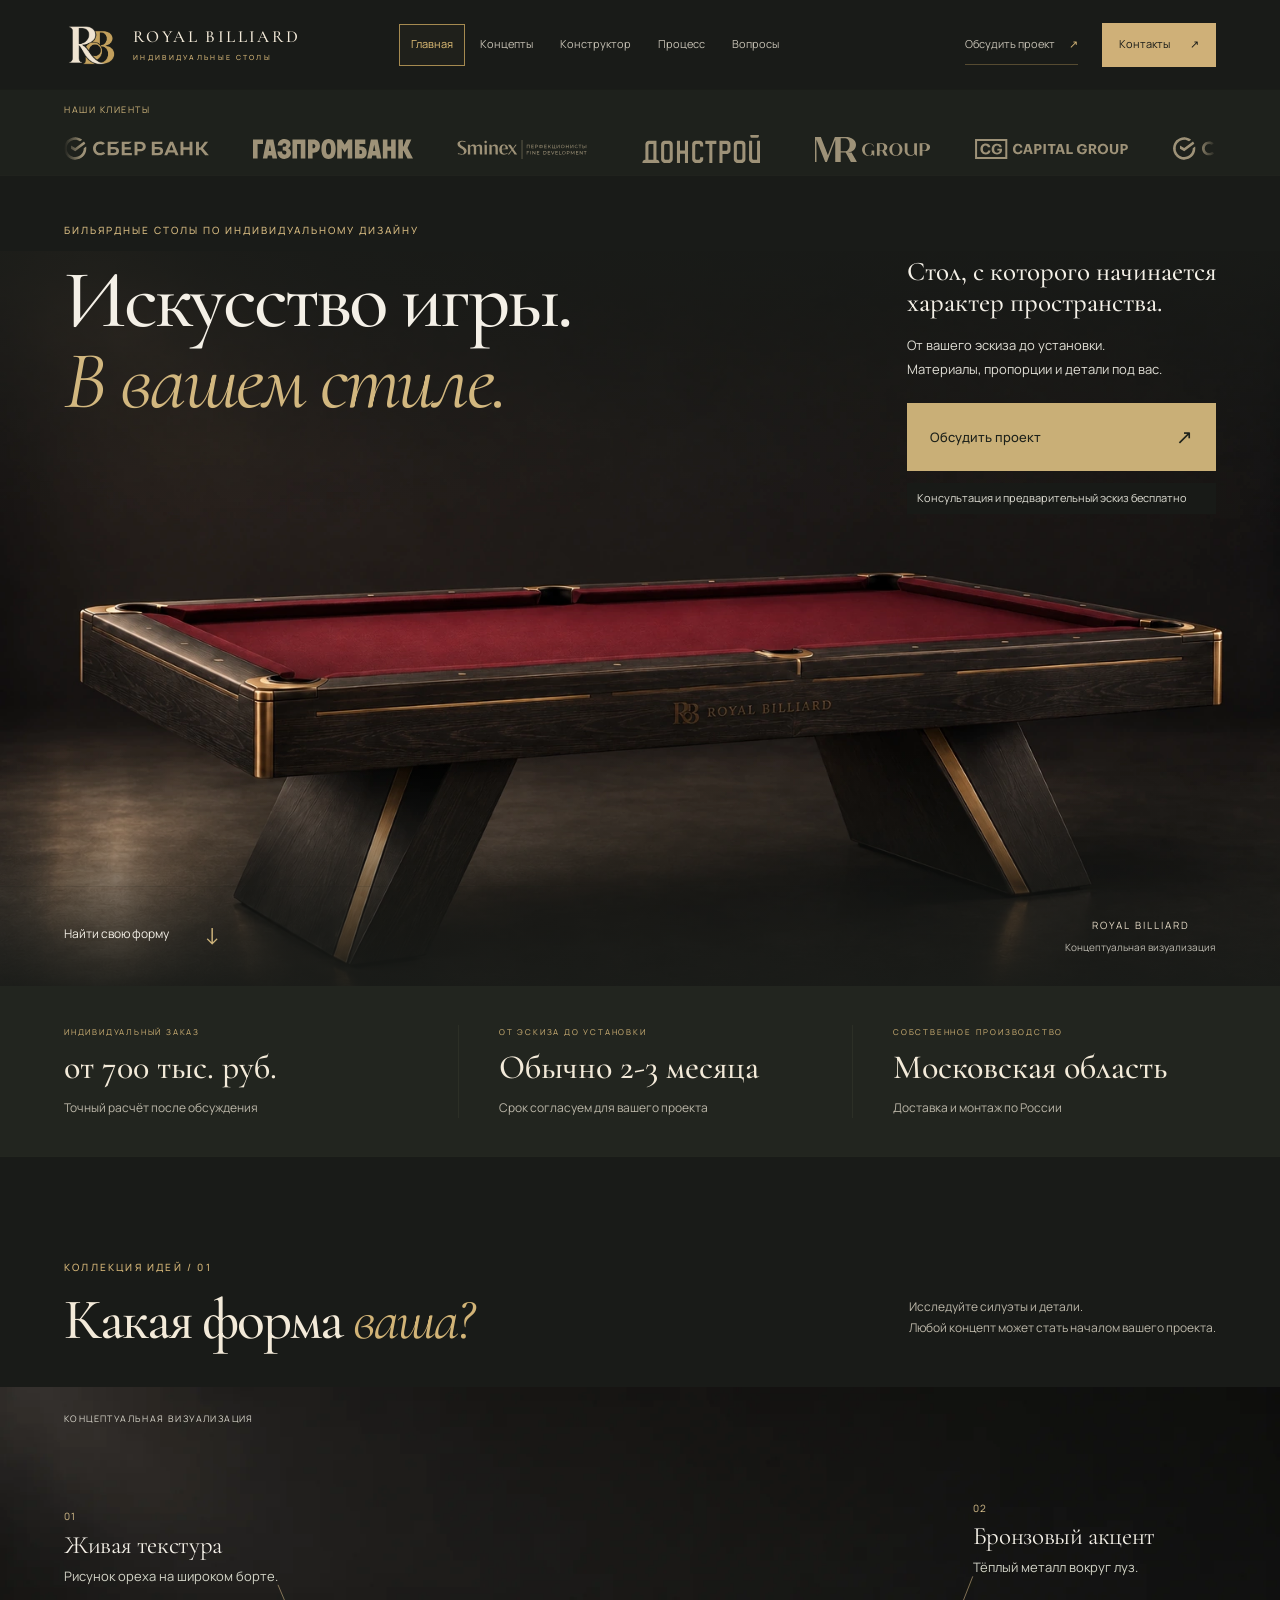
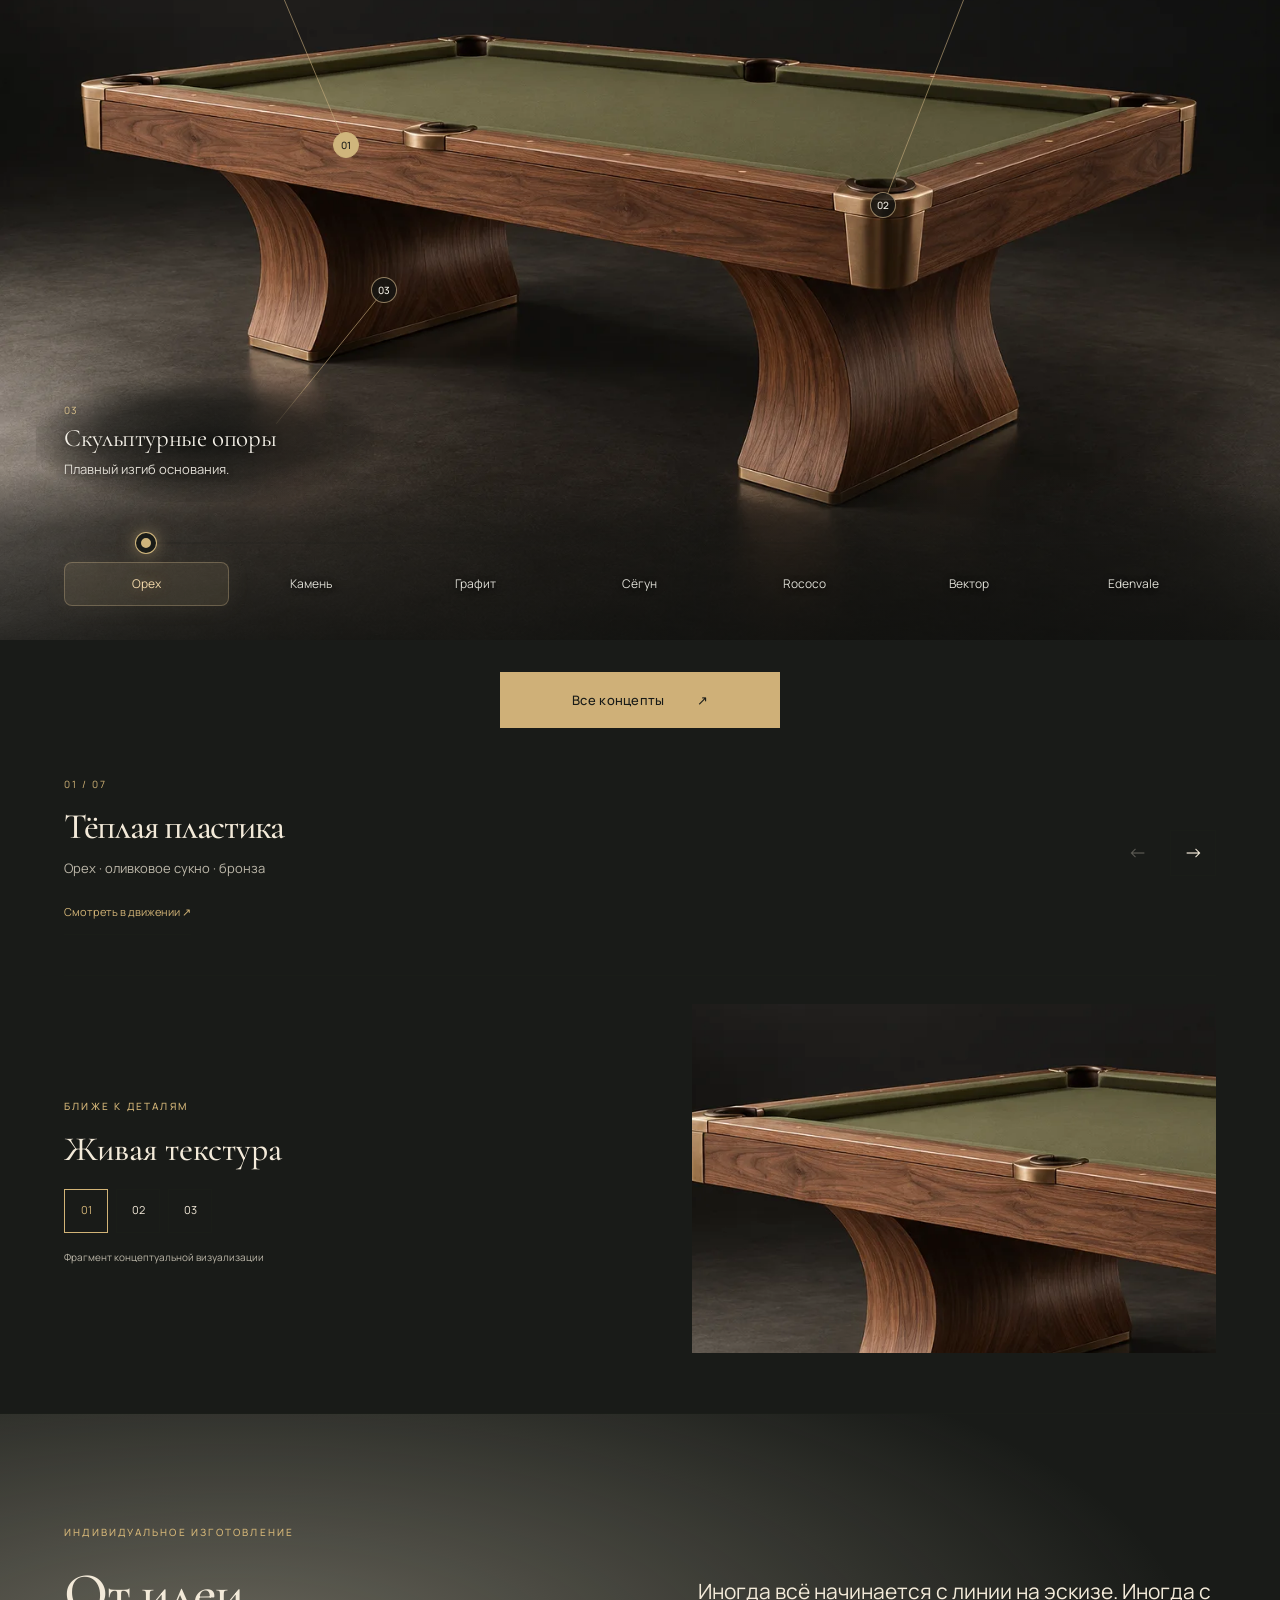
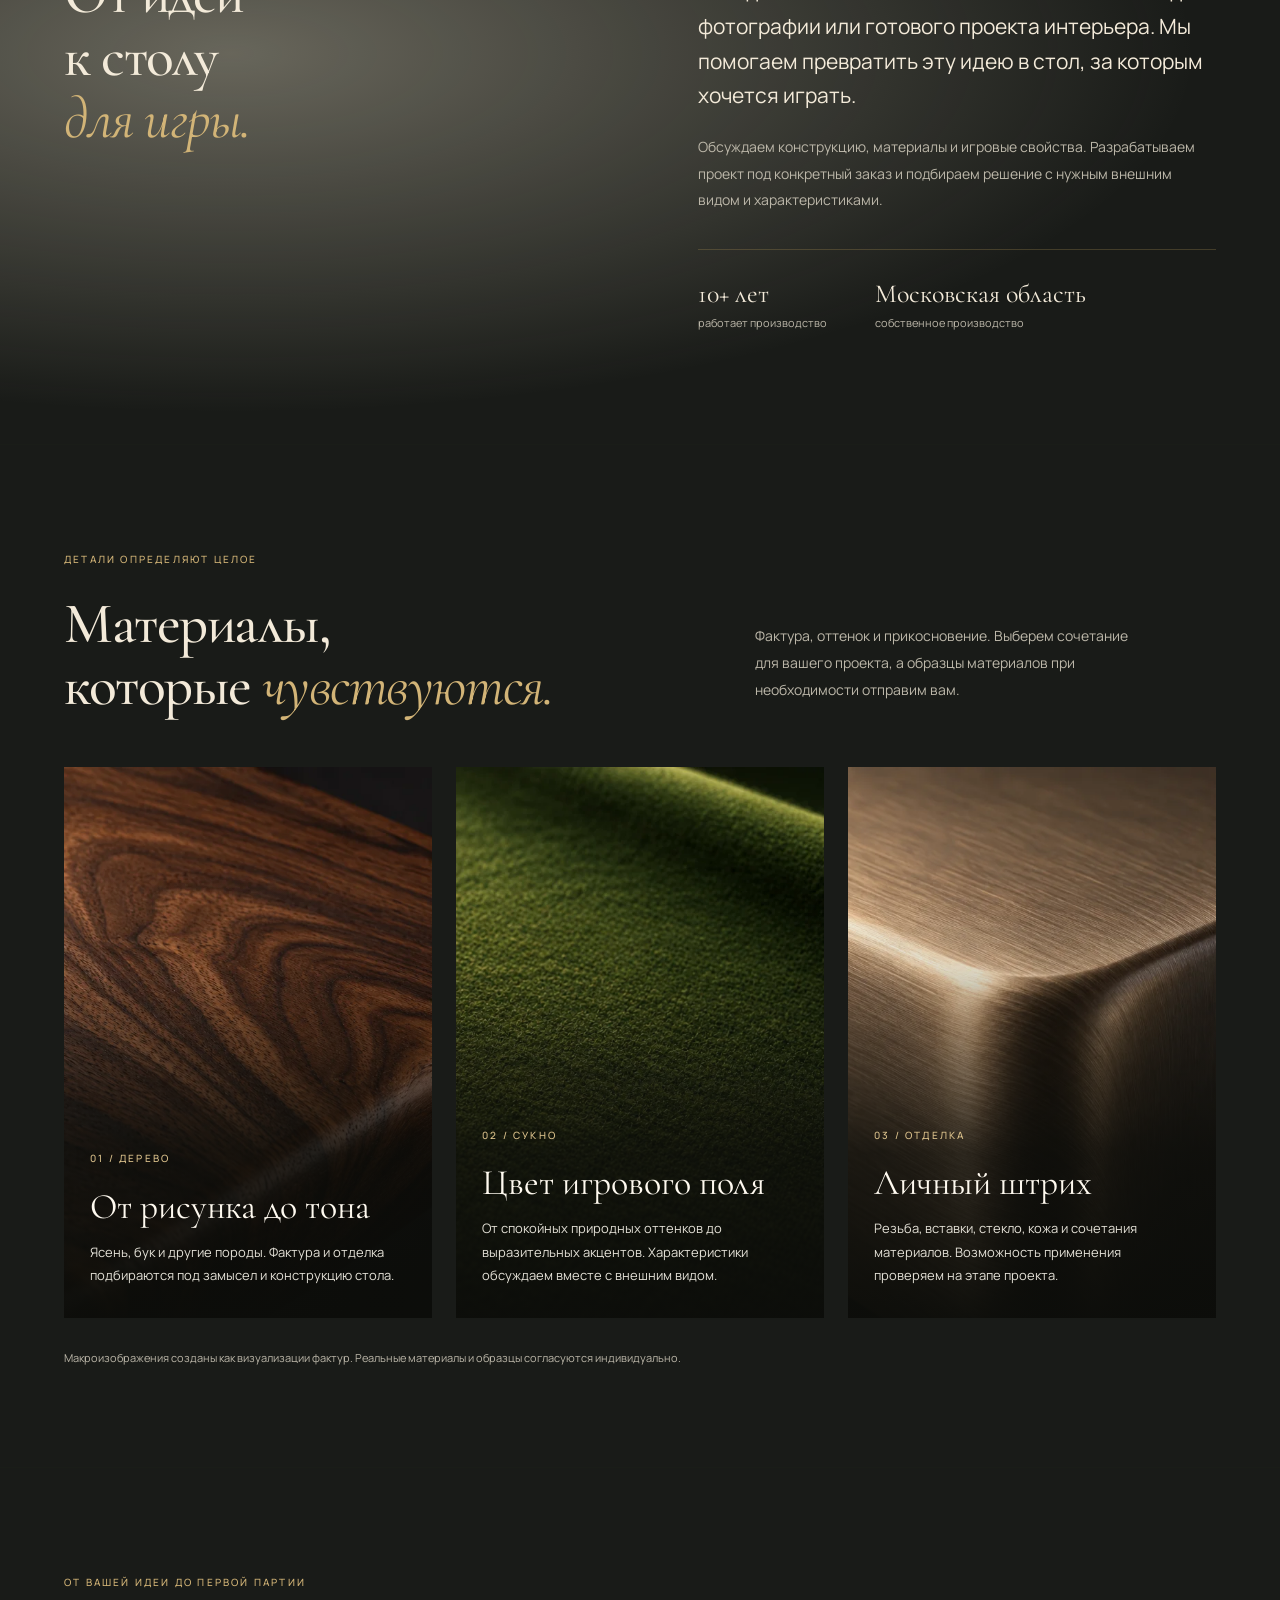
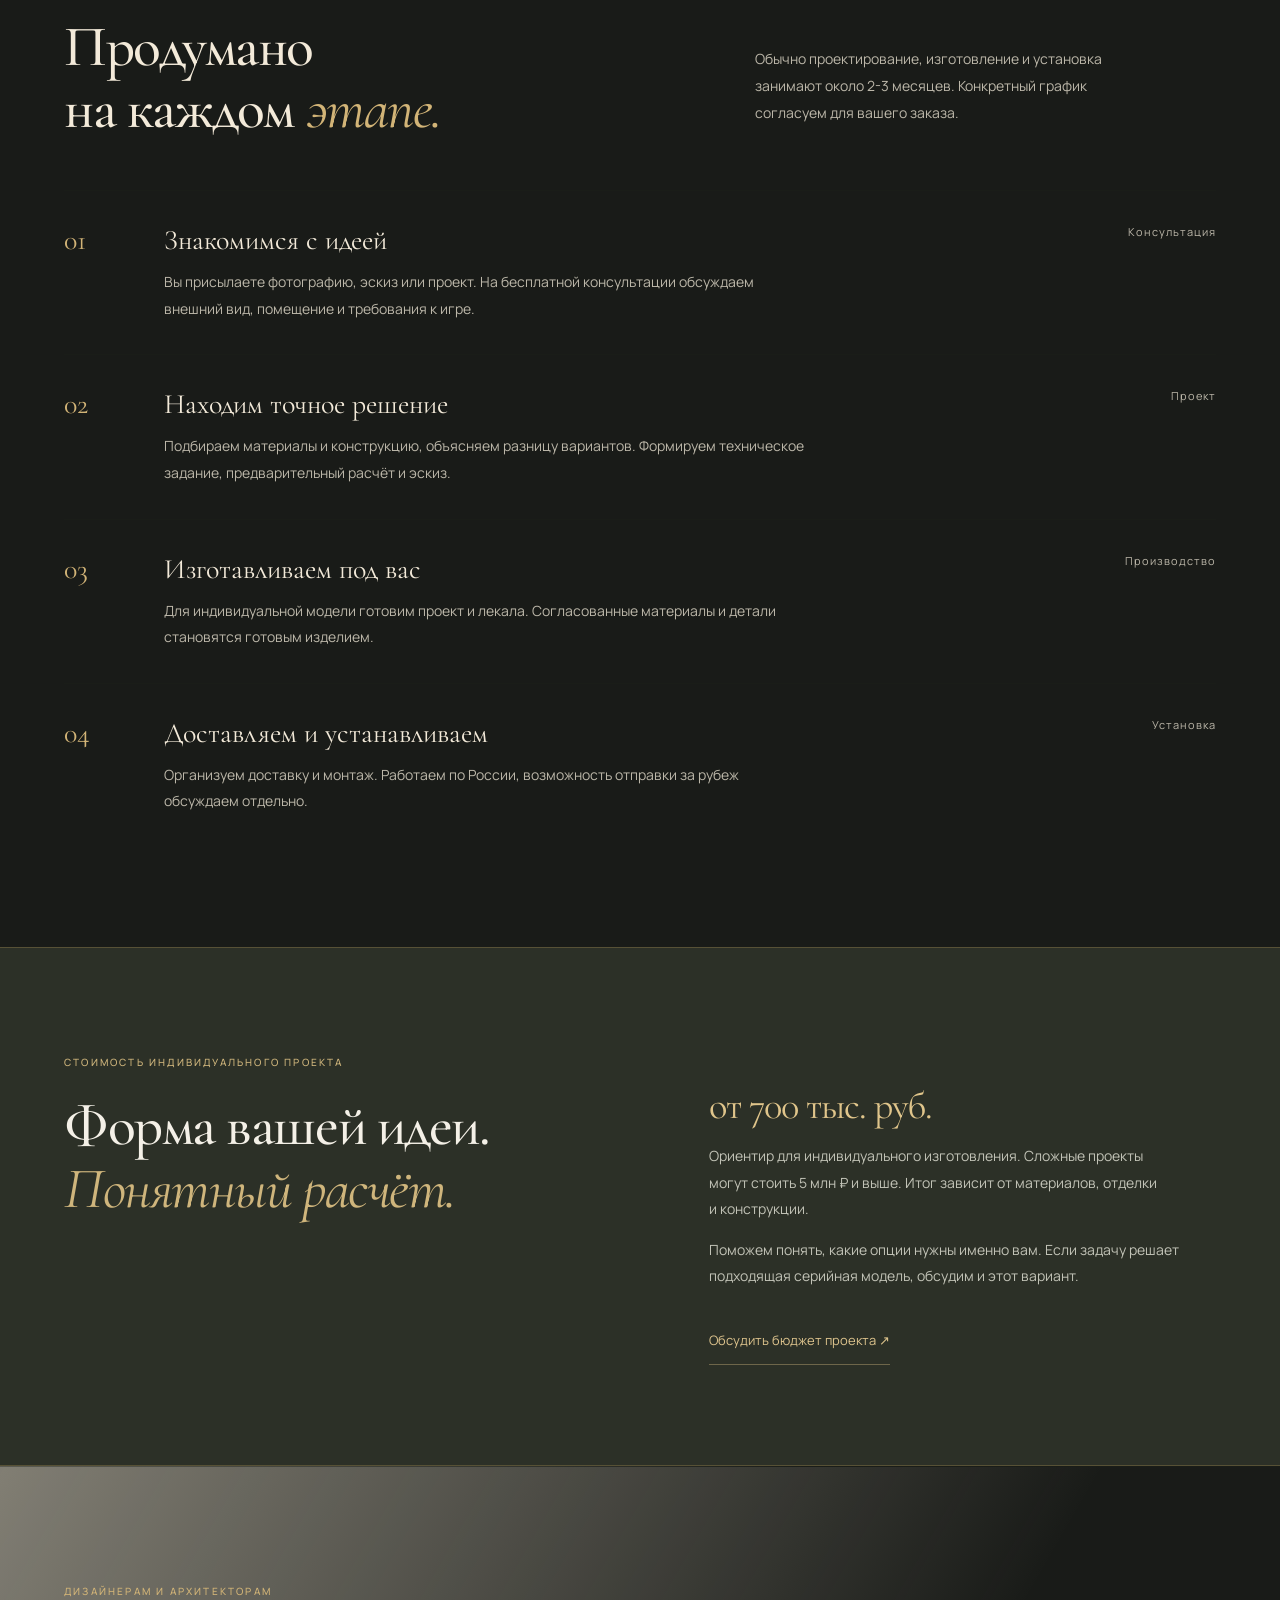
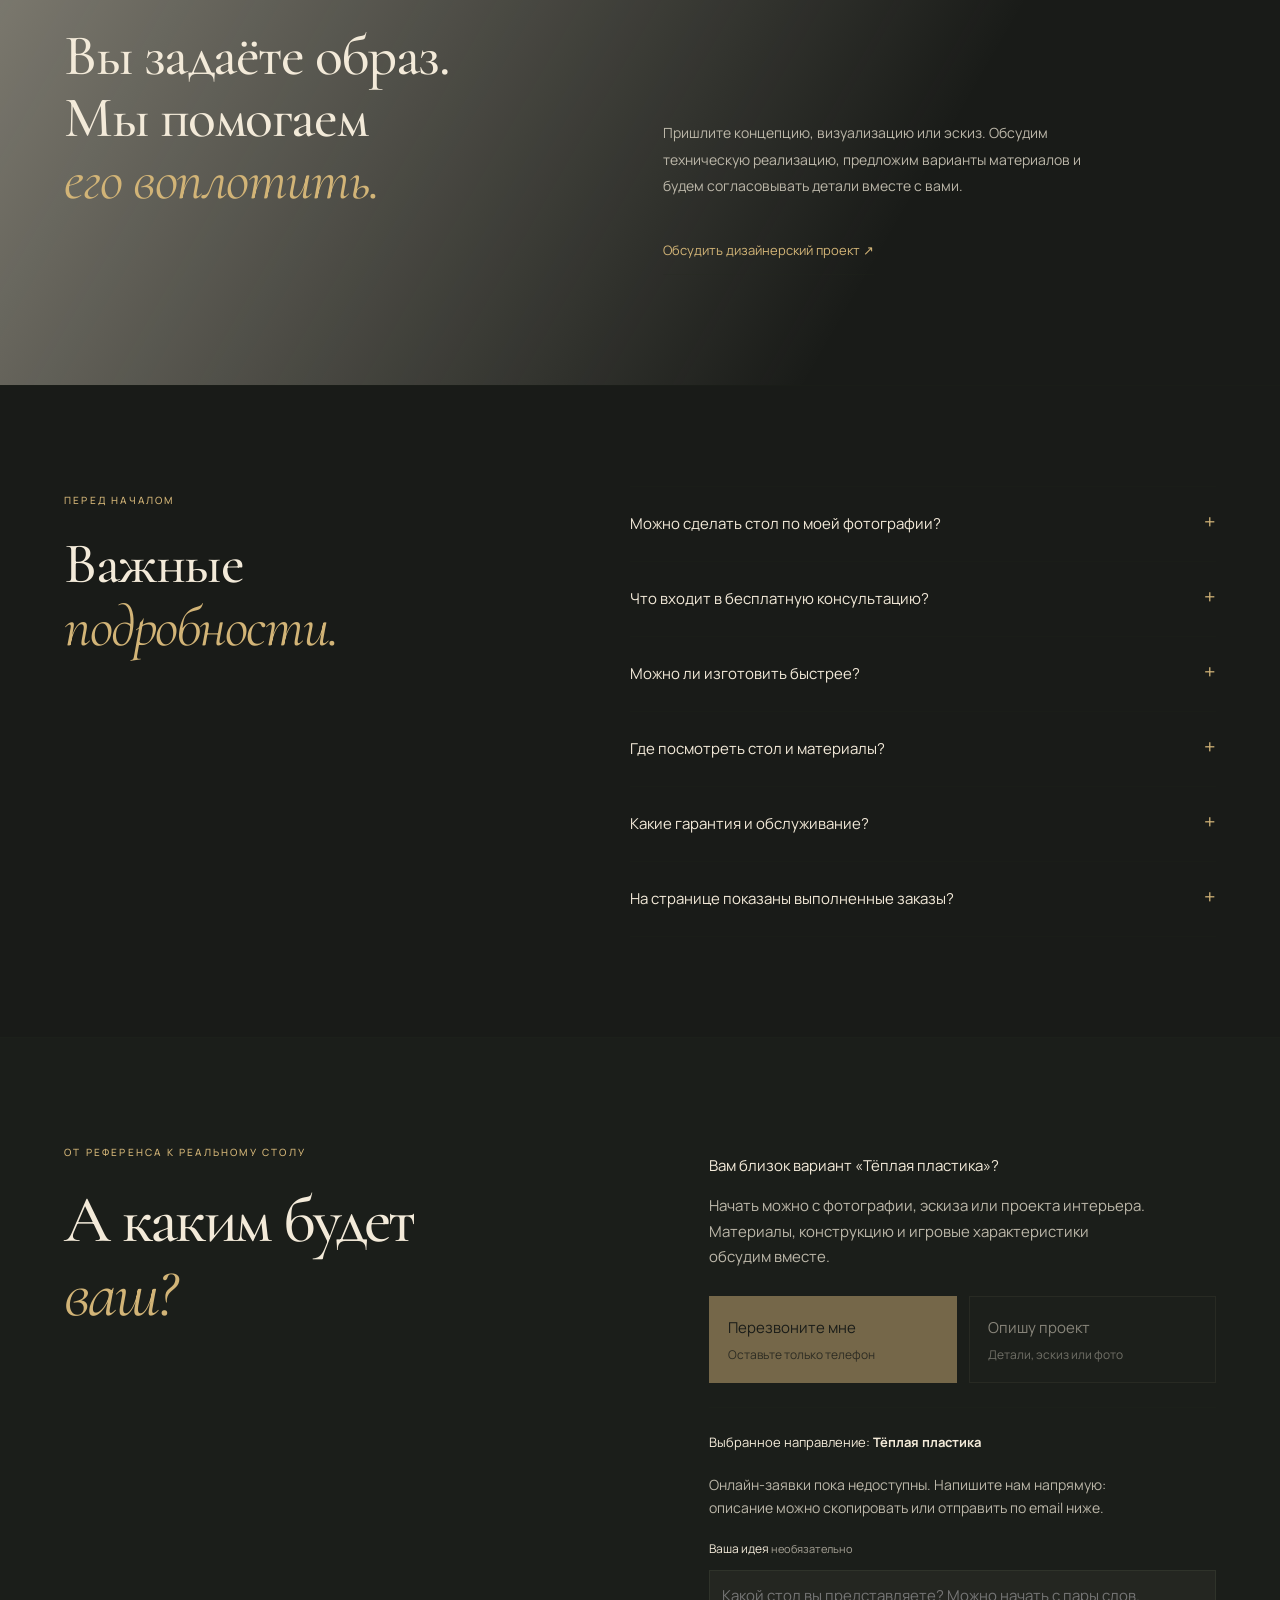
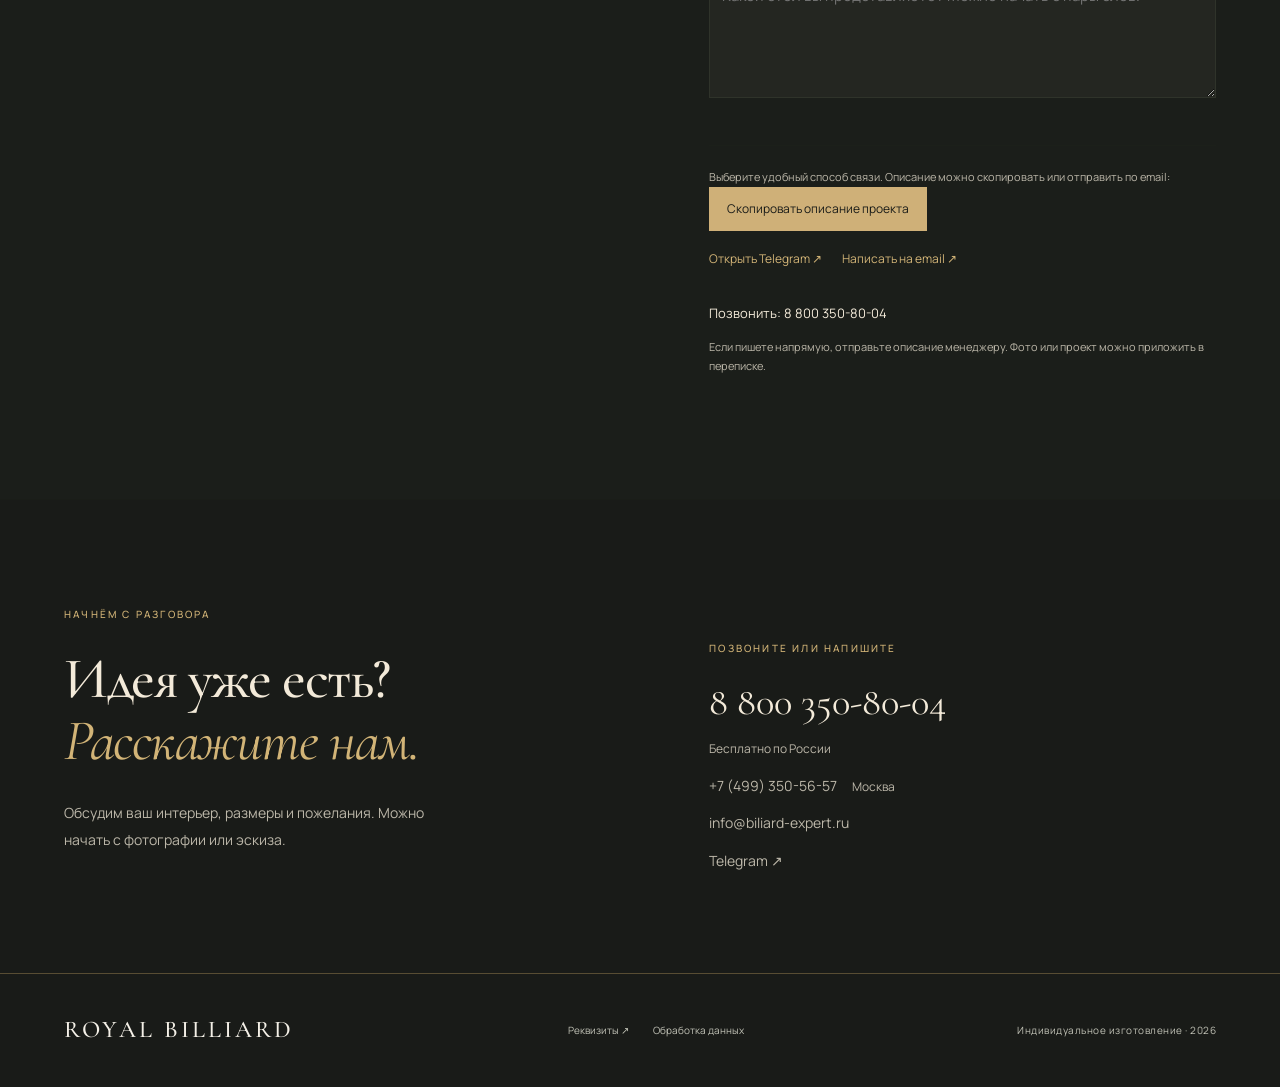
==== commit 4e97b3f3: "Fix mobile panel insets and remove pickup location" ====
--- a/index.html
+++ b/index.html
@@ -1,6 +1,6 @@
 <!doctype html>
 <html lang="ru">
-<head><meta charset="utf-8"><meta name="viewport" content="width=device-width,initial-scale=1"><meta name="description" content="Бильярдные столы по индивидуальному дизайну. Разработка проекта, подбор материалов, изготовление и установка. Royal Billiard."><meta name="robots" content="noindex,nofollow"><meta name="theme-color" content="#191b18"><title>Royal Billiard · Индивидуальная форма</title><link rel="preload" href="assets/fonts/cormorant-garamond-latin-cyrillic.woff2" as="font" type="font/woff2" crossorigin><link rel="preload" href="assets/fonts/manrope-latin-cyrillic.woff2" as="font" type="font/woff2" crossorigin><link rel="stylesheet" href="style.css?v=20261103-royal-dark"><script src="attribution.js?v=20261101-leads"></script><script defer src="analytics.js"></script><script defer src="navigation.js?v=20261101"></script><link rel="icon" type="image/webp" href="assets/royal-billiard-mark-dark.webp"></head>
+<head><meta charset="utf-8"><meta name="viewport" content="width=device-width,initial-scale=1"><meta name="description" content="Бильярдные столы по индивидуальному дизайну. Разработка проекта, подбор материалов, изготовление и установка. Royal Billiard."><meta name="robots" content="noindex,nofollow"><meta name="theme-color" content="#191b18"><title>Royal Billiard · Индивидуальная форма</title><link rel="preload" href="assets/fonts/cormorant-garamond-latin-cyrillic.woff2" as="font" type="font/woff2" crossorigin><link rel="preload" href="assets/fonts/manrope-latin-cyrillic.woff2" as="font" type="font/woff2" crossorigin><link rel="stylesheet" href="style.css?v=20261104-mobile-insets"><script src="attribution.js?v=20261101-leads"></script><script defer src="analytics.js"></script><script defer src="navigation.js?v=20261101"></script><link rel="icon" type="image/webp" href="assets/royal-billiard-mark-dark.webp"></head>
 <body class="home-page"><a class="skip-link" href="#showcase">Перейти к столам</a>
 <header><a class="brand" href="index.html" aria-label="Royal Billiard - главная"><img class="brand-mark" src="assets/royal-billiard-mark-dark.webp" width="64" height="58" alt=""><span class="brand-wordmark">ROYAL BILLIARD<small>ИНДИВИДУАЛЬНЫЕ СТОЛЫ</small></span></a><nav class="header-note" aria-label="Основная навигация"><a href="index.html">Главная</a><a href="concepts.html">Концепты</a><a href="configurator.html">Конструктор</a><a href="index.html#process">Процесс</a><a href="index.html#questions">Вопросы</a></nav><a class="header-link" data-entry="header" href="index.html#idea">Обсудить проект <span>↗︎</span></a><a class="contact-button" href="index.html#contacts">Контакты <span>↗︎</span></a></header>
 <main id="top">
@@ -41,4 +41,4 @@
 <div id="project-fields" hidden><div class="form-row"><div><label for="lead-name">Имя <span class="field-optional">необязательно</span></label><input id="lead-name" name="name" autocomplete="name" maxlength="100"></div><div><label for="lead-city">Город <span class="field-optional">необязательно</span></label><input id="lead-city" name="city" autocomplete="address-level2" maxlength="150"></div></div><label for="lead-date">Желаемый срок <span class="field-optional">необязательно</span></label><input id="lead-date" name="desiredDate" maxlength="80" placeholder="Например, к завершению ремонта весной"><label class="file-drop" for="lead-files"><span>Добавить фотографии или проект <b>+</b></span><small>Необязательно. JPEG, PNG, WebP или PDF. До 5 файлов, каждый до 10 МБ, вместе до 15 МБ.</small></label><input id="lead-files" type="file" multiple accept=".jpg,.jpeg,.png,.webp,.pdf" aria-describedby="file-help"><p id="file-help" class="sr-only">Можно выбрать несколько файлов и удалить лишние перед отправкой. Общий размер не больше 15 МБ.</p><ul id="file-list" class="file-list"></ul></div>
 <label class="consent"><input id="lead-consent" type="checkbox" required aria-describedby="consent-error"><span>Согласен на обработку данных и передачу заявки менеджеру для ответа. * <a href="privacy.html" target="_blank" rel="noopener">Условия обработки</a></span></label><p id="consent-error" class="field-error" hidden></p>
 <button class="submit-inquiry" type="submit" disabled>Жду звонка ↗︎</button><p id="inquiry-status" role="status" aria-live="polite"></p><p class="inquiry-footnote">Без регистрации. Консультация и предварительный эскиз бесплатны.</p></form><div class="alternative-contact"><small>Выберите удобный способ связи. Описание можно скопировать или отправить по email:</small><button id="copy-project" class="copy-button" type="button">Скопировать описание проекта</button><p id="copy-status" role="status"></p><textarea id="copy-fallback" aria-label="Описание для ручного копирования" rows="5" readonly hidden></textarea><div class="contact-actions"><a href="https://t.me/biliard_expert" target="_blank" rel="noopener" class="telegram-link">Открыть Telegram ↗︎</a><a id="project-email" href="mailto:info@biliard-expert.ru">Написать на email ↗︎</a></div><a class="inquiry-phone" href="tel:88003508004">Позвонить: 8 800 350-80-04</a><small>Если пишете напрямую, отправьте описание менеджеру. Фото или проект можно приложить в переписке.</small></div></div></div></section>
-<section class="contact-strip section" id="contacts"><div><span class="eyebrow">НАЧНЁМ С РАЗГОВОРА</span><h2>Идея уже есть?<br><em>Расскажите нам.</em></h2><p class="contact-intro">Обсудим ваш интерьер, размеры и пожелания. Можно начать с фотографии или эскиза.</p></div><div class="contact-details"><div class="contact-group"><span class="eyebrow">ПОЗВОНИТЕ ИЛИ НАПИШИТЕ</span><a href="tel:88003508004" class="phone">8 800 350-80-04</a><small>Бесплатно по России</small><a href="tel:+74993505657">+7 (499) 350-56-57 <span class="contact-caption">Москва</span></a><a href="mailto:info@biliard-expert.ru">info@biliard-expert.ru</a><a href="https://t.me/biliard_expert" target="_blank" rel="noopener">Telegram ↗︎</a></div><div class="contact-group contact-location"><span class="eyebrow">ПУНКТ ВЫДАЧИ В МОСКВЕ</span><address>Дмитровское шоссе, дом 86,<br>корпус 6, офис 19</address><p>Перед поездкой уточните по телефону время визита и возможность посмотреть нужные образцы.</p><a class="text-link" href="https://yandex.ru/maps/?text=Москва%2C%20Дмитровское%20шоссе%2C%2086%2C%20корпус%206" target="_blank" rel="noopener">Открыть на карте ↗︎</a><a class="contact-source" href="https://biliard-expert.ru/contact-us/" target="_blank" rel="noopener">Контакты на основном сайте ↗︎</a></div></div></section></main><footer><span class="footer-brand">ROYAL BILLIARD</span><nav class="footer-links" aria-label="Информация о компании"><a href="https://biliard-expert.ru/kartochka-organizacii" target="_blank" rel="noopener">Реквизиты ↗︎</a><a href="privacy.html">Обработка данных</a></nav><span>Индивидуальное изготовление · 2026</span></footer><script src="models.js?v=20261030-new-concepts"></script><script src="gallery-models.js"></script><script src="app.js?v=20261103-royal-dark"></script><script src="selector-hover.js?v=20261030"></script><script src="hero-motion.js?v=20261031-autoplay"></script><script src="motion.js?v=20261101"></script><script src="inquiry.js?v=20261101-live"></script></body></html>
+<section class="contact-strip section" id="contacts"><div><span class="eyebrow">НАЧНЁМ С РАЗГОВОРА</span><h2>Идея уже есть?<br><em>Расскажите нам.</em></h2><p class="contact-intro">Обсудим ваш интерьер, размеры и пожелания. Можно начать с фотографии или эскиза.</p></div><div class="contact-details"><div class="contact-group"><span class="eyebrow">ПОЗВОНИТЕ ИЛИ НАПИШИТЕ</span><a href="tel:88003508004" class="phone">8 800 350-80-04</a><small>Бесплатно по России</small><a href="tel:+74993505657">+7 (499) 350-56-57 <span class="contact-caption">Москва</span></a><a href="mailto:info@biliard-expert.ru">info@biliard-expert.ru</a><a href="https://t.me/biliard_expert" target="_blank" rel="noopener">Telegram ↗︎</a></div></div></section></main><footer><span class="footer-brand">ROYAL BILLIARD</span><nav class="footer-links" aria-label="Информация о компании"><a href="https://biliard-expert.ru/kartochka-organizacii" target="_blank" rel="noopener">Реквизиты ↗︎</a><a href="privacy.html">Обработка данных</a></nav><span>Индивидуальное изготовление · 2026</span></footer><script src="models.js?v=20261030-new-concepts"></script><script src="gallery-models.js"></script><script src="app.js?v=20261103-royal-dark"></script><script src="selector-hover.js?v=20261030"></script><script src="hero-motion.js?v=20261031-autoplay"></script><script src="motion.js?v=20261101"></script><script src="inquiry.js?v=20261101-live"></script></body></html>
--- a/style.css
+++ b/style.css
@@ -1126,6 +1126,8 @@
   .home-page .showcase>.selector-footer{padding:18px var(--space) 22px}
   .home-page .showcase .controls{padding:0 var(--space) 30px}
   .selector-catalog{width:100%;min-width:0;min-height:52px;font-size:13px}
+  /* Keep text inset from the colored panels, aligned with adjacent sections. */
+  .home-page .statement,.home-page .designers{margin-left:0;margin-right:0;padding-left:var(--space);padding-right:var(--space)}
   .idea{background:transparent}
   .inquiry-modes{gap:8px}
   .inquiry-modes button{padding:15px 12px}
